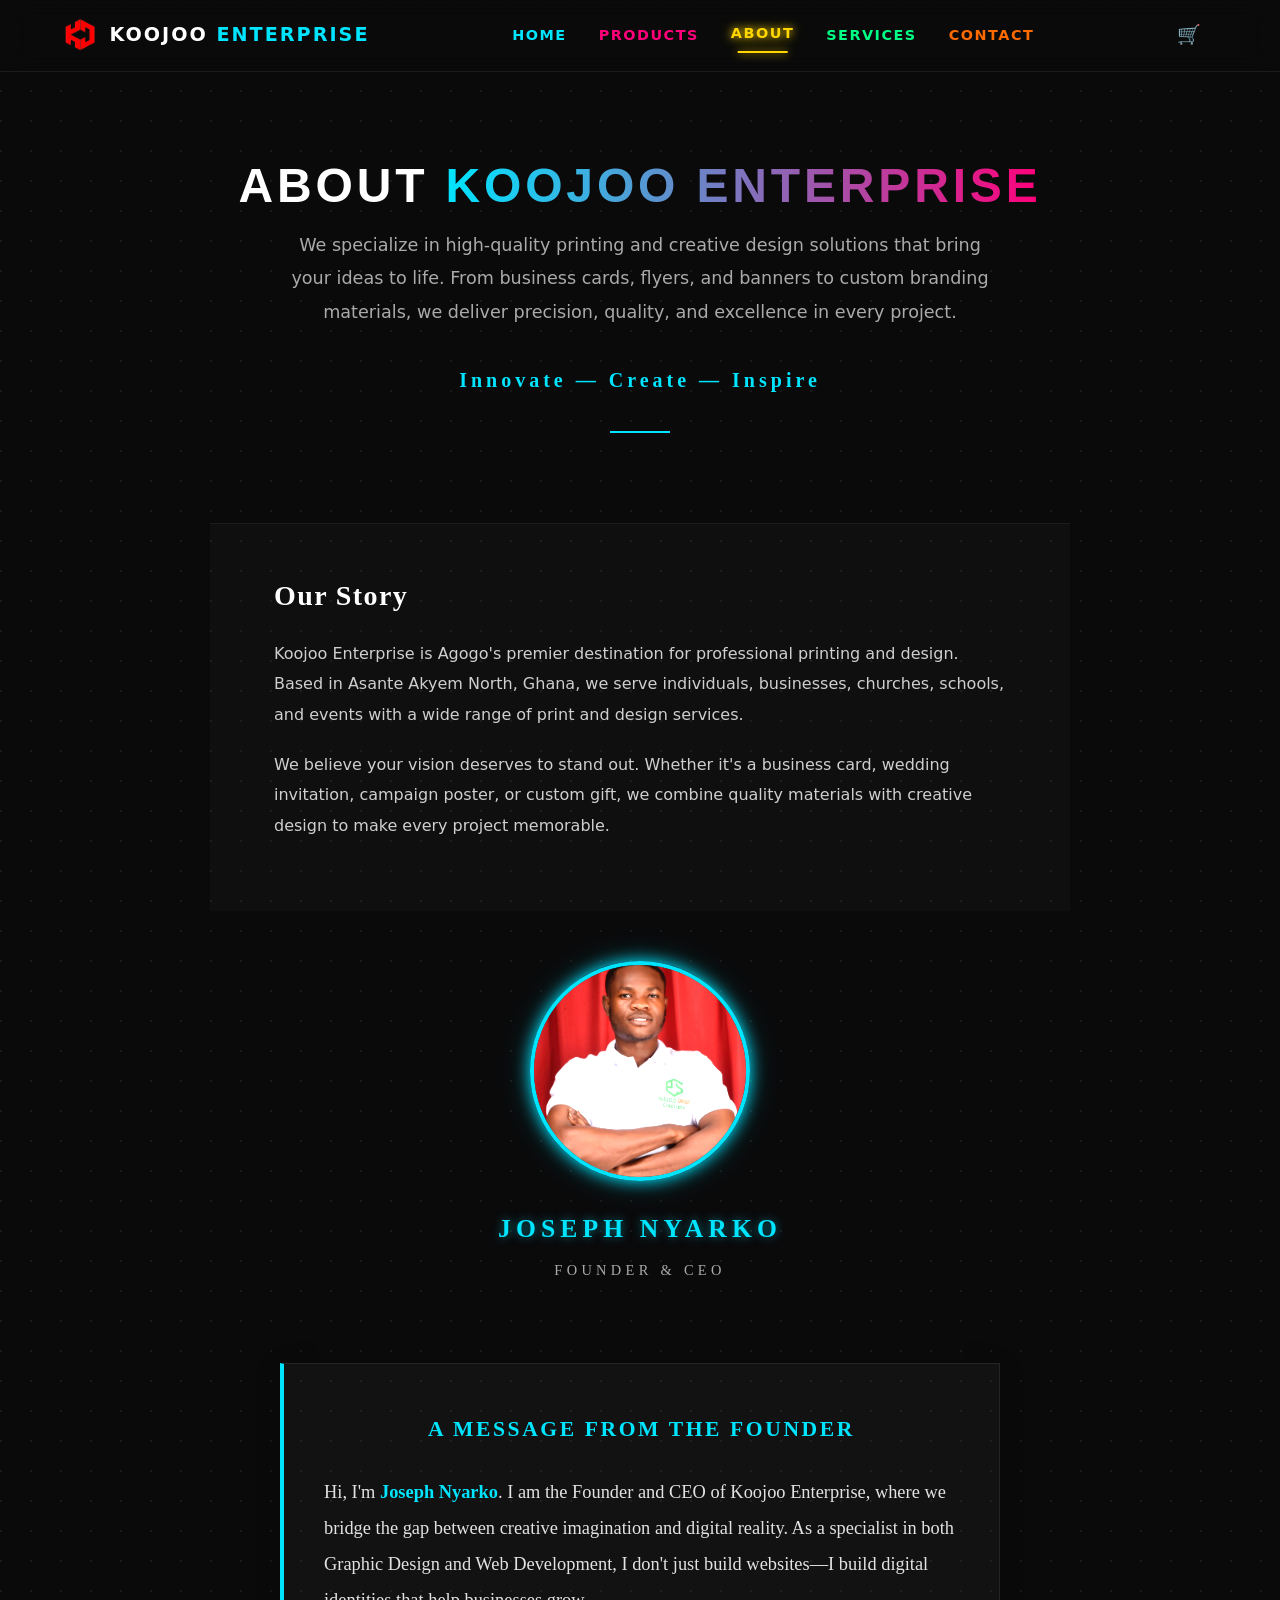
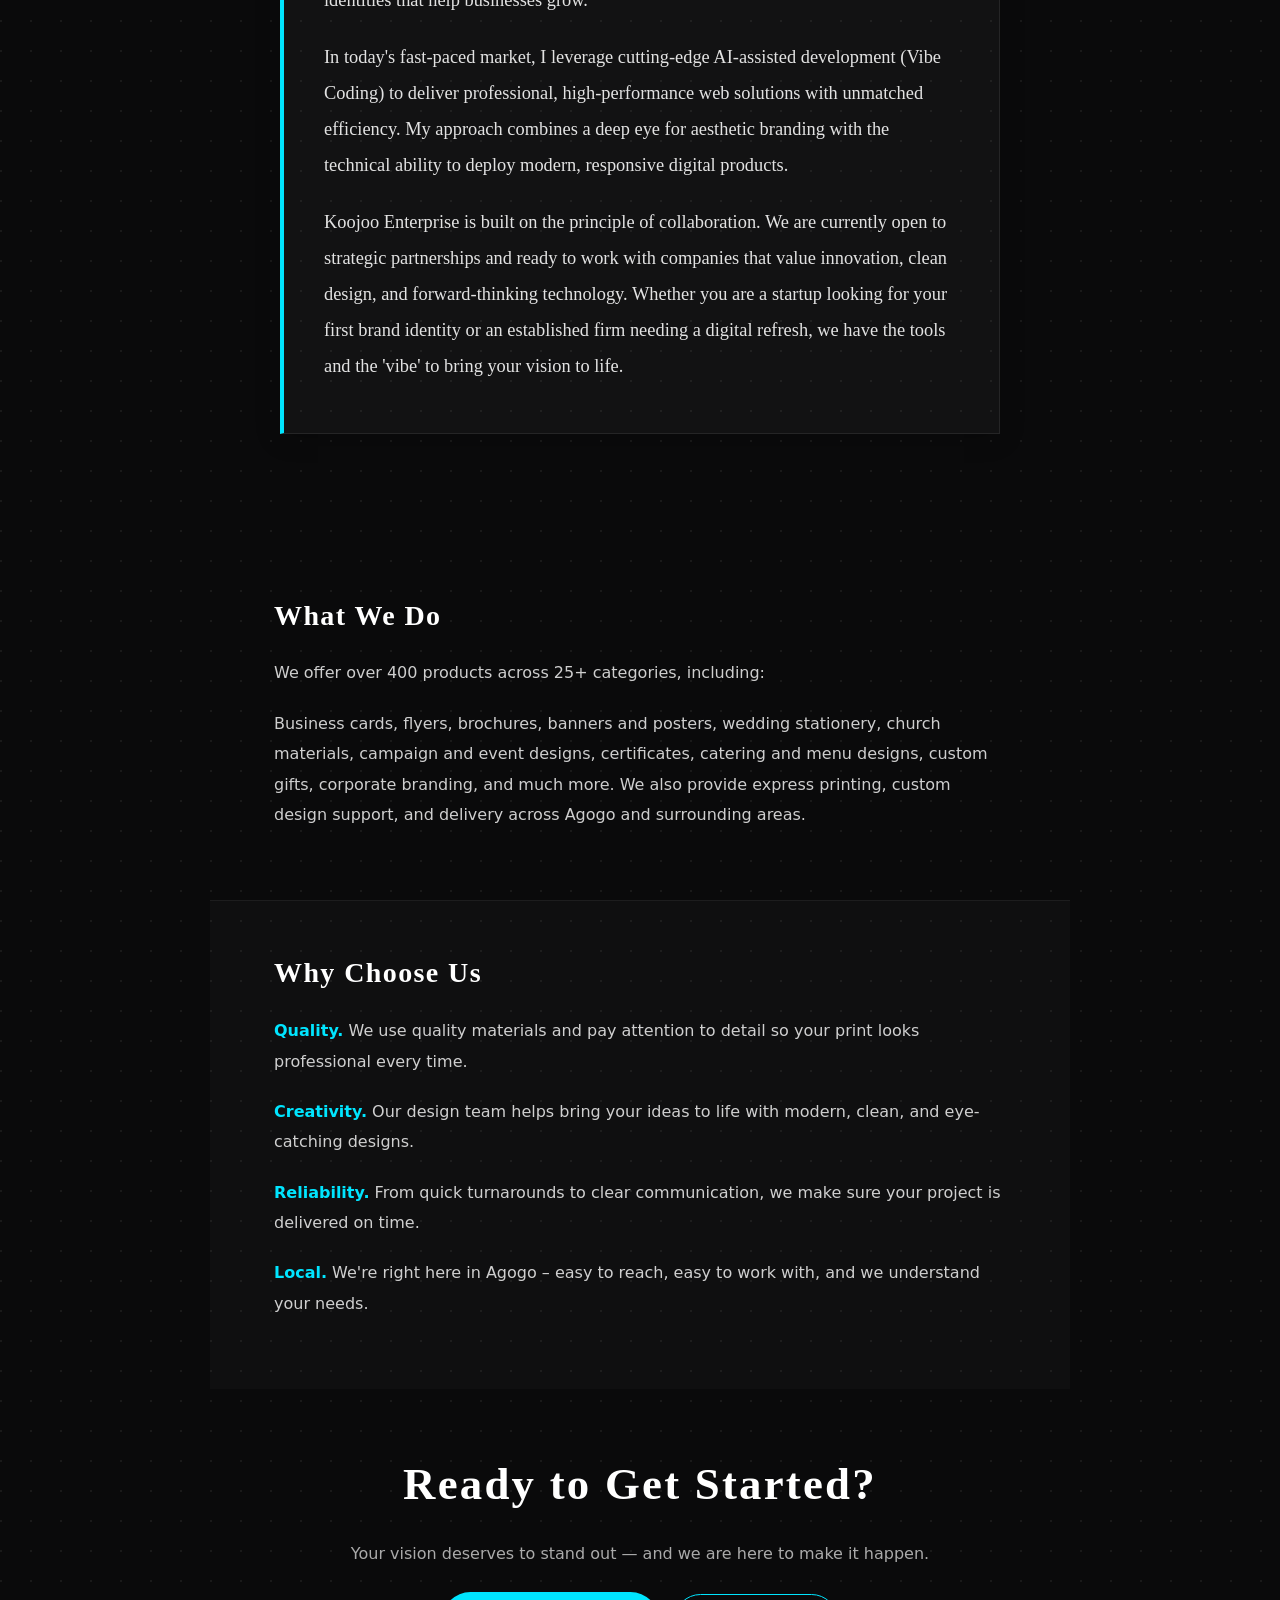
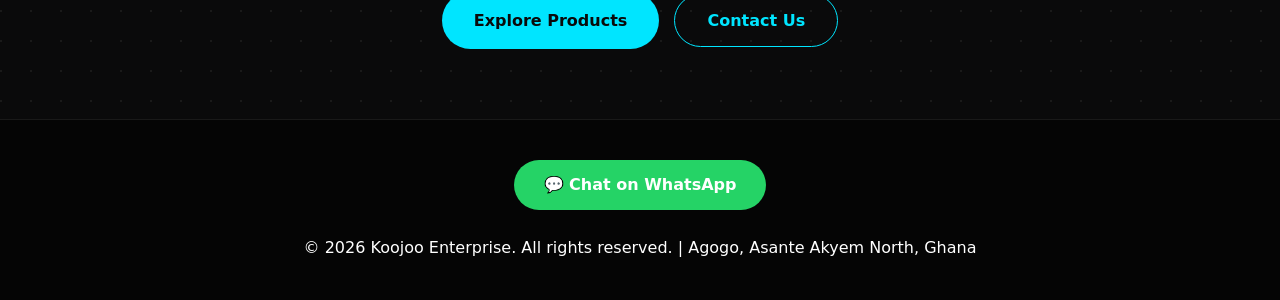
==== about.html @ ebe06efe "Revert "UPDATED CHAGES" This reverts commit 6f065e7a95839b5dd52705d7085e463180535ab5." ====
<!DOCTYPE html>
<html lang="en">
<head>
    <meta charset="UTF-8">
    <meta name="viewport" content="width=device-width, initial-scale=1.0">
    <title>About Us | Koojoo Enterprise</title>
    <meta name="description" content="Learn about Koojoo Enterprise – Agogo's premier printing and design company. Our story, mission, and commitment to quality.">
    <link href="https://fonts.googleapis.com/css2?family=Montserrat:wght@800;900&family=Inter:wght@400;600;700&family=Cormorant+Garamond:ital,wght@0,400;0,600;1,400&display=swap" rel="stylesheet">
    <link rel="stylesheet" href="css/style.css">
    <link rel="apple-touch-icon" sizes="180x180" href="favicon_io/apple-touch-icon.png">
    <link rel="icon" type="image/png" sizes="32x32" href="favicon_io/favicon-32x32.png">
    <link rel="icon" type="image/png" sizes="16x16" href="favicon_io/favicon-16x16.png">
    <link rel="manifest" href="favicon_io/site.webmanifest">
    <link rel="icon" type="image/x-icon" href="favicon_io/favicon.ico">
    <meta http-equiv="X-Frame-Options" content="DENY">
    <meta http-equiv="X-Content-Type-Options" content="nosniff">
    <meta http-equiv="Content-Security-Policy" content="default-src 'self'; script-src 'self' 'unsafe-inline'; style-src 'self' 'unsafe-inline' https://fonts.googleapis.com; font-src 'self' https://fonts.gstatic.com; img-src 'self' data: https://via.placeholder.com;">
    <style>
        .about-page { padding-top: 100px; }
        .about-hero { padding: 60px 5%; text-align: center; }
        .about-hero h1 { font-size: clamp(2rem, 4vw, 3rem); margin-bottom: 1rem; letter-spacing: 0.08em; }
        .about-hero p { color: var(--text-muted); max-width: 700px; margin: 0 auto 2rem; font-size: 1.1rem; line-height: 1.9; }
        .about-hero .tagline { font-family: 'Cormorant Garamond', serif; font-size: 1.25rem; font-weight: 600; letter-spacing: 0.2em; color: var(--primary); }
        .about-divider { width: 60px; height: 2px; background: var(--primary); margin: 30px auto; box-shadow: 0 0 10px var(--primary-glow); }
        .about-section { padding: 50px 5%; max-width: 860px; margin: 0 auto; }
        .about-section h2 { font-family: 'Cormorant Garamond', serif; font-size: 1.75rem; font-weight: 600; margin-bottom: 1.25rem; color: var(--white); letter-spacing: 0.05em; text-transform: none; }
        .about-section p { color: rgba(255,255,255,0.8); line-height: 1.9; margin-bottom: 1.25rem; font-size: 1rem; }
        .about-image-wrap { text-align: center; padding: 50px 5% 30px; }
        .about-image { 
            width: 220px; 
            height: 220px; 
            margin: 0 auto 28px; 
            border-radius: 50%; 
            overflow: hidden; 
            border: 4px solid var(--primary); 
            box-shadow: 0 0 15px var(--primary), 
                        inset 0 0 15px var(--primary),
                        0 0 30px rgba(0, 229, 255, 0.3); 
            display: inline-flex; 
            align-items: center; 
            justify-content: center; 
            transition: all 0.5s cubic-bezier(0.4, 0, 0.2, 1);
            position: relative;
        }
        .about-image:hover {
            transform: scale(1.05) rotate(2deg);
            box-shadow: 0 0 25px var(--primary), 
                        inset 0 0 20px var(--primary),
                        0 0 50px rgba(0, 229, 255, 0.5);
            border-color: var(--white);
        }
        .about-image img { width: 100%; height: 100%; object-fit: cover; display: block; filter: contrast(1.1) brightness(1.1); }
        .about-image-caption { 
            font-family: 'Cormorant Garamond', serif; 
            font-size: 1.1rem; 
            color: var(--white); 
            letter-spacing: 0.1em;
            line-height: 1.6;
        }
        .about-image-caption span {
            display: block;
            font-size: 1.6rem;
            font-weight: 700;
            color: var(--primary);
            text-transform: uppercase;
            letter-spacing: 0.2em;
            margin-bottom: 5px;
            text-shadow: 0 0 10px rgba(0, 229, 255, 0.5);
        }
        .about-image-caption em {
            font-style: normal;
            font-size: 0.9rem;
            color: var(--text-muted);
            text-transform: uppercase;
            letter-spacing: 0.3em;
        }
        .about-ceo-block { max-width: 720px; margin: 0 auto 60px; padding: 48px 40px; background: rgba(255,255,255,0.03); border: 1px solid rgba(255,255,255,0.08); border-left: 4px solid var(--primary); box-shadow: 0 4px 24px rgba(0,0,0,0.2); }
        .about-ceo-block h3 { font-family: 'Cormorant Garamond', serif; font-size: 1.35rem; font-weight: 600; color: var(--primary); letter-spacing: 0.12em; text-transform: uppercase; margin-bottom: 28px; text-align: center; }
        .about-ceo-block p { font-family: 'Cormorant Garamond', serif; font-size: 1.15rem; line-height: 1.95; color: rgba(255,255,255,0.88); margin-bottom: 1.35rem; text-align: left; }
        .about-ceo-block p:last-child { margin-bottom: 0; }
        .about-ceo-block strong { color: var(--primary); font-weight: 600; }
        .about-cta { text-align: center; padding: 60px 5%; }
        .about-cta .btn-primary { margin: 0 10px 10px 0; }
        .about-cta h2 { font-family: 'Cormorant Garamond', serif; font-weight: 600; text-transform: none; letter-spacing: 0.05em; }
    </style>
</head>
<body class="about-page">

    <!-- NAVIGATION -->
    <nav class="navbar">
        <a href="index.html" class="logo">
            <img src="logo/logo.png" alt="Koojoo Enterprise Logo">
            <span>KOOJOO <span>ENTERPRISE</span></span>
        </a>
        <div class="nav-links" id="navLinks">
            <a href="index.html">Home</a>
            <a href="products.html">Products</a>
            <a href="about.html" class="active">About</a>
            <a href="index.html#services">Services</a>
            <a href="index.html#contact">Contact</a>
        </div>
        <div style="display: flex; align-items: center; gap: 15px;">
            <div class="cart-btn-nav" onclick="toggleCart()">
                🛒 <span class="cart-count">0</span>
            </div>
            <button class="mobile-nav-toggle" onclick="toggleMobileNav()" aria-label="Toggle Menu">
                <span></span>
                <span></span>
                <span></span>
            </button>
        </div>
    </nav>

    <!-- ABOUT HERO -->
    <section class="about-hero">
        <h1>About <span class="highlight">Koojoo Enterprise</span></h1>
        <p>We specialize in high-quality printing and creative design solutions that bring your ideas to life. From business cards, flyers, and banners to custom branding materials, we deliver precision, quality, and excellence in every project.</p>
        <p class="tagline">Innovate — Create — Inspire</p>
        <div class="about-divider"></div>
    </section>

    <!-- OUR STORY -->
    <section class="about-section" style="background: rgba(255,255,255,0.02); border-top: 1px solid rgba(255,255,255,0.06);">
        <h2>Our Story</h2>
        <p>Koojoo Enterprise is Agogo's premier destination for professional printing and design. Based in Asante Akyem North, Ghana, we serve individuals, businesses, churches, schools, and events with a wide range of print and design services.</p>
        <p>We believe your vision deserves to stand out. Whether it's a business card, wedding invitation, campaign poster, or custom gift, we combine quality materials with creative design to make every project memorable.</p>
    </section>

    <div class="about-image-wrap">
        <div class="about-image">
            <img src="about/my picture .jpeg" alt="Joseph Nyarko – Founder & CEO, Koojoo Enterprise" loading="lazy" onerror="this.parentElement.style.display='none'">
        </div>
        <div class="about-image-caption">
            <span>Joseph Nyarko</span>
            <em>Founder & CEO</em>
        </div>
    </div>
    <section class="about-section">
        <div class="about-ceo-block">
            <h3>A Message from the Founder</h3>
            <p>Hi, I'm <strong>Joseph Nyarko</strong>. I am the Founder and CEO of Koojoo Enterprise, where we bridge the gap between creative imagination and digital reality. As a specialist in both Graphic Design and Web Development, I don't just build websites—I build digital identities that help businesses grow.</p>
            <p>In today's fast-paced market, I leverage cutting-edge AI-assisted development (Vibe Coding) to deliver professional, high-performance web solutions with unmatched efficiency. My approach combines a deep eye for aesthetic branding with the technical ability to deploy modern, responsive digital products.</p>
            <p>Koojoo Enterprise is built on the principle of collaboration. We are currently open to strategic partnerships and ready to work with companies that value innovation, clean design, and forward-thinking technology. Whether you are a startup looking for your first brand identity or an established firm needing a digital refresh, we have the tools and the 'vibe' to bring your vision to life.</p>
        </div>
    </section>

    <!-- WHAT WE DO -->
    <section class="about-section">
        <h2>What We Do</h2>
        <p>We offer over 400 products across 25+ categories, including:</p>
        <p>Business cards, flyers, brochures, banners and posters, wedding stationery, church materials, campaign and event designs, certificates, catering and menu designs, custom gifts, corporate branding, and much more. We also provide express printing, custom design support, and delivery across Agogo and surrounding areas.</p>
    </section>

    <!-- WHY CHOOSE US -->
    <section class="about-section" style="background: rgba(255,255,255,0.02); border-top: 1px solid rgba(255,255,255,0.06);">
        <h2>Why Choose Us</h2>
        <p><strong style="color: var(--primary);">Quality.</strong> We use quality materials and pay attention to detail so your print looks professional every time.</p>
        <p><strong style="color: var(--primary);">Creativity.</strong> Our design team helps bring your ideas to life with modern, clean, and eye-catching designs.</p>
        <p><strong style="color: var(--primary);">Reliability.</strong> From quick turnarounds to clear communication, we make sure your project is delivered on time.</p>
        <p><strong style="color: var(--primary);">Local.</strong> We're right here in Agogo – easy to reach, easy to work with, and we understand your needs.</p>
    </section>

    <!-- CTA -->
    <section class="about-cta">
        <h2 style="margin-bottom: 20px;">Ready to Get Started?</h2>
        <p style="color: var(--text-muted); margin-bottom: 25px;">Your vision deserves to stand out — and we are here to make it happen.</p>
        <a href="products.html" class="btn-primary">Explore Products</a>
        <a href="index.html#contact" class="btn-secondary" style="border: 1px solid var(--primary); padding: 1rem 2rem; border-radius: 50px; font-weight: 700; color: var(--primary);">Contact Us</a>
    </section>

    <!-- FOOTER -->
    <footer style="background: #050505; border-top: 1px solid var(--border); padding: 40px 5%; text-align: center;">
        <div style="margin-bottom: 25px;">
            <a href="https://wa.me/233554411907" class="cta-btn" target="_blank" style="display: inline-flex; margin: 0 auto; padding: 12px 30px; font-size: 1rem;">💬 Chat on WhatsApp</a>
        </div>
        <p>© 2026 Koojoo Enterprise. All rights reserved. | Agogo, Asante Akyem North, Ghana</p>
    </footer>

    <script src="js/data.js"></script>
    <script src="js/app.js"></script>
</body>
</html>
---- css/style.css ----
/* ========================================
   ROOT VARIABLES & RESET
   ======================================== */
:root {
    --primary: #00E5FF;
    --secondary: #FF007A;
    --yellow: #FFD600;
    --dark: #0A0A0B;
    --dark-overlay: rgba(10, 10, 11, 0.9);
    --glass: rgba(255, 255, 255, 0.04);
    --border: rgba(255, 255, 255, 0.08);
    --light: #f8f9fa;
    --white: #ffffff;
    --success: #25d366;
    --text-muted: #aaa;
}

* { 
    margin: 0; 
    padding: 0; 
    box-sizing: border-box; 
    -webkit-tap-highlight-color: transparent; 
}

html { 
    scroll-behavior: smooth; 
    font-size: 16px; 
}

body {
    background-color: var(--dark);
    color: var(--white);
    font-family: 'Inter', system-ui, -apple-system, sans-serif;
    background-image: radial-gradient(circle at 1px 1px, #1a1a1a 1px, transparent 0);
    background-size: 30px 30px;
    line-height: 1.6;
    overflow-x: hidden;
    text-rendering: optimizeLegibility;
    -webkit-font-smoothing: antialiased;
}

/* --- TYPOGRAPHY (FLUID) --- */
h1 { font-family: 'Montserrat', sans-serif; font-size: clamp(2.2rem, 8vw, 4.5rem); font-weight: 900; line-height: 1.1; text-transform: uppercase; }
h2 { font-family: 'Montserrat', sans-serif; font-size: clamp(1.8rem, 5vw, 2.8rem); font-weight: 800; text-transform: uppercase; }
h3 { font-family: 'Montserrat', sans-serif; font-size: clamp(1.2rem, 3vw, 1.6rem); font-weight: 700; text-transform: uppercase; }

.highlight {
    background: linear-gradient(to right, var(--primary), var(--secondary));
    -webkit-background-clip: text;
    -webkit-text-fill-color: transparent;
}

a { text-decoration: none; color: inherit; transition: color 0.3s ease, transform 0.3s ease; }
ul { list-style: none; }

/* --- NAVIGATION --- */
.navbar {
    display: flex;
    justify-content: space-between;
    align-items: center;
    padding: 1rem 5%;
    position: fixed;
    width: 100%;
    top: 0;
    z-index: 1000;
    background: var(--dark-overlay);
    backdrop-filter: blur(15px);
    border-bottom: 1px solid var(--border);
}

.logo {
    display: flex;
    align-items: center;
    gap: 12px;
    font-size: 1.2rem;
    letter-spacing: 2px;
    font-weight: 900;
    text-decoration: none;
    color: var(--white);
}

.logo img {
    height: 35px;
    width: auto;
    object-fit: contain;
}

.logo span span { color: var(--primary); }

.nav-links {
    display: flex;
    gap: clamp(15px, 2.5vw, 35px);
    align-items: center;
}

.nav-links a {
    font-size: 0.9rem;
    font-weight: 700;
    text-transform: uppercase;
    letter-spacing: 1.5px;
    transition: all 0.3s cubic-bezier(0.4, 0, 0.2, 1);
    position: relative;
    padding: 8px 0;
}

/* Individual Neon Glows */
.nav-links a:nth-child(1) { color: #00E5FF; } /* Home - Cyan */
.nav-links a:nth-child(1):hover, .nav-links a:nth-child(1).active { text-shadow: 0 0 8px #00E5FF, 0 0 15px rgba(0,229,255,0.4); }

.nav-links a:nth-child(2) { color: #FF007A; } /* Products - Magenta */
.nav-links a:nth-child(2):hover, .nav-links a:nth-child(2).active { text-shadow: 0 0 8px #FF007A, 0 0 15px rgba(255,0,122,0.4); }

.nav-links a:nth-child(3) { color: #FFD600; } /* About - Yellow */
.nav-links a:nth-child(3):hover, .nav-links a:nth-child(3).active { text-shadow: 0 0 8px #FFD600, 0 0 15px rgba(255,214,0,0.4); }

.nav-links a:nth-child(4) { color: #00FF85; } /* Services - Green */
.nav-links a:nth-child(4):hover, .nav-links a:nth-child(4).active { text-shadow: 0 0 8px #00FF85, 0 0 15px rgba(0,255,133,0.4); }

.nav-links a:nth-child(5) { color: #FF6B00; } /* Contact - Orange */
.nav-links a:nth-child(5):hover, .nav-links a:nth-child(5).active { text-shadow: 0 0 8px #FF6B00, 0 0 15px rgba(255,107,0,0.4); }

/* Animated Underline */
.nav-links a::after {
    content: '';
    position: absolute;
    bottom: 0; left: 50%;
    width: 0; height: 2px;
    background: currentColor;
    transition: 0.3s;
    transform: translateX(-50%);
    box-shadow: 0 0 10px currentColor;
}

.nav-links a:hover::after,
.nav-links a.active::after {
    width: 80%;
}

.nav-links a:hover,
.nav-links a.active { transform: translateY(-2px); }

/* --- MOBILE NAV TOGGLE --- */
.mobile-nav-toggle {
    display: none;
    flex-direction: column;
    gap: 6px;
    background: none;
    border: none;
    cursor: pointer;
    padding: 10px;
    z-index: 1001;
}

.mobile-nav-toggle span {
    display: block;
    width: 25px;
    height: 2px;
    background: var(--white);
    transition: 0.3s cubic-bezier(0.4, 0, 0.2, 1);
}

.mobile-nav-toggle.active span:nth-child(1) { transform: translateY(8px) rotate(45deg); }
.mobile-nav-toggle.active span:nth-child(2) { opacity: 0; }
.mobile-nav-toggle.active span:nth-child(3) { transform: translateY(-8px) rotate(-45deg); }

@media (max-width: 768px) {
    .mobile-nav-toggle { display: flex; }

    .nav-links {
        position: fixed;
        top: 0; right: -100%;
        width: 80%; height: 100vh;
        background: var(--dark);
        border-left: 1px solid var(--border);
        flex-direction: column;
        justify-content: center;
        align-items: center;
        gap: 30px;
        transition: 0.5s cubic-bezier(0.4, 0, 0.2, 1);
        z-index: 1000;
        box-shadow: -20px 0 50px rgba(0,0,0,0.5);
    }

    .nav-links.active { right: 0; }
    .nav-links a { font-size: 1.5rem; font-weight: 700; }
}

.cart-btn-nav {
    position: relative;
    font-size: 1.2rem;
    cursor: pointer;
    margin-right: 15px;
}

.cart-count {
    position: absolute;
    top: -8px;
    right: -10px;
    background: var(--secondary);
    color: white;
    font-size: 0.7rem;
    width: 18px;
    height: 18px;
    border-radius: 50%;
    display: flex;
    align-items: center;
    justify-content: center;
    font-weight: bold;
}

.cta-btn {
    background: var(--success);
    color: var(--white);
    padding: 0.5rem 1rem;
    border-radius: 50px;
    font-weight: 700;
    font-size: 0.9rem;
    display: flex;
    align-items: center;
    gap: 5px;
}

.cta-btn:hover { transform: translateY(-2px); box-shadow: 0 5px 20px rgba(37, 211, 102, 0.4); }

/* --- HERO SECTION --- */
.hero {
    min-height: 80vh;
    display: flex;
    align-items: center;
    justify-content: space-between;
    padding: 100px 5% 60px;
    gap: 40px;
}

.hero-content {
    flex: 1; /* Keep text content flexible */
    min-width: 300px;
}

.hero-image {
    flex: 1; /* Revert flex to 1 to balance with content */
    min-width: 300px;
    display: flex;
    align-items: center;
    justify-content: center;
}

.hero-image img {
    width: 100%;
    max-width: 700px; /* Reduced from 900px */
    height: auto;
    border-radius: 15px;
    filter: contrast(1.1) brightness(1.05) saturate(1.15);
    box-shadow: 0 20px 60px rgba(0, 229, 255, 0.2);
    transition: 0.3s;
}

.hero-image img:hover {
    transform: scale(1.03);
    box-shadow: 0 30px 80px rgba(0, 229, 255, 0.3);
}

.hero h1 { font-size: clamp(2.5rem, 5vw, 4.5rem); margin-bottom: 1rem; }
.hero p { color: var(--text-muted); max-width: 600px; margin-bottom: 2rem; font-size: 1.1rem; }

.btn-primary {
    background: var(--primary);
    color: var(--dark);
    padding: 1rem 2rem;
    border-radius: 50px;
    font-weight: 700;
    display: inline-flex;
    align-items: center;
    gap: 8px;
    border: none;
    cursor: pointer;
}

.btn-primary:hover {
    background: var(--white);
    transform: translateY(-3px);
    box-shadow: 0 10px 30px rgba(0, 229, 255, 0.3);
}

/* --- GRID LAYOUTS --- */
.container { padding: 80px 5%; }

.section-header { text-align: center; margin-bottom: 50px; }
.section-header h2 { font-size: 2.5rem; margin-bottom: 10px; }
.section-header p { color: var(--text-muted); }

.grid-auto {
    display: grid;
    /* slightly larger columns for bigger previews */
    grid-template-columns: repeat(auto-fill, minmax(320px, 1fr));
    gap: 30px;
}

/* enlarge card images for better preview quality */
.card-image {
    width: 100%;
    aspect-ratio: 1 / 1;
    background: #1a1a1b;
    display: flex;
    align-items: center;
    justify-content: center;
    position: relative;
    overflow: hidden;
}

.card-image img {
    width: 100%;
    height: 100%;
    object-fit: cover;
    opacity: 0.85;
    transition: 0.5s cubic-bezier(0.4, 0, 0.2, 1);
    filter: contrast(1.05) brightness(1.02) saturate(1.1) sepia(0.05);
    image-rendering: -webkit-optimize-contrast;
    image-rendering: crisp-edges;
}

.card:hover .card-image img {
    opacity: 1;
    transform: scale(1.1);
    filter: contrast(1.1) brightness(1.05) saturate(1.2) sepia(0);
}

/* --- PRODUCT & CATEGORY CARDS --- */
.card {
    background: var(--glass);
    border: 1px solid var(--border);
    border-radius: 15px;
    overflow: hidden;
    transition: 0.4s cubic-bezier(0.4, 0, 0.2, 1);
    position: relative;
    display: flex;
    flex-direction: column;
}

.card:hover {
    border-color: var(--primary);
    transform: translateY(-8px);
    box-shadow: 0 20px 40px rgba(0, 229, 255, 0.15);
}

.card-content { 
    padding: 20px; 
    flex-grow: 1;
    display: flex;
    flex-direction: column;
}
.card-title { font-size: 1.1rem; margin-bottom: 5px; color: var(--white); }
.card-price { color: var(--primary); font-weight: 700; font-size: 1.2rem; margin-bottom: 15px; display: block; }
.card-meta { color: var(--text-muted); font-size: 0.9rem; margin-bottom: 15px; display: block;}

.btn-sm {
    padding: 0.5rem 1rem;
    border-radius: 20px;
    font-size: 0.85rem;
    border: 1px solid var(--border);
    background: rgba(255,255,255,0.1);
    color: white;
    cursor: pointer;
    transition: 0.3s;
}

.btn-sm:hover { background: var(--primary); color: var(--dark); border-color: var(--primary); }

.btn-add { width: 100%; text-align: center; }

/* --- CART MODAL --- */
.cart-overlay {
    position: fixed;
    top: 0; right: 0; bottom: 0; left: 0;
    background: rgba(0,0,0,0.8);
    z-index: 2000;
    display: none;
    opacity: 0;
    transition: 0.3s;
}

.cart-overlay.open { display: block; opacity: 1; }

.cart-sidebar {
    position: absolute;
    top: 0; right: 0; bottom: 0;
    width: 400px;
    max-width: 90%;
    background: #111;
    border-left: 1px solid var(--border);
    transform: translateX(100%);
    transition: 0.3s;
    display: flex;
    flex-direction: column;
}

.cart-overlay.open .cart-sidebar { transform: translateX(0); }

.cart-header {
    padding: 20px;
    border-bottom: 1px solid var(--border);
    display: flex;
    justify-content: space-between;
    align-items: center;
}

.cart-items {
    flex: 1;
    overflow-y: auto;
    padding: 20px;
}

.cart-item {
    display: flex;
    gap: 15px;
    margin-bottom: 20px;
    border-bottom: 1px solid var(--border);
    padding-bottom: 15px;
}

.cart-item-img {
    width: 60px;
    height: 60px;
    background: #222;
    border-radius: 8px;
    display: flex;
    align-items: center;
    justify-content: center;
    font-size: 1.5rem;
}

.cart-item-details { flex: 1; }
.cart-item-title { font-weight: 600; margin-bottom: 5px; font-size: 0.95rem; }
.cart-item-price { color: var(--primary); font-size: 0.9rem; }

.cart-controls {
    display: flex;
    align-items: center;
    gap: 10px;
    margin-top: 5px;
}

.qty-btn {
    background: var(--border);
    color: white;
    border: none;
    width: 25px;
    height: 25px;
    border-radius: 5px;
    cursor: pointer;
}

.remove-btn {
    color: var(--secondary);
    background: none;
    border: none;
    font-size: 0.8rem;
    cursor: pointer;
    margin-left: auto;
}

.cart-footer {
    padding: 20px;
    border-top: 1px solid var(--border);
    background: #0f0f0f;
}

.cart-total {
    display: flex;
    justify-content: space-between;
    font-size: 1.2rem;
    font-weight: bold;
    margin-bottom: 20px;
}

.btn-checkout {
    width: 100%;
    background: var(--success);
    color: white;
    border: none;
    padding: 15px;
    border-radius: 10px;
    font-weight: bold;
    font-size: 1rem;
    cursor: pointer;
    display: flex;
    align-items: center;
    justify-content: center;
    gap: 10px;
}

.btn-checkout:hover { background: #1ebc57; }



/* --- PRODUCTS PAGE LAYOUT --- */
.products-page {
    padding-top: 80px;
}

.main-layout {
    display: flex;
    min-height: calc(100vh - 80px);
}

.sidebar {
    width: 280px;
    background: #0f0f10;
    border-right: 1px solid var(--border);
    overflow-y: auto;
    height: calc(100vh - 80px);
    position: sticky;
    top: 80px;
    z-index: 100;
}

.sidebar-header {
    padding: 20px;
    border-bottom: 1px solid var(--border);
    display: flex;
    justify-content: space-between;
    align-items: center;
}

.category-list {
    padding: 10px;
}

.category-list li {
    padding: 12px 15px;
    margin-bottom: 5px;
    border-radius: 8px;
    cursor: pointer;
    transition: 0.3s;
    font-size: 0.9rem;
}

.category-list li:hover {
    background: var(--glass);
    color: var(--primary);
}

.category-list li.active {
    background: var(--primary);
    color: var(--dark);
    font-weight: 700;
}

.content-area {
    flex: 1;
    padding: 30px 5%;
    overflow-x: hidden;
}

.content-header {
    display: flex;
    justify-content: space-between;
    align-items: center;
    margin-bottom: 40px;
    gap: 20px;
}

.search-box-mini {
    position: relative;
    width: 300px;
}

.search-box-mini input {
    width: 100%;
    padding: 10px 20px;
    border-radius: 50px;
    border: 1px solid var(--border);
    background: var(--glass);
    color: white;
}

.mobile-filter-btn {
    display: none;
    background: var(--primary);
    color: var(--dark);
    border: none;
    padding: 8px 15px;
    border-radius: 20px;
    font-weight: 700;
    cursor: pointer;
}

.mobile-close {
    display: none;
}

/* --- RESPONSIVE UPDATES --- */
@media (max-width: 992px) {
    .sidebar {
        position: fixed;
        left: -100%;
        top: 0;
        height: 100%;
        transition: 0.3s;
        z-index: 2000;
        width: 300px;
    }
    
    .sidebar.active {
        left: 0;
    }
    
    .mobile-filter-btn, .mobile-close {
        display: block;
    }
    
    .content-header {
        flex-direction: column;
        align-items: flex-start;
    }
}

@media (max-width: 768px) {
    .navbar {
        padding: 0.8rem 4%;
    }
    
    .nav-links { 
        display: none; 
    }
    
    .hero {
        min-height: 60vh;
        text-align: center;
        padding-top: 120px;
    }
    
    .hero-content {
        margin: 0 auto;
    }

    .hero h1 { font-size: 2.2rem; }
    
    .grid-auto {
        grid-template-columns: repeat(auto-fill, minmax(160px, 1fr));
        gap: 15px;
    }
    
    .card-content {
        padding: 15px;
    }
    
    .card-title {
        font-size: 0.95rem;
    }

    .cart-sidebar { 
        width: 100%; 
    }
}

@media (max-width: 480px) {
    .grid-auto {
        grid-template-columns: 1fr 1fr;
    }
    
    .hero h1 { font-size: 1.8rem; }
    
    .btn-primary {
        padding: 0.8rem 1.5rem;
        font-size: 0.9rem;
    }
}


/* --- SEARCH RESULTS --- */
.search-results {
    position: absolute;
    top: 100%;
    left: 0;
    right: 0;
    background: #111;
    border: 1px solid var(--border);
    border-radius: 15px;
    margin-top: 10px;
    max-height: 300px;
    overflow-y: auto;
    display: none;
    z-index: 100;
    text-align: left;
}

.search-results.active { display: block; }

.search-result-item {
    padding: 15px 25px;
    border-bottom: 1px solid var(--border);
    cursor: pointer;
    transition: all 0.3s;
    display: flex;
    justify-content: space-between;
    align-items: center;
}

.search-result-item:hover {
    background: rgba(0,229,255,0.1);
}

.search-result-item:last-child { border-bottom: none; }

.no-results { padding: 20px; text-align: center; color: #666; }
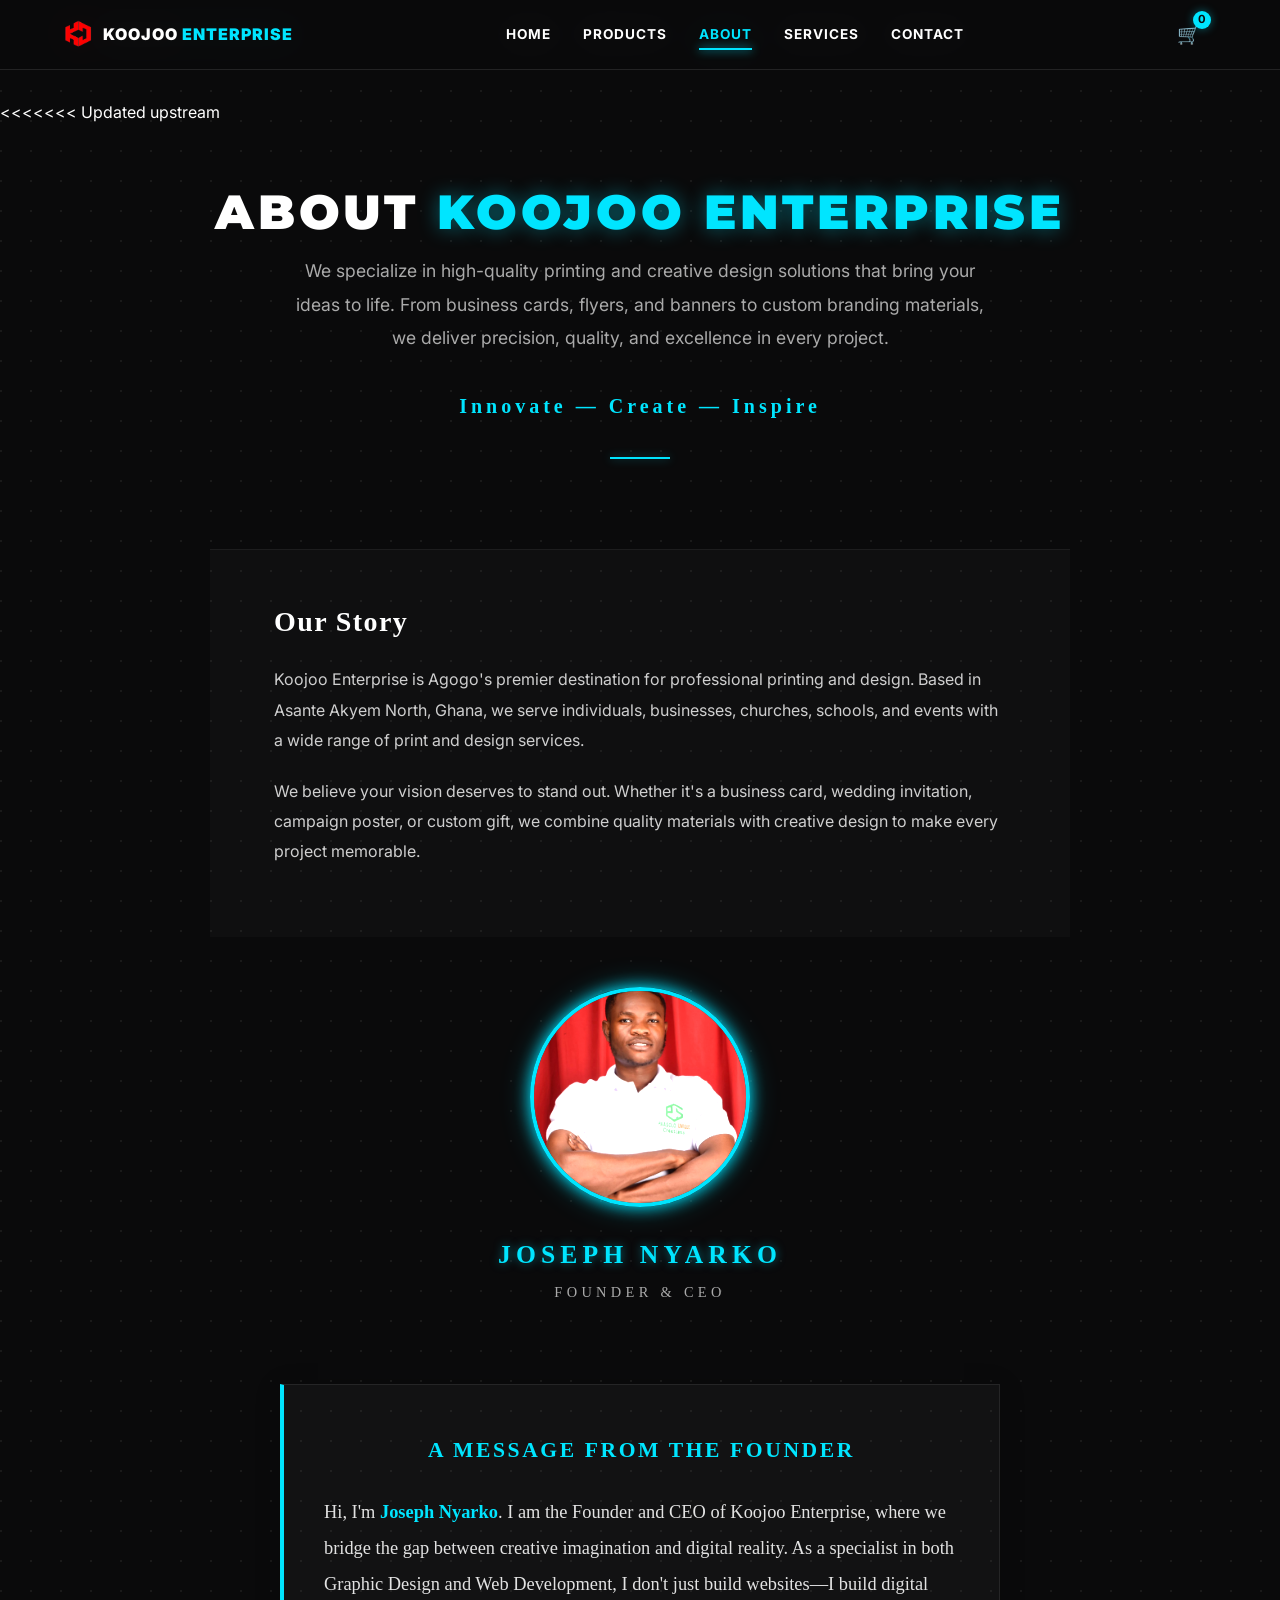
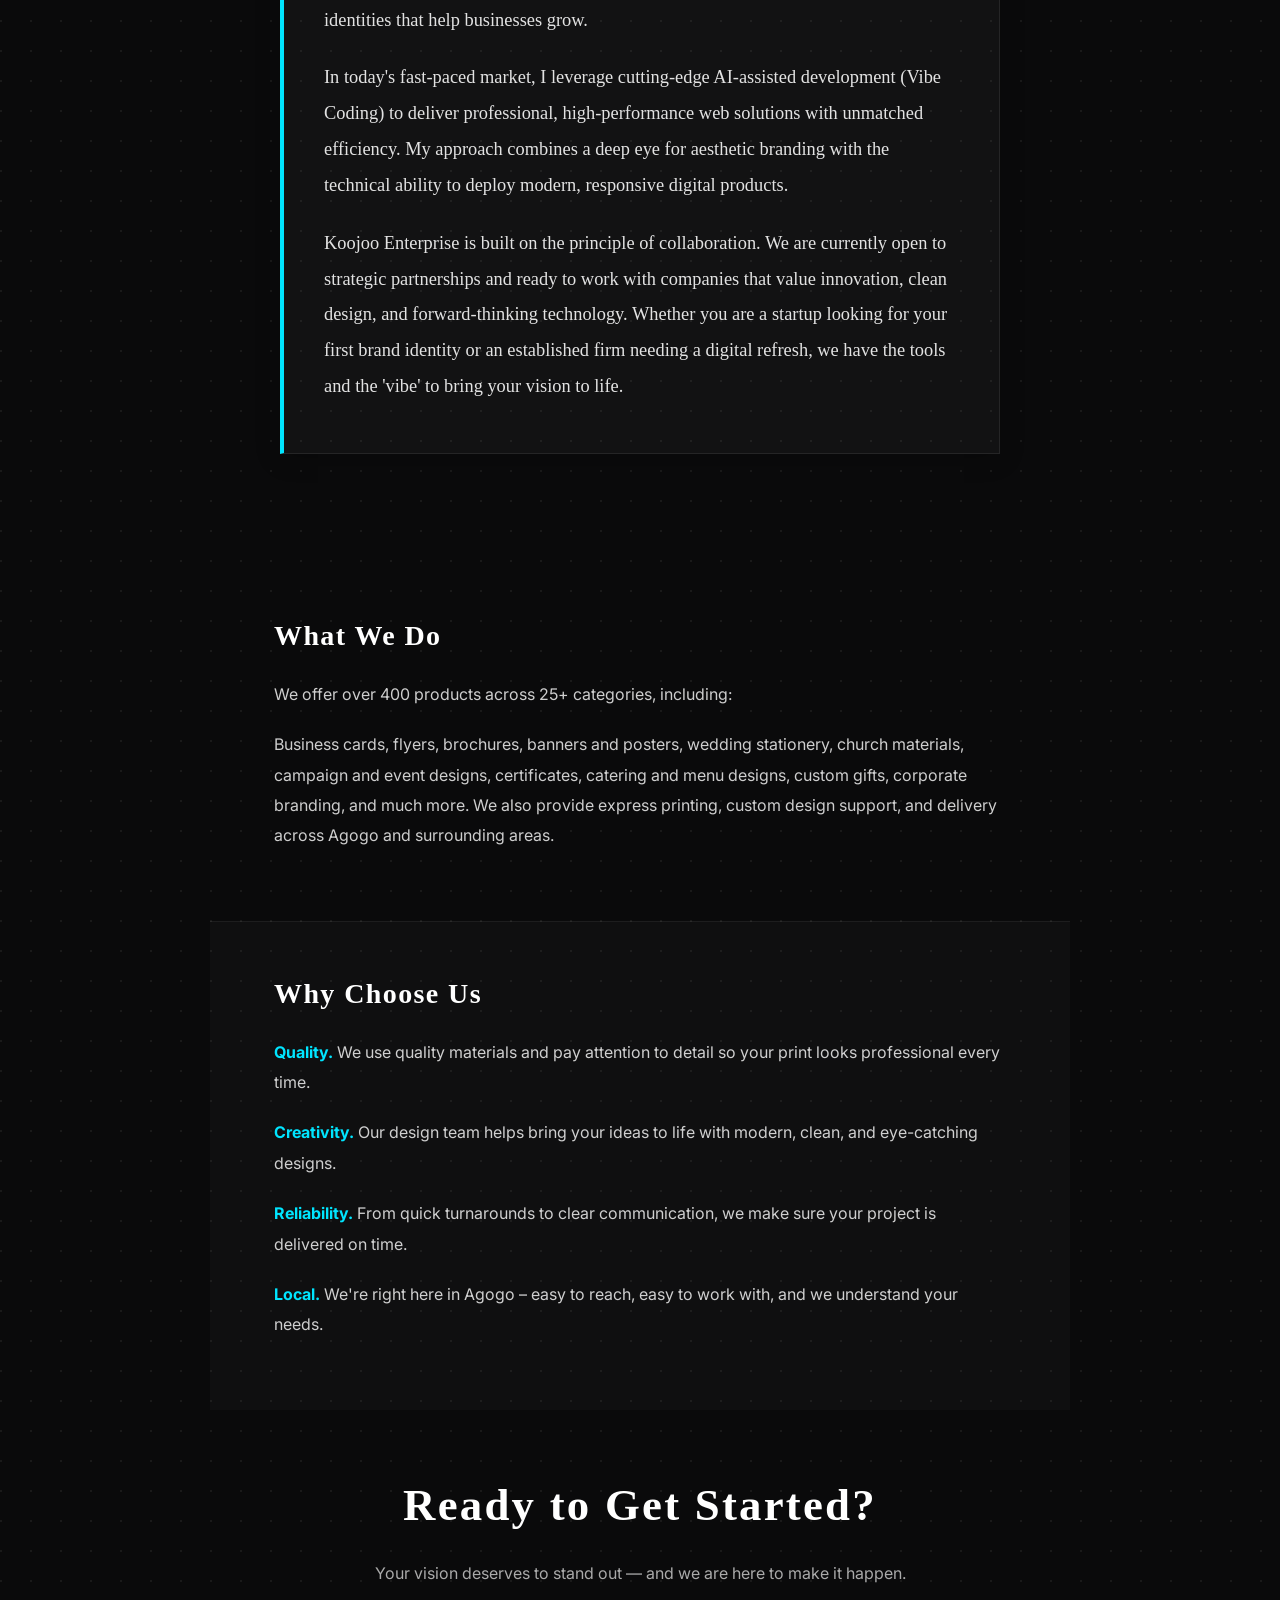
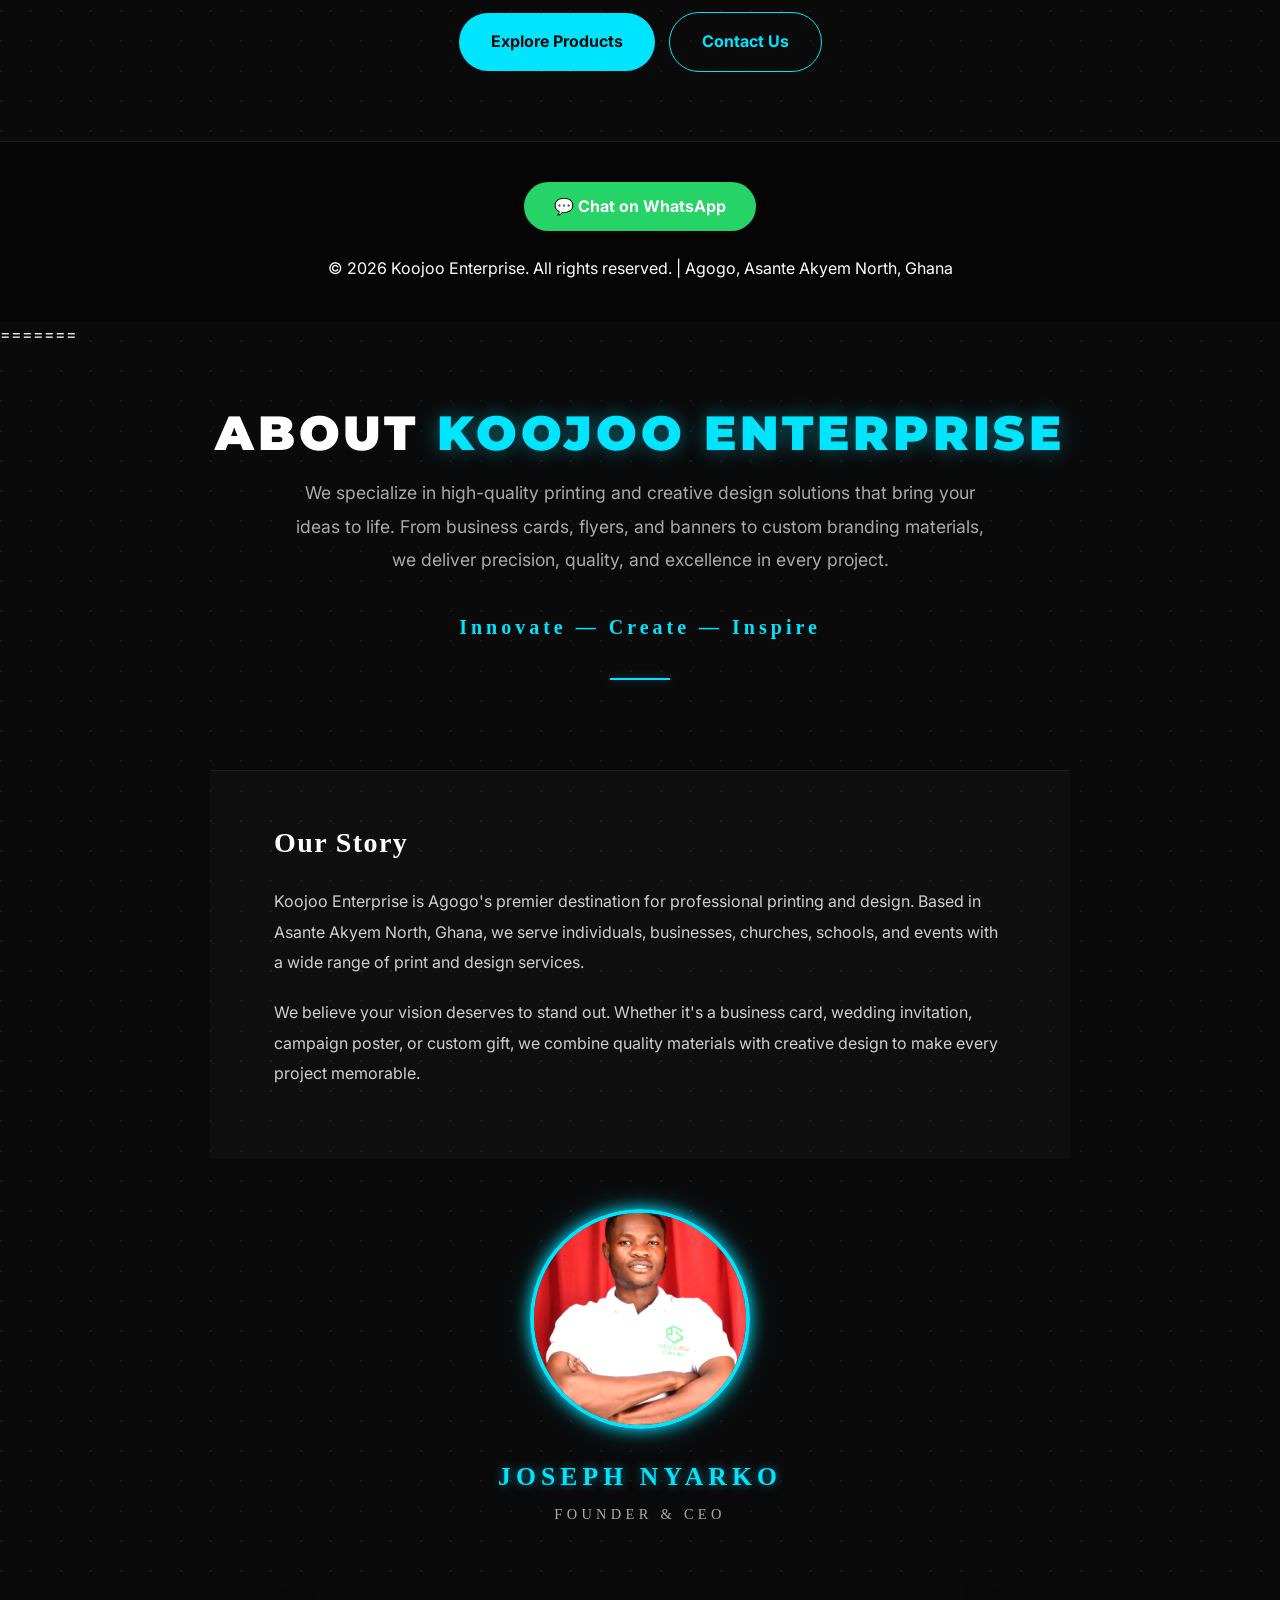
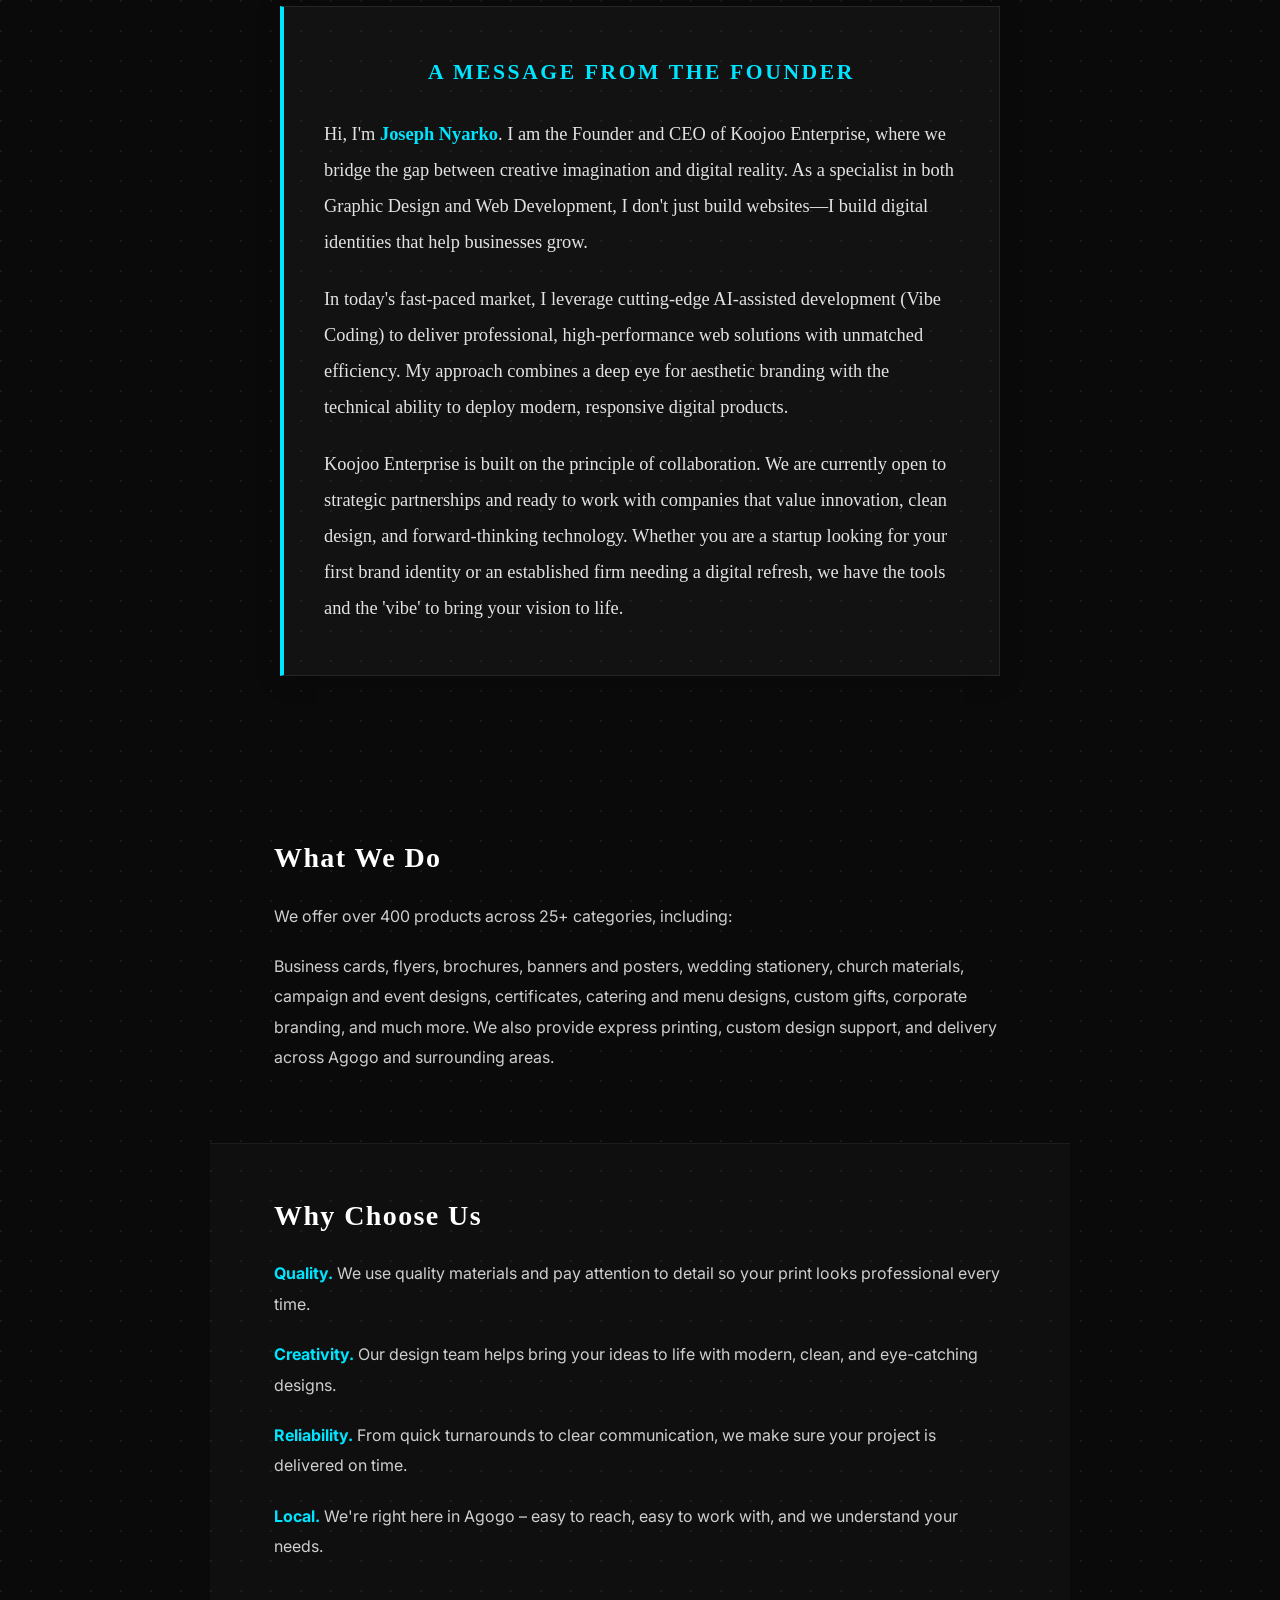
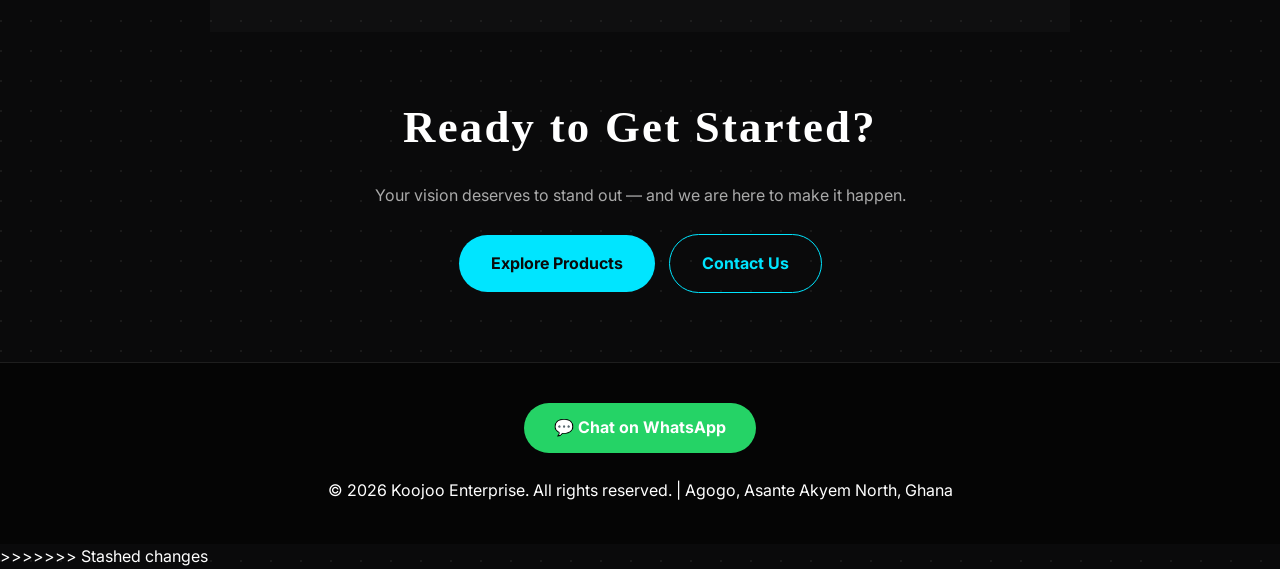
==== commit 5e09dbc0: "Reapply "UPDATED CHAGES" This reverts commit ebe06efe98c3616ad16f2248408660991670e56d." ====
--- a/about.html
+++ b/about.html
@@ -1,3 +1,4 @@
+<<<<<<< Updated upstream
 <!DOCTYPE html>
 <html lang="en">
 <head>
@@ -180,3 +181,187 @@
     <script src="js/app.js"></script>
 </body>
 </html>
+=======
+<!DOCTYPE html>
+<html lang="en">
+<head>
+    <meta charset="UTF-8">
+    <meta name="viewport" content="width=device-width, initial-scale=1.0">
+    <title>About Us | Koojoo Enterprise</title>
+    <meta name="description" content="Learn about Koojoo Enterprise – Agogo's premier printing and design company. Our story, mission, and commitment to quality.">
+    <link href="https://fonts.googleapis.com/css2?family=Montserrat:wght@800;900&family=Inter:wght@400;600;700&family=Cormorant+Garamond:ital,wght@0,400;0,600;1,400&display=swap" rel="stylesheet">
+    <link rel="stylesheet" href="css/style.css">
+    <link rel="apple-touch-icon" sizes="180x180" href="favicon_io/apple-touch-icon.png">
+    <link rel="icon" type="image/png" sizes="32x32" href="favicon_io/favicon-32x32.png">
+    <link rel="icon" type="image/png" sizes="16x16" href="favicon_io/favicon-16x16.png">
+    <link rel="manifest" href="favicon_io/site.webmanifest">
+    <link rel="icon" type="image/x-icon" href="favicon_io/favicon.ico">
+    <meta http-equiv="X-Frame-Options" content="DENY">
+    <meta http-equiv="X-Content-Type-Options" content="nosniff">
+    <meta http-equiv="Content-Security-Policy" content="default-src 'self'; script-src 'self' 'unsafe-inline'; style-src 'self' 'unsafe-inline' https://fonts.googleapis.com; font-src 'self' https://fonts.gstatic.com; img-src 'self' data: https://via.placeholder.com;">
+    <style>
+        .about-page { padding-top: 100px; }
+        .about-hero { padding: 60px 5%; text-align: center; }
+        .about-hero h1 { font-size: clamp(2rem, 4vw, 3rem); margin-bottom: 1rem; letter-spacing: 0.08em; }
+        .about-hero p { color: var(--text-muted); max-width: 700px; margin: 0 auto 2rem; font-size: 1.1rem; line-height: 1.9; }
+        .about-hero .tagline { font-family: 'Cormorant Garamond', serif; font-size: 1.25rem; font-weight: 600; letter-spacing: 0.2em; color: var(--primary); }
+        .about-divider { width: 60px; height: 2px; background: var(--primary); margin: 30px auto; box-shadow: 0 0 10px var(--primary-glow); }
+        .about-section { padding: 50px 5%; max-width: 860px; margin: 0 auto; }
+        .about-section h2 { font-family: 'Cormorant Garamond', serif; font-size: 1.75rem; font-weight: 600; margin-bottom: 1.25rem; color: var(--white); letter-spacing: 0.05em; text-transform: none; }
+        .about-section p { color: rgba(255,255,255,0.8); line-height: 1.9; margin-bottom: 1.25rem; font-size: 1rem; }
+        .about-image-wrap { text-align: center; padding: 50px 5% 30px; }
+        .about-image { 
+            width: 220px; 
+            height: 220px; 
+            margin: 0 auto 28px; 
+            border-radius: 50%; 
+            overflow: hidden; 
+            border: 4px solid var(--primary); 
+            box-shadow: 0 0 15px var(--primary), 
+                        inset 0 0 15px var(--primary),
+                        0 0 30px rgba(0, 229, 255, 0.3); 
+            display: inline-flex; 
+            align-items: center; 
+            justify-content: center; 
+            transition: all 0.5s cubic-bezier(0.4, 0, 0.2, 1);
+            position: relative;
+        }
+        .about-image:hover {
+            transform: scale(1.05) rotate(2deg);
+            box-shadow: 0 0 25px var(--primary), 
+                        inset 0 0 20px var(--primary),
+                        0 0 50px rgba(0, 229, 255, 0.5);
+            border-color: var(--white);
+        }
+        .about-image img { width: 100%; height: 100%; object-fit: cover; display: block; filter: contrast(1.1) brightness(1.1); }
+        .about-image-caption { 
+            font-family: 'Cormorant Garamond', serif; 
+            font-size: 1.1rem; 
+            color: var(--white); 
+            letter-spacing: 0.1em;
+            line-height: 1.6;
+        }
+        .about-image-caption span {
+            display: block;
+            font-size: 1.6rem;
+            font-weight: 700;
+            color: var(--primary);
+            text-transform: uppercase;
+            letter-spacing: 0.2em;
+            margin-bottom: 5px;
+            text-shadow: 0 0 10px rgba(0, 229, 255, 0.5);
+        }
+        .about-image-caption em {
+            font-style: normal;
+            font-size: 0.9rem;
+            color: var(--text-muted);
+            text-transform: uppercase;
+            letter-spacing: 0.3em;
+        }
+        .about-ceo-block { max-width: 720px; margin: 0 auto 60px; padding: 48px 40px; background: rgba(255,255,255,0.03); border: 1px solid rgba(255,255,255,0.08); border-left: 4px solid var(--primary); box-shadow: 0 4px 24px rgba(0,0,0,0.2); }
+        .about-ceo-block h3 { font-family: 'Cormorant Garamond', serif; font-size: 1.35rem; font-weight: 600; color: var(--primary); letter-spacing: 0.12em; text-transform: uppercase; margin-bottom: 28px; text-align: center; }
+        .about-ceo-block p { font-family: 'Cormorant Garamond', serif; font-size: 1.15rem; line-height: 1.95; color: rgba(255,255,255,0.88); margin-bottom: 1.35rem; text-align: left; }
+        .about-ceo-block p:last-child { margin-bottom: 0; }
+        .about-ceo-block strong { color: var(--primary); font-weight: 600; }
+        .about-cta { text-align: center; padding: 60px 5%; }
+        .about-cta .btn-primary { margin: 0 10px 10px 0; }
+        .about-cta h2 { font-family: 'Cormorant Garamond', serif; font-weight: 600; text-transform: none; letter-spacing: 0.05em; }
+    </style>
+</head>
+<body class="about-page">
+
+    <!-- NAVIGATION -->
+    <nav class="navbar">
+        <a href="index.html" class="logo">
+            <img src="logo/logo.png" alt="Koojoo Enterprise Logo">
+            <span>KOOJOO <span>ENTERPRISE</span></span>
+        </a>
+        <div class="nav-links" id="navLinks">
+            <a href="index.html">Home</a>
+            <a href="products.html">Products</a>
+            <a href="about.html" class="active">About</a>
+            <a href="index.html#services">Services</a>
+            <a href="index.html#contact">Contact</a>
+        </div>
+        <div style="display: flex; align-items: center; gap: 15px;">
+            <div class="cart-btn-nav" onclick="toggleCart()">
+                🛒 <span class="cart-count">0</span>
+            </div>
+            <button class="mobile-nav-toggle" onclick="toggleMobileNav()" aria-label="Toggle Menu">
+                <span></span>
+                <span></span>
+                <span></span>
+            </button>
+        </div>
+    </nav>
+
+    <!-- ABOUT HERO -->
+    <section class="about-hero">
+        <h1>About <span class="highlight">Koojoo Enterprise</span></h1>
+        <p>We specialize in high-quality printing and creative design solutions that bring your ideas to life. From business cards, flyers, and banners to custom branding materials, we deliver precision, quality, and excellence in every project.</p>
+        <p class="tagline">Innovate — Create — Inspire</p>
+        <div class="about-divider"></div>
+    </section>
+
+    <!-- OUR STORY -->
+    <section class="about-section" style="background: rgba(255,255,255,0.02); border-top: 1px solid rgba(255,255,255,0.06);">
+        <h2>Our Story</h2>
+        <p>Koojoo Enterprise is Agogo's premier destination for professional printing and design. Based in Asante Akyem North, Ghana, we serve individuals, businesses, churches, schools, and events with a wide range of print and design services.</p>
+        <p>We believe your vision deserves to stand out. Whether it's a business card, wedding invitation, campaign poster, or custom gift, we combine quality materials with creative design to make every project memorable.</p>
+    </section>
+
+    <div class="about-image-wrap">
+        <div class="about-image">
+            <img src="about/my picture .jpeg" alt="Joseph Nyarko – Founder & CEO, Koojoo Enterprise" loading="lazy" onerror="this.parentElement.style.display='none'">
+        </div>
+        <div class="about-image-caption">
+            <span>Joseph Nyarko</span>
+            <em>Founder & CEO</em>
+        </div>
+    </div>
+    <section class="about-section">
+        <div class="about-ceo-block">
+            <h3>A Message from the Founder</h3>
+            <p>Hi, I'm <strong>Joseph Nyarko</strong>. I am the Founder and CEO of Koojoo Enterprise, where we bridge the gap between creative imagination and digital reality. As a specialist in both Graphic Design and Web Development, I don't just build websites—I build digital identities that help businesses grow.</p>
+            <p>In today's fast-paced market, I leverage cutting-edge AI-assisted development (Vibe Coding) to deliver professional, high-performance web solutions with unmatched efficiency. My approach combines a deep eye for aesthetic branding with the technical ability to deploy modern, responsive digital products.</p>
+            <p>Koojoo Enterprise is built on the principle of collaboration. We are currently open to strategic partnerships and ready to work with companies that value innovation, clean design, and forward-thinking technology. Whether you are a startup looking for your first brand identity or an established firm needing a digital refresh, we have the tools and the 'vibe' to bring your vision to life.</p>
+        </div>
+    </section>
+
+    <!-- WHAT WE DO -->
+    <section class="about-section">
+        <h2>What We Do</h2>
+        <p>We offer over 400 products across 25+ categories, including:</p>
+        <p>Business cards, flyers, brochures, banners and posters, wedding stationery, church materials, campaign and event designs, certificates, catering and menu designs, custom gifts, corporate branding, and much more. We also provide express printing, custom design support, and delivery across Agogo and surrounding areas.</p>
+    </section>
+
+    <!-- WHY CHOOSE US -->
+    <section class="about-section" style="background: rgba(255,255,255,0.02); border-top: 1px solid rgba(255,255,255,0.06);">
+        <h2>Why Choose Us</h2>
+        <p><strong style="color: var(--primary);">Quality.</strong> We use quality materials and pay attention to detail so your print looks professional every time.</p>
+        <p><strong style="color: var(--primary);">Creativity.</strong> Our design team helps bring your ideas to life with modern, clean, and eye-catching designs.</p>
+        <p><strong style="color: var(--primary);">Reliability.</strong> From quick turnarounds to clear communication, we make sure your project is delivered on time.</p>
+        <p><strong style="color: var(--primary);">Local.</strong> We're right here in Agogo – easy to reach, easy to work with, and we understand your needs.</p>
+    </section>
+
+    <!-- CTA -->
+    <section class="about-cta">
+        <h2 style="margin-bottom: 20px;">Ready to Get Started?</h2>
+        <p style="color: var(--text-muted); margin-bottom: 25px;">Your vision deserves to stand out — and we are here to make it happen.</p>
+        <a href="products.html" class="btn-primary">Explore Products</a>
+        <a href="index.html#contact" class="btn-secondary" style="border: 1px solid var(--primary); padding: 1rem 2rem; border-radius: 50px; font-weight: 700; color: var(--primary);">Contact Us</a>
+    </section>
+
+    <!-- FOOTER -->
+    <footer style="background: #050505; border-top: 1px solid var(--border); padding: 40px 5%; text-align: center;">
+        <div style="margin-bottom: 25px;">
+            <a href="https://wa.me/233554411907" class="cta-btn" target="_blank" style="display: inline-flex; margin: 0 auto; padding: 12px 30px; font-size: 1rem;">💬 Chat on WhatsApp</a>
+        </div>
+        <p>© 2026 Koojoo Enterprise. All rights reserved. | Agogo, Asante Akyem North, Ghana</p>
+    </footer>
+
+    <script src="js/data.js"></script>
+    <script src="js/app.js"></script>
+</body>
+</html>
+>>>>>>> Stashed changes
--- a/css/style.css
+++ b/css/style.css
@@ -1,19 +1,19 @@
-
 /* ========================================
    ROOT VARIABLES & RESET
    ======================================== */
 :root {
     --primary: #00E5FF;
-    --secondary: #FF007A;
-    --yellow: #FFD600;
+    --primary-glow: rgba(0, 229, 255, 0.4);
     --dark: #0A0A0B;
-    --dark-overlay: rgba(10, 10, 11, 0.9);
-    --glass: rgba(255, 255, 255, 0.04);
-    --border: rgba(255, 255, 255, 0.08);
+    --dark-overlay: rgba(10, 10, 11, 0.95);
+    --glass: rgba(255, 255, 255, 0.05);
+    --border: rgba(255, 255, 255, 0.1);
     --light: #f8f9fa;
     --white: #ffffff;
     --success: #25d366;
     --text-muted: #aaa;
+    --nav-height: 70px;
+    --container-padding: 5%;
 }
 
 * { 
@@ -41,17 +41,16 @@
 }
 
 /* --- TYPOGRAPHY (FLUID) --- */
-h1 { font-family: 'Montserrat', sans-serif; font-size: clamp(2.2rem, 8vw, 4.5rem); font-weight: 900; line-height: 1.1; text-transform: uppercase; }
-h2 { font-family: 'Montserrat', sans-serif; font-size: clamp(1.8rem, 5vw, 2.8rem); font-weight: 800; text-transform: uppercase; }
-h3 { font-family: 'Montserrat', sans-serif; font-size: clamp(1.2rem, 3vw, 1.6rem); font-weight: 700; text-transform: uppercase; }
+h1 { font-family: 'Montserrat', sans-serif; font-size: clamp(2rem, 8vw, 4.5rem); font-weight: 900; line-height: 1.1; text-transform: uppercase; }
+h2 { font-family: 'Montserrat', sans-serif; font-size: clamp(1.5rem, 5vw, 2.8rem); font-weight: 800; text-transform: uppercase; }
+h3 { font-family: 'Montserrat', sans-serif; font-size: clamp(1.1rem, 3vw, 1.6rem); font-weight: 700; text-transform: uppercase; }
 
 .highlight {
-    background: linear-gradient(to right, var(--primary), var(--secondary));
-    -webkit-background-clip: text;
-    -webkit-text-fill-color: transparent;
-}
-
-a { text-decoration: none; color: inherit; transition: color 0.3s ease, transform 0.3s ease; }
+    color: var(--primary);
+    text-shadow: 0 0 20px var(--primary-glow);
+}
+
+a { text-decoration: none; color: inherit; transition: all 0.3s ease; }
 ul { list-style: none; }
 
 /* --- NAVIGATION --- */
@@ -59,9 +58,10 @@
     display: flex;
     justify-content: space-between;
     align-items: center;
-    padding: 1rem 5%;
+    padding: 0 var(--container-padding);
     position: fixed;
     width: 100%;
+    height: var(--nav-height);
     top: 0;
     z-index: 1000;
     background: var(--dark-overlay);
@@ -72,16 +72,16 @@
 .logo {
     display: flex;
     align-items: center;
-    gap: 12px;
-    font-size: 1.2rem;
-    letter-spacing: 2px;
+    gap: 10px;
+    font-size: 1rem;
+    letter-spacing: 1px;
     font-weight: 900;
     text-decoration: none;
     color: var(--white);
 }
 
 .logo img {
-    height: 35px;
+    height: 30px;
     width: auto;
     object-fit: contain;
 }
@@ -95,60 +95,68 @@
 }
 
 .nav-links a {
-    font-size: 0.9rem;
+    font-size: 0.85rem;
     font-weight: 700;
     text-transform: uppercase;
-    letter-spacing: 1.5px;
-    transition: all 0.3s cubic-bezier(0.4, 0, 0.2, 1);
+    letter-spacing: 1px;
     position: relative;
-    padding: 8px 0;
-}
-
-/* Individual Neon Glows */
-.nav-links a:nth-child(1) { color: #00E5FF; } /* Home - Cyan */
-.nav-links a:nth-child(1):hover, .nav-links a:nth-child(1).active { text-shadow: 0 0 8px #00E5FF, 0 0 15px rgba(0,229,255,0.4); }
-
-.nav-links a:nth-child(2) { color: #FF007A; } /* Products - Magenta */
-.nav-links a:nth-child(2):hover, .nav-links a:nth-child(2).active { text-shadow: 0 0 8px #FF007A, 0 0 15px rgba(255,0,122,0.4); }
-
-.nav-links a:nth-child(3) { color: #FFD600; } /* About - Yellow */
-.nav-links a:nth-child(3):hover, .nav-links a:nth-child(3).active { text-shadow: 0 0 8px #FFD600, 0 0 15px rgba(255,214,0,0.4); }
-
-.nav-links a:nth-child(4) { color: #00FF85; } /* Services - Green */
-.nav-links a:nth-child(4):hover, .nav-links a:nth-child(4).active { text-shadow: 0 0 8px #00FF85, 0 0 15px rgba(0,255,133,0.4); }
-
-.nav-links a:nth-child(5) { color: #FF6B00; } /* Contact - Orange */
-.nav-links a:nth-child(5):hover, .nav-links a:nth-child(5).active { text-shadow: 0 0 8px #FF6B00, 0 0 15px rgba(255,107,0,0.4); }
+    padding: 5px 0;
+    color: var(--white);
+}
+
+.nav-links a:hover, .nav-links a.active { 
+    color: var(--primary);
+}
 
 /* Animated Underline */
 .nav-links a::after {
     content: '';
     position: absolute;
-    bottom: 0; left: 50%;
+    bottom: 0; left: 0;
     width: 0; height: 2px;
-    background: currentColor;
-    transition: 0.3s;
-    transform: translateX(-50%);
-    box-shadow: 0 0 10px currentColor;
+    background: var(--primary);
+    transition: 0.3s;
+    box-shadow: 0 0 10px var(--primary);
 }
 
 .nav-links a:hover::after,
 .nav-links a.active::after {
-    width: 80%;
-}
-
-.nav-links a:hover,
-.nav-links a.active { transform: translateY(-2px); }
+    width: 100%;
+}
+
+.cart-btn-nav {
+    position: relative;
+    font-size: 1.2rem;
+    cursor: pointer;
+    margin-right: 15px;
+}
+
+.cart-count {
+    position: absolute;
+    top: -8px;
+    right: -10px;
+    background: var(--primary);
+    color: var(--dark);
+    font-size: 0.7rem;
+    width: 18px;
+    height: 18px;
+    border-radius: 50%;
+    display: flex;
+    align-items: center;
+    justify-content: center;
+    font-weight: bold;
+    box-shadow: 0 0 10px var(--primary-glow);
+}
 
 /* --- MOBILE NAV TOGGLE --- */
 .mobile-nav-toggle {
     display: none;
     flex-direction: column;
-    gap: 6px;
+    gap: 5px;
     background: none;
     border: none;
     cursor: pointer;
-    padding: 10px;
+    padding: 5px;
     z-index: 1001;
 }
 
@@ -157,112 +165,68 @@
     width: 25px;
     height: 2px;
     background: var(--white);
-    transition: 0.3s cubic-bezier(0.4, 0, 0.2, 1);
-}
-
-.mobile-nav-toggle.active span:nth-child(1) { transform: translateY(8px) rotate(45deg); }
+    transition: 0.3s;
+}
+
+.mobile-nav-toggle.active span:nth-child(1) { transform: translateY(7px) rotate(45deg); }
 .mobile-nav-toggle.active span:nth-child(2) { opacity: 0; }
-.mobile-nav-toggle.active span:nth-child(3) { transform: translateY(-8px) rotate(-45deg); }
-
-@media (max-width: 768px) {
-    .mobile-nav-toggle { display: flex; }
-
+.mobile-nav-toggle.active span:nth-child(3) { transform: translateY(-7px) rotate(-45deg); }
+
+@media (max-width: 992px) {
     .nav-links {
         position: fixed;
         top: 0; right: -100%;
-        width: 80%; height: 100vh;
+        width: 100%; height: 100vh;
         background: var(--dark);
-        border-left: 1px solid var(--border);
         flex-direction: column;
         justify-content: center;
         align-items: center;
-        gap: 30px;
-        transition: 0.5s cubic-bezier(0.4, 0, 0.2, 1);
+        gap: 40px;
+        transition: 0.4s cubic-bezier(0.4, 0, 0.2, 1);
         z-index: 1000;
-        box-shadow: -20px 0 50px rgba(0,0,0,0.5);
     }
 
     .nav-links.active { right: 0; }
-    .nav-links a { font-size: 1.5rem; font-weight: 700; }
-}
-
-.cart-btn-nav {
-    position: relative;
-    font-size: 1.2rem;
-    cursor: pointer;
-    margin-right: 15px;
-}
-
-.cart-count {
-    position: absolute;
-    top: -8px;
-    right: -10px;
-    background: var(--secondary);
-    color: white;
-    font-size: 0.7rem;
-    width: 18px;
-    height: 18px;
-    border-radius: 50%;
-    display: flex;
-    align-items: center;
-    justify-content: center;
-    font-weight: bold;
-}
-
-.cta-btn {
-    background: var(--success);
-    color: var(--white);
-    padding: 0.5rem 1rem;
-    border-radius: 50px;
-    font-weight: 700;
-    font-size: 0.9rem;
-    display: flex;
-    align-items: center;
-    gap: 5px;
-}
-
-.cta-btn:hover { transform: translateY(-2px); box-shadow: 0 5px 20px rgba(37, 211, 102, 0.4); }
+    .nav-links a { font-size: 1.5rem; }
+    .mobile-nav-toggle { display: flex; }
+}
 
 /* --- HERO SECTION --- */
 .hero {
-    min-height: 80vh;
-    display: flex;
-    align-items: center;
-    justify-content: space-between;
-    padding: 100px 5% 60px;
+    min-height: 100vh;
+    display: flex;
+    align-items: center;
+    padding: calc(var(--nav-height) + 40px) var(--container-padding) 60px;
     gap: 40px;
 }
 
+@media (max-width: 992px) {
+    .hero {
+        flex-direction: column;
+        text-align: center;
+        justify-content: center;
+    }
+}
+
 .hero-content {
-    flex: 1; /* Keep text content flexible */
-    min-width: 300px;
+    flex: 1;
+    width: 100%;
 }
 
 .hero-image {
-    flex: 1; /* Revert flex to 1 to balance with content */
-    min-width: 300px;
-    display: flex;
-    align-items: center;
+    flex: 1;
+    width: 100%;
+    display: flex;
     justify-content: center;
 }
 
 .hero-image img {
     width: 100%;
-    max-width: 700px; /* Reduced from 900px */
+    max-width: 600px;
     height: auto;
-    border-radius: 15px;
-    filter: contrast(1.1) brightness(1.05) saturate(1.15);
-    box-shadow: 0 20px 60px rgba(0, 229, 255, 0.2);
-    transition: 0.3s;
-}
-
-.hero-image img:hover {
-    transform: scale(1.03);
-    box-shadow: 0 30px 80px rgba(0, 229, 255, 0.3);
-}
-
-.hero h1 { font-size: clamp(2.5rem, 5vw, 4.5rem); margin-bottom: 1rem; }
-.hero p { color: var(--text-muted); max-width: 600px; margin-bottom: 2rem; font-size: 1.1rem; }
+    border-radius: 20px;
+    box-shadow: 0 20px 60px rgba(0, 229, 255, 0.15);
+}
 
 .btn-primary {
     background: var(--primary);
@@ -272,87 +236,267 @@
     font-weight: 700;
     display: inline-flex;
     align-items: center;
-    gap: 8px;
+    justify-content: center;
+    gap: 10px;
     border: none;
     cursor: pointer;
+    width: fit-content;
+}
+
+@media (max-width: 480px) {
+    .btn-primary { width: 100%; }
 }
 
 .btn-primary:hover {
     background: var(--white);
     transform: translateY(-3px);
-    box-shadow: 0 10px 30px rgba(0, 229, 255, 0.3);
+}
+
+.btn-secondary {
+    border: 1px solid var(--white);
+    padding: 1rem 2rem;
+    border-radius: 50px;
+    font-weight: 700;
+    color: var(--white);
+    display: inline-flex;
+    align-items: center;
+    justify-content: center;
+    transition: 0.3s;
+}
+
+.btn-secondary:hover {
+    background: var(--white);
+    color: var(--dark);
+    transform: translateY(-3px);
+}
+
+.cta-btn {
+    background: var(--success);
+    color: var(--white);
+    padding: 0.5rem 1.5rem;
+    border-radius: 50px;
+    font-weight: 700;
+    display: inline-flex;
+    align-items: center;
+    gap: 8px;
+    transition: 0.3s;
+}
+
+.cta-btn:hover {
+    transform: translateY(-3px);
+    box-shadow: 0 10px 20px rgba(37, 211, 102, 0.3);
 }
 
 /* --- GRID LAYOUTS --- */
-.container { padding: 80px 5%; }
+.container { padding: 80px var(--container-padding); }
+
+@media (max-width: 768px) {
+    .container { padding: 60px var(--container-padding); }
+}
 
 .section-header { text-align: center; margin-bottom: 50px; }
-.section-header h2 { font-size: 2.5rem; margin-bottom: 10px; }
-.section-header p { color: var(--text-muted); }
+.section-header p { color: var(--text-muted); max-width: 600px; margin: 10px auto 0; }
 
 .grid-auto {
     display: grid;
-    /* slightly larger columns for bigger previews */
-    grid-template-columns: repeat(auto-fill, minmax(320px, 1fr));
+    grid-template-columns: repeat(auto-fill, minmax(300px, 1fr));
     gap: 30px;
 }
 
-/* enlarge card images for better preview quality */
-.card-image {
-    width: 100%;
-    aspect-ratio: 1 / 1;
-    background: #1a1a1b;
+.featured-grid {
+    display: grid;
+    grid-template-columns: repeat(auto-fill, minmax(280px, 1fr));
+    gap: 25px;
+}
+
+@media (max-width: 480px) {
+    .grid-auto, .featured-grid {
+        grid-template-columns: 1fr;
+        gap: 20px;
+    }
+}
+
+/* --- FLOATING PRODUCT REEL (PIP) --- */
+.product-reel-pip {
+    position: fixed;
+    bottom: 30px;
+    right: 30px;
+    width: 180px;
+    height: 240px;
+    background: #000;
+    border-radius: 15px;
+    overflow: hidden;
+    z-index: 5000;
+    border: 2px solid var(--primary);
+    box-shadow: 0 10px 40px rgba(0,0,0,0.8), 0 0 20px rgba(0,229,255,0.2);
+    display: flex;
+    flex-direction: column;
+    transition: all 0.5s cubic-bezier(0.4, 0, 0.2, 1);
+    animation: slideInPip 1s ease-out forwards;
+}
+
+@keyframes slideInPip {
+    from { transform: translateX(120%) scale(0.8); opacity: 0; }
+    to { transform: translateX(0) scale(1); opacity: 1; }
+}
+
+.pip-header {
+    position: absolute;
+    top: 0; left: 0; right: 0;
+    padding: 10px;
+    display: flex;
+    justify-content: space-between;
+    align-items: center;
+    z-index: 10;
+    background: linear-gradient(to bottom, rgba(0,0,0,0.8), transparent);
+}
+
+.pip-status-dot {
+    width: 7px;
+    height: 7px;
+    background: var(--primary);
+    border-radius: 50%;
+    box-shadow: 0 0 8px var(--primary);
+    animation: pulse-cyan 2s infinite;
+}
+
+@keyframes pulse-cyan {
+    0% { opacity: 1; transform: scale(1); }
+    50% { opacity: 0.5; transform: scale(1.2); }
+    100% { opacity: 1; transform: scale(1); }
+}
+
+.pip-header button {
+    background: none;
+    border: none;
+    color: white;
+    font-size: 1.1rem;
+    cursor: pointer;
+    opacity: 0.7;
+}
+
+.pip-content {
+    flex: 1;
+    position: relative;
+    background: #000;
     display: flex;
     align-items: center;
     justify-content: center;
+    overflow: hidden;
+    transition: opacity 1s ease-in-out, filter 1s ease-in-out;
+}
+
+.pip-content.blending {
+    opacity: 0;
+    filter: blur(10px) brightness(1.5);
+}
+
+.pip-content img {
+    max-width: 85%;
+    max-height: 85%;
+    object-fit: contain;
+    transition: transform 6s ease-in-out;
+    filter: brightness(1.05) contrast(1.05);
+    transform: scale(0.95);
+}
+
+.pip-content .zoom-effect {
+    transform: scale(1.1);
+}
+
+.pip-info {
+    background: #0a0a0b;
+    padding: 10px 12px;
+    border-top: 1px solid var(--border);
     position: relative;
+    z-index: 5;
+}
+
+#pipName {
+    font-weight: 700;
+    font-size: 0.75rem;
+    color: var(--white);
+    margin-bottom: 2px;
+    white-space: nowrap;
     overflow: hidden;
-}
-
-.card-image img {
-    width: 100%;
-    height: 100%;
-    object-fit: cover;
-    opacity: 0.85;
-    transition: 0.5s cubic-bezier(0.4, 0, 0.2, 1);
-    filter: contrast(1.05) brightness(1.02) saturate(1.1) sepia(0.05);
-    image-rendering: -webkit-optimize-contrast;
-    image-rendering: crisp-edges;
-}
-
-.card:hover .card-image img {
-    opacity: 1;
-    transform: scale(1.1);
-    filter: contrast(1.1) brightness(1.05) saturate(1.2) sepia(0);
-}
-
-/* --- PRODUCT & CATEGORY CARDS --- */
+    text-overflow: ellipsis;
+}
+
+#pipPrice {
+    color: var(--primary);
+    font-size: 0.8rem;
+    font-weight: 800;
+}
+
+.pip-overlay {
+    position: absolute;
+    inset: 0;
+    pointer-events: none;
+    box-shadow: inset 0 0 30px rgba(0,0,0,0.5);
+    z-index: 4;
+}
+
+.pip-loading {
+    font-size: 0.6rem;
+    color: #444;
+    text-transform: uppercase;
+    letter-spacing: 1px;
+}
+
+@media (max-width: 768px) {
+    .product-reel-pip {
+        width: 140px;
+        height: 180px;
+        bottom: 20px;
+        right: 20px;
+        border-radius: 12px;
+    }
+    #pipName { font-size: 0.65rem; }
+    #pipPrice { font-size: 0.7rem; }
+}
+
+/* --- CARDS --- */
 .card {
     background: var(--glass);
     border: 1px solid var(--border);
-    border-radius: 15px;
+    border-radius: 20px;
     overflow: hidden;
-    transition: 0.4s cubic-bezier(0.4, 0, 0.2, 1);
-    position: relative;
+    transition: 0.4s;
+    height: 100%;
     display: flex;
     flex-direction: column;
 }
 
 .card:hover {
     border-color: var(--primary);
-    transform: translateY(-8px);
-    box-shadow: 0 20px 40px rgba(0, 229, 255, 0.15);
-}
+    transform: translateY(-10px);
+    background: rgba(255, 255, 255, 0.08);
+}
+
+.card-image {
+    width: 100%;
+    aspect-ratio: 1;
+    overflow: hidden;
+}
+
+.card-image img {
+    width: 100%;
+    height: 100%;
+    object-fit: cover;
+    transition: 0.5s;
+}
+
+.card:hover .card-image img { transform: scale(1.1); }
 
 .card-content { 
-    padding: 20px; 
-    flex-grow: 1;
+    padding: 25px; 
+    flex: 1;
     display: flex;
     flex-direction: column;
 }
-.card-title { font-size: 1.1rem; margin-bottom: 5px; color: var(--white); }
-.card-price { color: var(--primary); font-weight: 700; font-size: 1.2rem; margin-bottom: 15px; display: block; }
-.card-meta { color: var(--text-muted); font-size: 0.9rem; margin-bottom: 15px; display: block;}
+
+.card-title { font-size: 1.25rem; margin-bottom: 10px; }
+.card-price { color: var(--primary); font-weight: 800; font-size: 1.5rem; margin-bottom: 15px; }
 
 .btn-sm {
     padding: 0.5rem 1rem;
@@ -363,21 +507,21 @@
     color: white;
     cursor: pointer;
     transition: 0.3s;
+    text-align: center;
 }
 
 .btn-sm:hover { background: var(--primary); color: var(--dark); border-color: var(--primary); }
-
-.btn-add { width: 100%; text-align: center; }
 
 /* --- CART MODAL --- */
 .cart-overlay {
     position: fixed;
-    top: 0; right: 0; bottom: 0; left: 0;
-    background: rgba(0,0,0,0.8);
+    inset: 0;
+    background: rgba(0,0,0,0.85);
     z-index: 2000;
     display: none;
     opacity: 0;
     transition: 0.3s;
+    backdrop-filter: blur(5px);
 }
 
 .cart-overlay.open { display: block; opacity: 1; }
@@ -385,12 +529,12 @@
 .cart-sidebar {
     position: absolute;
     top: 0; right: 0; bottom: 0;
-    width: 400px;
-    max-width: 90%;
-    background: #111;
+    width: 100%;
+    max-width: 450px;
+    background: #0A0A0B;
     border-left: 1px solid var(--border);
     transform: translateX(100%);
-    transition: 0.3s;
+    transition: 0.4s cubic-bezier(0.4, 0, 0.2, 1);
     display: flex;
     flex-direction: column;
 }
@@ -398,7 +542,7 @@
 .cart-overlay.open .cart-sidebar { transform: translateX(0); }
 
 .cart-header {
-    padding: 20px;
+    padding: 25px;
     border-bottom: 1px solid var(--border);
     display: flex;
     justify-content: space-between;
@@ -408,69 +552,49 @@
 .cart-items {
     flex: 1;
     overflow-y: auto;
-    padding: 20px;
+    padding: 25px;
 }
 
 .cart-item {
     display: flex;
     gap: 15px;
     margin-bottom: 20px;
+    padding-bottom: 15px;
     border-bottom: 1px solid var(--border);
-    padding-bottom: 15px;
-}
-
-.cart-item-img {
-    width: 60px;
-    height: 60px;
-    background: #222;
-    border-radius: 8px;
-    display: flex;
-    align-items: center;
-    justify-content: center;
-    font-size: 1.5rem;
 }
 
 .cart-item-details { flex: 1; }
-.cart-item-title { font-weight: 600; margin-bottom: 5px; font-size: 0.95rem; }
-.cart-item-price { color: var(--primary); font-size: 0.9rem; }
+.cart-item-title { font-weight: 700; margin-bottom: 5px; }
+.cart-item-price { color: var(--primary); font-weight: 600; }
 
 .cart-controls {
     display: flex;
     align-items: center;
     gap: 10px;
-    margin-top: 5px;
-}
-
-.qty-btn {
-    background: var(--border);
+    margin-top: 10px;
+}
+
+.cart-controls button {
+    background: var(--glass);
+    border: 1px solid var(--border);
     color: white;
-    border: none;
     width: 25px;
     height: 25px;
     border-radius: 5px;
     cursor: pointer;
 }
 
-.remove-btn {
-    color: var(--secondary);
-    background: none;
-    border: none;
-    font-size: 0.8rem;
-    cursor: pointer;
-    margin-left: auto;
-}
-
 .cart-footer {
-    padding: 20px;
+    padding: 25px;
     border-top: 1px solid var(--border);
-    background: #0f0f0f;
+    background: #050505;
 }
 
 .cart-total {
     display: flex;
     justify-content: space-between;
-    font-size: 1.2rem;
-    font-weight: bold;
+    font-size: 1.25rem;
+    font-weight: 800;
     margin-bottom: 20px;
 }
 
@@ -480,38 +604,32 @@
     color: white;
     border: none;
     padding: 15px;
-    border-radius: 10px;
-    font-weight: bold;
-    font-size: 1rem;
-    cursor: pointer;
-    display: flex;
-    align-items: center;
-    justify-content: center;
-    gap: 10px;
-}
-
-.btn-checkout:hover { background: #1ebc57; }
-
-
+    border-radius: 12px;
+    font-weight: 800;
+    cursor: pointer;
+    transition: 0.3s;
+}
+
+.btn-checkout:hover { opacity: 0.9; transform: translateY(-2px); }
 
 /* --- PRODUCTS PAGE LAYOUT --- */
 .products-page {
-    padding-top: 80px;
+    padding-top: var(--nav-height);
 }
 
 .main-layout {
     display: flex;
-    min-height: calc(100vh - 80px);
+    min-height: calc(100vh - var(--nav-height));
 }
 
 .sidebar {
-    width: 280px;
-    background: #0f0f10;
+    width: 300px;
+    background: rgba(10, 10, 11, 0.5);
     border-right: 1px solid var(--border);
     overflow-y: auto;
-    height: calc(100vh - 80px);
+    height: calc(100vh - var(--nav-height));
     position: sticky;
-    top: 80px;
+    top: var(--nav-height);
     z-index: 100;
 }
 
@@ -524,16 +642,18 @@
 }
 
 .category-list {
-    padding: 10px;
+    padding: 15px;
 }
 
 .category-list li {
-    padding: 12px 15px;
-    margin-bottom: 5px;
-    border-radius: 8px;
-    cursor: pointer;
-    transition: 0.3s;
+    padding: 12px 20px;
+    margin-bottom: 8px;
+    border-radius: 10px;
+    cursor: pointer;
+    transition: 0.3s;
+    font-weight: 600;
     font-size: 0.9rem;
+    color: var(--text-muted);
 }
 
 .category-list li:hover {
@@ -544,13 +664,12 @@
 .category-list li.active {
     background: var(--primary);
     color: var(--dark);
-    font-weight: 700;
+    box-shadow: 0 0 15px var(--primary-glow);
 }
 
 .content-area {
     flex: 1;
-    padding: 30px 5%;
-    overflow-x: hidden;
+    padding: 40px var(--container-padding);
 }
 
 .content-header {
@@ -558,150 +677,113 @@
     justify-content: space-between;
     align-items: center;
     margin-bottom: 40px;
-    gap: 20px;
+    gap: 30px;
 }
 
 .search-box-mini {
     position: relative;
-    width: 300px;
+    width: 350px;
 }
 
 .search-box-mini input {
     width: 100%;
-    padding: 10px 20px;
+    padding: 12px 20px;
     border-radius: 50px;
     border: 1px solid var(--border);
     background: var(--glass);
     color: white;
-}
+    outline: none;
+}
+
+.search-box-mini input:focus { border-color: var(--primary); }
 
 .mobile-filter-btn {
     display: none;
     background: var(--primary);
     color: var(--dark);
     border: none;
-    padding: 8px 15px;
-    border-radius: 20px;
-    font-weight: 700;
-    cursor: pointer;
-}
-
-.mobile-close {
+    padding: 10px 20px;
+    border-radius: 50px;
+    font-weight: 800;
+    cursor: pointer;
+}
+
+.mobile-close { display: none; background: none; border: none; color: white; font-size: 1.5rem; }
+
+/* --- SEARCH RESULTS --- */
+.search-results {
+    position: absolute;
+    top: 100%; left: 0; right: 0;
+    background: #111;
+    border: 1px solid var(--border);
+    border-radius: 15px;
+    margin-top: 10px;
+    max-height: 350px;
+    overflow-y: auto;
     display: none;
-}
-
-/* --- RESPONSIVE UPDATES --- */
+    z-index: 2000;
+}
+
+.search-results.active { display: block; }
+
+.search-result-item {
+    padding: 15px 20px;
+    border-bottom: 1px solid var(--border);
+    cursor: pointer;
+    display: flex;
+    justify-content: space-between;
+    transition: 0.3s;
+}
+
+.search-result-item:hover { background: var(--glass); color: var(--primary); }
+
+/* --- RESPONSIVE ADJUSTMENTS --- */
 @media (max-width: 992px) {
     .sidebar {
         position: fixed;
         left: -100%;
         top: 0;
-        height: 100%;
-        transition: 0.3s;
-        z-index: 2000;
+        height: 100vh;
         width: 300px;
+        z-index: 3000;
+        background: var(--dark);
+        transition: 0.4s cubic-bezier(0.4, 0, 0.2, 1);
     }
     
-    .sidebar.active {
-        left: 0;
-    }
+    .sidebar.active { left: 0; }
     
-    .mobile-filter-btn, .mobile-close {
-        display: block;
-    }
+    .mobile-filter-btn, .mobile-close { display: block; }
     
     .content-header {
         flex-direction: column;
         align-items: flex-start;
     }
+    
+    .search-box-mini { width: 100%; }
 }
 
 @media (max-width: 768px) {
-    .navbar {
-        padding: 0.8rem 4%;
-    }
-    
-    .nav-links { 
-        display: none; 
-    }
-    
-    .hero {
-        min-height: 60vh;
-        text-align: center;
-        padding-top: 120px;
-    }
-    
-    .hero-content {
-        margin: 0 auto;
-    }
-
-    .hero h1 { font-size: 2.2rem; }
-    
-    .grid-auto {
-        grid-template-columns: repeat(auto-fill, minmax(160px, 1fr));
-        gap: 15px;
-    }
-    
-    .card-content {
-        padding: 15px;
-    }
-    
-    .card-title {
-        font-size: 0.95rem;
-    }
-
-    .cart-sidebar { 
-        width: 100%; 
-    }
+    .container { padding: 60px var(--container-padding); }
+    .content-area { padding: 30px 20px; }
 }
 
 @media (max-width: 480px) {
-    .grid-auto {
-        grid-template-columns: 1fr 1fr;
-    }
-    
-    .hero h1 { font-size: 1.8rem; }
-    
-    .btn-primary {
-        padding: 0.8rem 1.5rem;
-        font-size: 0.9rem;
-    }
-}
-
-
-/* --- SEARCH RESULTS --- */
-.search-results {
-    position: absolute;
-    top: 100%;
-    left: 0;
-    right: 0;
-    background: #111;
-    border: 1px solid var(--border);
-    border-radius: 15px;
-    margin-top: 10px;
-    max-height: 300px;
-    overflow-y: auto;
-    display: none;
-    z-index: 100;
-    text-align: left;
-}
-
-.search-results.active { display: block; }
-
-.search-result-item {
-    padding: 15px 25px;
-    border-bottom: 1px solid var(--border);
-    cursor: pointer;
-    transition: all 0.3s;
-    display: flex;
-    justify-content: space-between;
-    align-items: center;
-}
-
-.search-result-item:hover {
-    background: rgba(0,229,255,0.1);
-}
-
-.search-result-item:last-child { border-bottom: none; }
-
-.no-results { padding: 20px; text-align: center; color: #666; }
+    :root { --nav-height: 60px; }
+    .container { padding: 40px 15px; }
+    .hero { padding-top: calc(var(--nav-height) + 20px); }
+    .card-content { padding: 15px; }
+    .grid-auto { grid-template-columns: 1fr; }
+}
+
+/* --- ANIMATIONS --- */
+.reveal {
+    opacity: 0;
+    transform: translateY(20px);
+    transition: all 0.6s cubic-bezier(0.4, 0, 0.2, 1);
+    will-change: transform, opacity;
+}
+
+.reveal.active {
+    opacity: 1;
+    transform: translateY(0);
+}
--- a/css/style.css
+++ b/css/style.css
@@ -1,19 +1,19 @@
-
 /* ========================================
    ROOT VARIABLES & RESET
    ======================================== */
 :root {
     --primary: #00E5FF;
-    --secondary: #FF007A;
-    --yellow: #FFD600;
+    --primary-glow: rgba(0, 229, 255, 0.4);
     --dark: #0A0A0B;
-    --dark-overlay: rgba(10, 10, 11, 0.9);
-    --glass: rgba(255, 255, 255, 0.04);
-    --border: rgba(255, 255, 255, 0.08);
+    --dark-overlay: rgba(10, 10, 11, 0.95);
+    --glass: rgba(255, 255, 255, 0.05);
+    --border: rgba(255, 255, 255, 0.1);
     --light: #f8f9fa;
     --white: #ffffff;
     --success: #25d366;
     --text-muted: #aaa;
+    --nav-height: 70px;
+    --container-padding: 5%;
 }
 
 * { 
@@ -41,17 +41,16 @@
 }
 
 /* --- TYPOGRAPHY (FLUID) --- */
-h1 { font-family: 'Montserrat', sans-serif; font-size: clamp(2.2rem, 8vw, 4.5rem); font-weight: 900; line-height: 1.1; text-transform: uppercase; }
-h2 { font-family: 'Montserrat', sans-serif; font-size: clamp(1.8rem, 5vw, 2.8rem); font-weight: 800; text-transform: uppercase; }
-h3 { font-family: 'Montserrat', sans-serif; font-size: clamp(1.2rem, 3vw, 1.6rem); font-weight: 700; text-transform: uppercase; }
+h1 { font-family: 'Montserrat', sans-serif; font-size: clamp(2rem, 8vw, 4.5rem); font-weight: 900; line-height: 1.1; text-transform: uppercase; }
+h2 { font-family: 'Montserrat', sans-serif; font-size: clamp(1.5rem, 5vw, 2.8rem); font-weight: 800; text-transform: uppercase; }
+h3 { font-family: 'Montserrat', sans-serif; font-size: clamp(1.1rem, 3vw, 1.6rem); font-weight: 700; text-transform: uppercase; }
 
 .highlight {
-    background: linear-gradient(to right, var(--primary), var(--secondary));
-    -webkit-background-clip: text;
-    -webkit-text-fill-color: transparent;
-}
-
-a { text-decoration: none; color: inherit; transition: color 0.3s ease, transform 0.3s ease; }
+    color: var(--primary);
+    text-shadow: 0 0 20px var(--primary-glow);
+}
+
+a { text-decoration: none; color: inherit; transition: all 0.3s ease; }
 ul { list-style: none; }
 
 /* --- NAVIGATION --- */
@@ -59,9 +58,10 @@
     display: flex;
     justify-content: space-between;
     align-items: center;
-    padding: 1rem 5%;
+    padding: 0 var(--container-padding);
     position: fixed;
     width: 100%;
+    height: var(--nav-height);
     top: 0;
     z-index: 1000;
     background: var(--dark-overlay);
@@ -72,16 +72,16 @@
 .logo {
     display: flex;
     align-items: center;
-    gap: 12px;
-    font-size: 1.2rem;
-    letter-spacing: 2px;
+    gap: 10px;
+    font-size: 1rem;
+    letter-spacing: 1px;
     font-weight: 900;
     text-decoration: none;
     color: var(--white);
 }
 
 .logo img {
-    height: 35px;
+    height: 30px;
     width: auto;
     object-fit: contain;
 }
@@ -95,60 +95,68 @@
 }
 
 .nav-links a {
-    font-size: 0.9rem;
+    font-size: 0.85rem;
     font-weight: 700;
     text-transform: uppercase;
-    letter-spacing: 1.5px;
-    transition: all 0.3s cubic-bezier(0.4, 0, 0.2, 1);
+    letter-spacing: 1px;
     position: relative;
-    padding: 8px 0;
-}
-
-/* Individual Neon Glows */
-.nav-links a:nth-child(1) { color: #00E5FF; } /* Home - Cyan */
-.nav-links a:nth-child(1):hover, .nav-links a:nth-child(1).active { text-shadow: 0 0 8px #00E5FF, 0 0 15px rgba(0,229,255,0.4); }
-
-.nav-links a:nth-child(2) { color: #FF007A; } /* Products - Magenta */
-.nav-links a:nth-child(2):hover, .nav-links a:nth-child(2).active { text-shadow: 0 0 8px #FF007A, 0 0 15px rgba(255,0,122,0.4); }
-
-.nav-links a:nth-child(3) { color: #FFD600; } /* About - Yellow */
-.nav-links a:nth-child(3):hover, .nav-links a:nth-child(3).active { text-shadow: 0 0 8px #FFD600, 0 0 15px rgba(255,214,0,0.4); }
-
-.nav-links a:nth-child(4) { color: #00FF85; } /* Services - Green */
-.nav-links a:nth-child(4):hover, .nav-links a:nth-child(4).active { text-shadow: 0 0 8px #00FF85, 0 0 15px rgba(0,255,133,0.4); }
-
-.nav-links a:nth-child(5) { color: #FF6B00; } /* Contact - Orange */
-.nav-links a:nth-child(5):hover, .nav-links a:nth-child(5).active { text-shadow: 0 0 8px #FF6B00, 0 0 15px rgba(255,107,0,0.4); }
+    padding: 5px 0;
+    color: var(--white);
+}
+
+.nav-links a:hover, .nav-links a.active { 
+    color: var(--primary);
+}
 
 /* Animated Underline */
 .nav-links a::after {
     content: '';
     position: absolute;
-    bottom: 0; left: 50%;
+    bottom: 0; left: 0;
     width: 0; height: 2px;
-    background: currentColor;
-    transition: 0.3s;
-    transform: translateX(-50%);
-    box-shadow: 0 0 10px currentColor;
+    background: var(--primary);
+    transition: 0.3s;
+    box-shadow: 0 0 10px var(--primary);
 }
 
 .nav-links a:hover::after,
 .nav-links a.active::after {
-    width: 80%;
-}
-
-.nav-links a:hover,
-.nav-links a.active { transform: translateY(-2px); }
+    width: 100%;
+}
+
+.cart-btn-nav {
+    position: relative;
+    font-size: 1.2rem;
+    cursor: pointer;
+    margin-right: 15px;
+}
+
+.cart-count {
+    position: absolute;
+    top: -8px;
+    right: -10px;
+    background: var(--primary);
+    color: var(--dark);
+    font-size: 0.7rem;
+    width: 18px;
+    height: 18px;
+    border-radius: 50%;
+    display: flex;
+    align-items: center;
+    justify-content: center;
+    font-weight: bold;
+    box-shadow: 0 0 10px var(--primary-glow);
+}
 
 /* --- MOBILE NAV TOGGLE --- */
 .mobile-nav-toggle {
     display: none;
     flex-direction: column;
-    gap: 6px;
+    gap: 5px;
     background: none;
     border: none;
     cursor: pointer;
-    padding: 10px;
+    padding: 5px;
     z-index: 1001;
 }
 
@@ -157,112 +165,68 @@
     width: 25px;
     height: 2px;
     background: var(--white);
-    transition: 0.3s cubic-bezier(0.4, 0, 0.2, 1);
-}
-
-.mobile-nav-toggle.active span:nth-child(1) { transform: translateY(8px) rotate(45deg); }
+    transition: 0.3s;
+}
+
+.mobile-nav-toggle.active span:nth-child(1) { transform: translateY(7px) rotate(45deg); }
 .mobile-nav-toggle.active span:nth-child(2) { opacity: 0; }
-.mobile-nav-toggle.active span:nth-child(3) { transform: translateY(-8px) rotate(-45deg); }
-
-@media (max-width: 768px) {
-    .mobile-nav-toggle { display: flex; }
-
+.mobile-nav-toggle.active span:nth-child(3) { transform: translateY(-7px) rotate(-45deg); }
+
+@media (max-width: 992px) {
     .nav-links {
         position: fixed;
         top: 0; right: -100%;
-        width: 80%; height: 100vh;
+        width: 100%; height: 100vh;
         background: var(--dark);
-        border-left: 1px solid var(--border);
         flex-direction: column;
         justify-content: center;
         align-items: center;
-        gap: 30px;
-        transition: 0.5s cubic-bezier(0.4, 0, 0.2, 1);
+        gap: 40px;
+        transition: 0.4s cubic-bezier(0.4, 0, 0.2, 1);
         z-index: 1000;
-        box-shadow: -20px 0 50px rgba(0,0,0,0.5);
     }
 
     .nav-links.active { right: 0; }
-    .nav-links a { font-size: 1.5rem; font-weight: 700; }
-}
-
-.cart-btn-nav {
-    position: relative;
-    font-size: 1.2rem;
-    cursor: pointer;
-    margin-right: 15px;
-}
-
-.cart-count {
-    position: absolute;
-    top: -8px;
-    right: -10px;
-    background: var(--secondary);
-    color: white;
-    font-size: 0.7rem;
-    width: 18px;
-    height: 18px;
-    border-radius: 50%;
-    display: flex;
-    align-items: center;
-    justify-content: center;
-    font-weight: bold;
-}
-
-.cta-btn {
-    background: var(--success);
-    color: var(--white);
-    padding: 0.5rem 1rem;
-    border-radius: 50px;
-    font-weight: 700;
-    font-size: 0.9rem;
-    display: flex;
-    align-items: center;
-    gap: 5px;
-}
-
-.cta-btn:hover { transform: translateY(-2px); box-shadow: 0 5px 20px rgba(37, 211, 102, 0.4); }
+    .nav-links a { font-size: 1.5rem; }
+    .mobile-nav-toggle { display: flex; }
+}
 
 /* --- HERO SECTION --- */
 .hero {
-    min-height: 80vh;
-    display: flex;
-    align-items: center;
-    justify-content: space-between;
-    padding: 100px 5% 60px;
+    min-height: 100vh;
+    display: flex;
+    align-items: center;
+    padding: calc(var(--nav-height) + 40px) var(--container-padding) 60px;
     gap: 40px;
 }
 
+@media (max-width: 992px) {
+    .hero {
+        flex-direction: column;
+        text-align: center;
+        justify-content: center;
+    }
+}
+
 .hero-content {
-    flex: 1; /* Keep text content flexible */
-    min-width: 300px;
+    flex: 1;
+    width: 100%;
 }
 
 .hero-image {
-    flex: 1; /* Revert flex to 1 to balance with content */
-    min-width: 300px;
-    display: flex;
-    align-items: center;
+    flex: 1;
+    width: 100%;
+    display: flex;
     justify-content: center;
 }
 
 .hero-image img {
     width: 100%;
-    max-width: 700px; /* Reduced from 900px */
+    max-width: 600px;
     height: auto;
-    border-radius: 15px;
-    filter: contrast(1.1) brightness(1.05) saturate(1.15);
-    box-shadow: 0 20px 60px rgba(0, 229, 255, 0.2);
-    transition: 0.3s;
-}
-
-.hero-image img:hover {
-    transform: scale(1.03);
-    box-shadow: 0 30px 80px rgba(0, 229, 255, 0.3);
-}
-
-.hero h1 { font-size: clamp(2.5rem, 5vw, 4.5rem); margin-bottom: 1rem; }
-.hero p { color: var(--text-muted); max-width: 600px; margin-bottom: 2rem; font-size: 1.1rem; }
+    border-radius: 20px;
+    box-shadow: 0 20px 60px rgba(0, 229, 255, 0.15);
+}
 
 .btn-primary {
     background: var(--primary);
@@ -272,87 +236,267 @@
     font-weight: 700;
     display: inline-flex;
     align-items: center;
-    gap: 8px;
+    justify-content: center;
+    gap: 10px;
     border: none;
     cursor: pointer;
+    width: fit-content;
+}
+
+@media (max-width: 480px) {
+    .btn-primary { width: 100%; }
 }
 
 .btn-primary:hover {
     background: var(--white);
     transform: translateY(-3px);
-    box-shadow: 0 10px 30px rgba(0, 229, 255, 0.3);
+}
+
+.btn-secondary {
+    border: 1px solid var(--white);
+    padding: 1rem 2rem;
+    border-radius: 50px;
+    font-weight: 700;
+    color: var(--white);
+    display: inline-flex;
+    align-items: center;
+    justify-content: center;
+    transition: 0.3s;
+}
+
+.btn-secondary:hover {
+    background: var(--white);
+    color: var(--dark);
+    transform: translateY(-3px);
+}
+
+.cta-btn {
+    background: var(--success);
+    color: var(--white);
+    padding: 0.5rem 1.5rem;
+    border-radius: 50px;
+    font-weight: 700;
+    display: inline-flex;
+    align-items: center;
+    gap: 8px;
+    transition: 0.3s;
+}
+
+.cta-btn:hover {
+    transform: translateY(-3px);
+    box-shadow: 0 10px 20px rgba(37, 211, 102, 0.3);
 }
 
 /* --- GRID LAYOUTS --- */
-.container { padding: 80px 5%; }
+.container { padding: 80px var(--container-padding); }
+
+@media (max-width: 768px) {
+    .container { padding: 60px var(--container-padding); }
+}
 
 .section-header { text-align: center; margin-bottom: 50px; }
-.section-header h2 { font-size: 2.5rem; margin-bottom: 10px; }
-.section-header p { color: var(--text-muted); }
+.section-header p { color: var(--text-muted); max-width: 600px; margin: 10px auto 0; }
 
 .grid-auto {
     display: grid;
-    /* slightly larger columns for bigger previews */
-    grid-template-columns: repeat(auto-fill, minmax(320px, 1fr));
+    grid-template-columns: repeat(auto-fill, minmax(300px, 1fr));
     gap: 30px;
 }
 
-/* enlarge card images for better preview quality */
-.card-image {
-    width: 100%;
-    aspect-ratio: 1 / 1;
-    background: #1a1a1b;
+.featured-grid {
+    display: grid;
+    grid-template-columns: repeat(auto-fill, minmax(280px, 1fr));
+    gap: 25px;
+}
+
+@media (max-width: 480px) {
+    .grid-auto, .featured-grid {
+        grid-template-columns: 1fr;
+        gap: 20px;
+    }
+}
+
+/* --- FLOATING PRODUCT REEL (PIP) --- */
+.product-reel-pip {
+    position: fixed;
+    bottom: 30px;
+    right: 30px;
+    width: 180px;
+    height: 240px;
+    background: #000;
+    border-radius: 15px;
+    overflow: hidden;
+    z-index: 5000;
+    border: 2px solid var(--primary);
+    box-shadow: 0 10px 40px rgba(0,0,0,0.8), 0 0 20px rgba(0,229,255,0.2);
+    display: flex;
+    flex-direction: column;
+    transition: all 0.5s cubic-bezier(0.4, 0, 0.2, 1);
+    animation: slideInPip 1s ease-out forwards;
+}
+
+@keyframes slideInPip {
+    from { transform: translateX(120%) scale(0.8); opacity: 0; }
+    to { transform: translateX(0) scale(1); opacity: 1; }
+}
+
+.pip-header {
+    position: absolute;
+    top: 0; left: 0; right: 0;
+    padding: 10px;
+    display: flex;
+    justify-content: space-between;
+    align-items: center;
+    z-index: 10;
+    background: linear-gradient(to bottom, rgba(0,0,0,0.8), transparent);
+}
+
+.pip-status-dot {
+    width: 7px;
+    height: 7px;
+    background: var(--primary);
+    border-radius: 50%;
+    box-shadow: 0 0 8px var(--primary);
+    animation: pulse-cyan 2s infinite;
+}
+
+@keyframes pulse-cyan {
+    0% { opacity: 1; transform: scale(1); }
+    50% { opacity: 0.5; transform: scale(1.2); }
+    100% { opacity: 1; transform: scale(1); }
+}
+
+.pip-header button {
+    background: none;
+    border: none;
+    color: white;
+    font-size: 1.1rem;
+    cursor: pointer;
+    opacity: 0.7;
+}
+
+.pip-content {
+    flex: 1;
+    position: relative;
+    background: #000;
     display: flex;
     align-items: center;
     justify-content: center;
+    overflow: hidden;
+    transition: opacity 1s ease-in-out, filter 1s ease-in-out;
+}
+
+.pip-content.blending {
+    opacity: 0;
+    filter: blur(10px) brightness(1.5);
+}
+
+.pip-content img {
+    max-width: 85%;
+    max-height: 85%;
+    object-fit: contain;
+    transition: transform 6s ease-in-out;
+    filter: brightness(1.05) contrast(1.05);
+    transform: scale(0.95);
+}
+
+.pip-content .zoom-effect {
+    transform: scale(1.1);
+}
+
+.pip-info {
+    background: #0a0a0b;
+    padding: 10px 12px;
+    border-top: 1px solid var(--border);
     position: relative;
+    z-index: 5;
+}
+
+#pipName {
+    font-weight: 700;
+    font-size: 0.75rem;
+    color: var(--white);
+    margin-bottom: 2px;
+    white-space: nowrap;
     overflow: hidden;
-}
-
-.card-image img {
-    width: 100%;
-    height: 100%;
-    object-fit: cover;
-    opacity: 0.85;
-    transition: 0.5s cubic-bezier(0.4, 0, 0.2, 1);
-    filter: contrast(1.05) brightness(1.02) saturate(1.1) sepia(0.05);
-    image-rendering: -webkit-optimize-contrast;
-    image-rendering: crisp-edges;
-}
-
-.card:hover .card-image img {
-    opacity: 1;
-    transform: scale(1.1);
-    filter: contrast(1.1) brightness(1.05) saturate(1.2) sepia(0);
-}
-
-/* --- PRODUCT & CATEGORY CARDS --- */
+    text-overflow: ellipsis;
+}
+
+#pipPrice {
+    color: var(--primary);
+    font-size: 0.8rem;
+    font-weight: 800;
+}
+
+.pip-overlay {
+    position: absolute;
+    inset: 0;
+    pointer-events: none;
+    box-shadow: inset 0 0 30px rgba(0,0,0,0.5);
+    z-index: 4;
+}
+
+.pip-loading {
+    font-size: 0.6rem;
+    color: #444;
+    text-transform: uppercase;
+    letter-spacing: 1px;
+}
+
+@media (max-width: 768px) {
+    .product-reel-pip {
+        width: 140px;
+        height: 180px;
+        bottom: 20px;
+        right: 20px;
+        border-radius: 12px;
+    }
+    #pipName { font-size: 0.65rem; }
+    #pipPrice { font-size: 0.7rem; }
+}
+
+/* --- CARDS --- */
 .card {
     background: var(--glass);
     border: 1px solid var(--border);
-    border-radius: 15px;
+    border-radius: 20px;
     overflow: hidden;
-    transition: 0.4s cubic-bezier(0.4, 0, 0.2, 1);
-    position: relative;
+    transition: 0.4s;
+    height: 100%;
     display: flex;
     flex-direction: column;
 }
 
 .card:hover {
     border-color: var(--primary);
-    transform: translateY(-8px);
-    box-shadow: 0 20px 40px rgba(0, 229, 255, 0.15);
-}
+    transform: translateY(-10px);
+    background: rgba(255, 255, 255, 0.08);
+}
+
+.card-image {
+    width: 100%;
+    aspect-ratio: 1;
+    overflow: hidden;
+}
+
+.card-image img {
+    width: 100%;
+    height: 100%;
+    object-fit: cover;
+    transition: 0.5s;
+}
+
+.card:hover .card-image img { transform: scale(1.1); }
 
 .card-content { 
-    padding: 20px; 
-    flex-grow: 1;
+    padding: 25px; 
+    flex: 1;
     display: flex;
     flex-direction: column;
 }
-.card-title { font-size: 1.1rem; margin-bottom: 5px; color: var(--white); }
-.card-price { color: var(--primary); font-weight: 700; font-size: 1.2rem; margin-bottom: 15px; display: block; }
-.card-meta { color: var(--text-muted); font-size: 0.9rem; margin-bottom: 15px; display: block;}
+
+.card-title { font-size: 1.25rem; margin-bottom: 10px; }
+.card-price { color: var(--primary); font-weight: 800; font-size: 1.5rem; margin-bottom: 15px; }
 
 .btn-sm {
     padding: 0.5rem 1rem;
@@ -363,21 +507,21 @@
     color: white;
     cursor: pointer;
     transition: 0.3s;
+    text-align: center;
 }
 
 .btn-sm:hover { background: var(--primary); color: var(--dark); border-color: var(--primary); }
-
-.btn-add { width: 100%; text-align: center; }
 
 /* --- CART MODAL --- */
 .cart-overlay {
     position: fixed;
-    top: 0; right: 0; bottom: 0; left: 0;
-    background: rgba(0,0,0,0.8);
+    inset: 0;
+    background: rgba(0,0,0,0.85);
     z-index: 2000;
     display: none;
     opacity: 0;
     transition: 0.3s;
+    backdrop-filter: blur(5px);
 }
 
 .cart-overlay.open { display: block; opacity: 1; }
@@ -385,12 +529,12 @@
 .cart-sidebar {
     position: absolute;
     top: 0; right: 0; bottom: 0;
-    width: 400px;
-    max-width: 90%;
-    background: #111;
+    width: 100%;
+    max-width: 450px;
+    background: #0A0A0B;
     border-left: 1px solid var(--border);
     transform: translateX(100%);
-    transition: 0.3s;
+    transition: 0.4s cubic-bezier(0.4, 0, 0.2, 1);
     display: flex;
     flex-direction: column;
 }
@@ -398,7 +542,7 @@
 .cart-overlay.open .cart-sidebar { transform: translateX(0); }
 
 .cart-header {
-    padding: 20px;
+    padding: 25px;
     border-bottom: 1px solid var(--border);
     display: flex;
     justify-content: space-between;
@@ -408,69 +552,49 @@
 .cart-items {
     flex: 1;
     overflow-y: auto;
-    padding: 20px;
+    padding: 25px;
 }
 
 .cart-item {
     display: flex;
     gap: 15px;
     margin-bottom: 20px;
+    padding-bottom: 15px;
     border-bottom: 1px solid var(--border);
-    padding-bottom: 15px;
-}
-
-.cart-item-img {
-    width: 60px;
-    height: 60px;
-    background: #222;
-    border-radius: 8px;
-    display: flex;
-    align-items: center;
-    justify-content: center;
-    font-size: 1.5rem;
 }
 
 .cart-item-details { flex: 1; }
-.cart-item-title { font-weight: 600; margin-bottom: 5px; font-size: 0.95rem; }
-.cart-item-price { color: var(--primary); font-size: 0.9rem; }
+.cart-item-title { font-weight: 700; margin-bottom: 5px; }
+.cart-item-price { color: var(--primary); font-weight: 600; }
 
 .cart-controls {
     display: flex;
     align-items: center;
     gap: 10px;
-    margin-top: 5px;
-}
-
-.qty-btn {
-    background: var(--border);
+    margin-top: 10px;
+}
+
+.cart-controls button {
+    background: var(--glass);
+    border: 1px solid var(--border);
     color: white;
-    border: none;
     width: 25px;
     height: 25px;
     border-radius: 5px;
     cursor: pointer;
 }
 
-.remove-btn {
-    color: var(--secondary);
-    background: none;
-    border: none;
-    font-size: 0.8rem;
-    cursor: pointer;
-    margin-left: auto;
-}
-
 .cart-footer {
-    padding: 20px;
+    padding: 25px;
     border-top: 1px solid var(--border);
-    background: #0f0f0f;
+    background: #050505;
 }
 
 .cart-total {
     display: flex;
     justify-content: space-between;
-    font-size: 1.2rem;
-    font-weight: bold;
+    font-size: 1.25rem;
+    font-weight: 800;
     margin-bottom: 20px;
 }
 
@@ -480,38 +604,32 @@
     color: white;
     border: none;
     padding: 15px;
-    border-radius: 10px;
-    font-weight: bold;
-    font-size: 1rem;
-    cursor: pointer;
-    display: flex;
-    align-items: center;
-    justify-content: center;
-    gap: 10px;
-}
-
-.btn-checkout:hover { background: #1ebc57; }
-
-
+    border-radius: 12px;
+    font-weight: 800;
+    cursor: pointer;
+    transition: 0.3s;
+}
+
+.btn-checkout:hover { opacity: 0.9; transform: translateY(-2px); }
 
 /* --- PRODUCTS PAGE LAYOUT --- */
 .products-page {
-    padding-top: 80px;
+    padding-top: var(--nav-height);
 }
 
 .main-layout {
     display: flex;
-    min-height: calc(100vh - 80px);
+    min-height: calc(100vh - var(--nav-height));
 }
 
 .sidebar {
-    width: 280px;
-    background: #0f0f10;
+    width: 300px;
+    background: rgba(10, 10, 11, 0.5);
     border-right: 1px solid var(--border);
     overflow-y: auto;
-    height: calc(100vh - 80px);
+    height: calc(100vh - var(--nav-height));
     position: sticky;
-    top: 80px;
+    top: var(--nav-height);
     z-index: 100;
 }
 
@@ -524,16 +642,18 @@
 }
 
 .category-list {
-    padding: 10px;
+    padding: 15px;
 }
 
 .category-list li {
-    padding: 12px 15px;
-    margin-bottom: 5px;
-    border-radius: 8px;
-    cursor: pointer;
-    transition: 0.3s;
+    padding: 12px 20px;
+    margin-bottom: 8px;
+    border-radius: 10px;
+    cursor: pointer;
+    transition: 0.3s;
+    font-weight: 600;
     font-size: 0.9rem;
+    color: var(--text-muted);
 }
 
 .category-list li:hover {
@@ -544,13 +664,12 @@
 .category-list li.active {
     background: var(--primary);
     color: var(--dark);
-    font-weight: 700;
+    box-shadow: 0 0 15px var(--primary-glow);
 }
 
 .content-area {
     flex: 1;
-    padding: 30px 5%;
-    overflow-x: hidden;
+    padding: 40px var(--container-padding);
 }
 
 .content-header {
@@ -558,150 +677,113 @@
     justify-content: space-between;
     align-items: center;
     margin-bottom: 40px;
-    gap: 20px;
+    gap: 30px;
 }
 
 .search-box-mini {
     position: relative;
-    width: 300px;
+    width: 350px;
 }
 
 .search-box-mini input {
     width: 100%;
-    padding: 10px 20px;
+    padding: 12px 20px;
     border-radius: 50px;
     border: 1px solid var(--border);
     background: var(--glass);
     color: white;
-}
+    outline: none;
+}
+
+.search-box-mini input:focus { border-color: var(--primary); }
 
 .mobile-filter-btn {
     display: none;
     background: var(--primary);
     color: var(--dark);
     border: none;
-    padding: 8px 15px;
-    border-radius: 20px;
-    font-weight: 700;
-    cursor: pointer;
-}
-
-.mobile-close {
+    padding: 10px 20px;
+    border-radius: 50px;
+    font-weight: 800;
+    cursor: pointer;
+}
+
+.mobile-close { display: none; background: none; border: none; color: white; font-size: 1.5rem; }
+
+/* --- SEARCH RESULTS --- */
+.search-results {
+    position: absolute;
+    top: 100%; left: 0; right: 0;
+    background: #111;
+    border: 1px solid var(--border);
+    border-radius: 15px;
+    margin-top: 10px;
+    max-height: 350px;
+    overflow-y: auto;
     display: none;
-}
-
-/* --- RESPONSIVE UPDATES --- */
+    z-index: 2000;
+}
+
+.search-results.active { display: block; }
+
+.search-result-item {
+    padding: 15px 20px;
+    border-bottom: 1px solid var(--border);
+    cursor: pointer;
+    display: flex;
+    justify-content: space-between;
+    transition: 0.3s;
+}
+
+.search-result-item:hover { background: var(--glass); color: var(--primary); }
+
+/* --- RESPONSIVE ADJUSTMENTS --- */
 @media (max-width: 992px) {
     .sidebar {
         position: fixed;
         left: -100%;
         top: 0;
-        height: 100%;
-        transition: 0.3s;
-        z-index: 2000;
+        height: 100vh;
         width: 300px;
+        z-index: 3000;
+        background: var(--dark);
+        transition: 0.4s cubic-bezier(0.4, 0, 0.2, 1);
     }
     
-    .sidebar.active {
-        left: 0;
-    }
+    .sidebar.active { left: 0; }
     
-    .mobile-filter-btn, .mobile-close {
-        display: block;
-    }
+    .mobile-filter-btn, .mobile-close { display: block; }
     
     .content-header {
         flex-direction: column;
         align-items: flex-start;
     }
+    
+    .search-box-mini { width: 100%; }
 }
 
 @media (max-width: 768px) {
-    .navbar {
-        padding: 0.8rem 4%;
-    }
-    
-    .nav-links { 
-        display: none; 
-    }
-    
-    .hero {
-        min-height: 60vh;
-        text-align: center;
-        padding-top: 120px;
-    }
-    
-    .hero-content {
-        margin: 0 auto;
-    }
-
-    .hero h1 { font-size: 2.2rem; }
-    
-    .grid-auto {
-        grid-template-columns: repeat(auto-fill, minmax(160px, 1fr));
-        gap: 15px;
-    }
-    
-    .card-content {
-        padding: 15px;
-    }
-    
-    .card-title {
-        font-size: 0.95rem;
-    }
-
-    .cart-sidebar { 
-        width: 100%; 
-    }
+    .container { padding: 60px var(--container-padding); }
+    .content-area { padding: 30px 20px; }
 }
 
 @media (max-width: 480px) {
-    .grid-auto {
-        grid-template-columns: 1fr 1fr;
-    }
-    
-    .hero h1 { font-size: 1.8rem; }
-    
-    .btn-primary {
-        padding: 0.8rem 1.5rem;
-        font-size: 0.9rem;
-    }
-}
-
-
-/* --- SEARCH RESULTS --- */
-.search-results {
-    position: absolute;
-    top: 100%;
-    left: 0;
-    right: 0;
-    background: #111;
-    border: 1px solid var(--border);
-    border-radius: 15px;
-    margin-top: 10px;
-    max-height: 300px;
-    overflow-y: auto;
-    display: none;
-    z-index: 100;
-    text-align: left;
-}
-
-.search-results.active { display: block; }
-
-.search-result-item {
-    padding: 15px 25px;
-    border-bottom: 1px solid var(--border);
-    cursor: pointer;
-    transition: all 0.3s;
-    display: flex;
-    justify-content: space-between;
-    align-items: center;
-}
-
-.search-result-item:hover {
-    background: rgba(0,229,255,0.1);
-}
-
-.search-result-item:last-child { border-bottom: none; }
-
-.no-results { padding: 20px; text-align: center; color: #666; }
+    :root { --nav-height: 60px; }
+    .container { padding: 40px 15px; }
+    .hero { padding-top: calc(var(--nav-height) + 20px); }
+    .card-content { padding: 15px; }
+    .grid-auto { grid-template-columns: 1fr; }
+}
+
+/* --- ANIMATIONS --- */
+.reveal {
+    opacity: 0;
+    transform: translateY(20px);
+    transition: all 0.6s cubic-bezier(0.4, 0, 0.2, 1);
+    will-change: transform, opacity;
+}
+
+.reveal.active {
+    opacity: 1;
+    transform: translateY(0);
+}
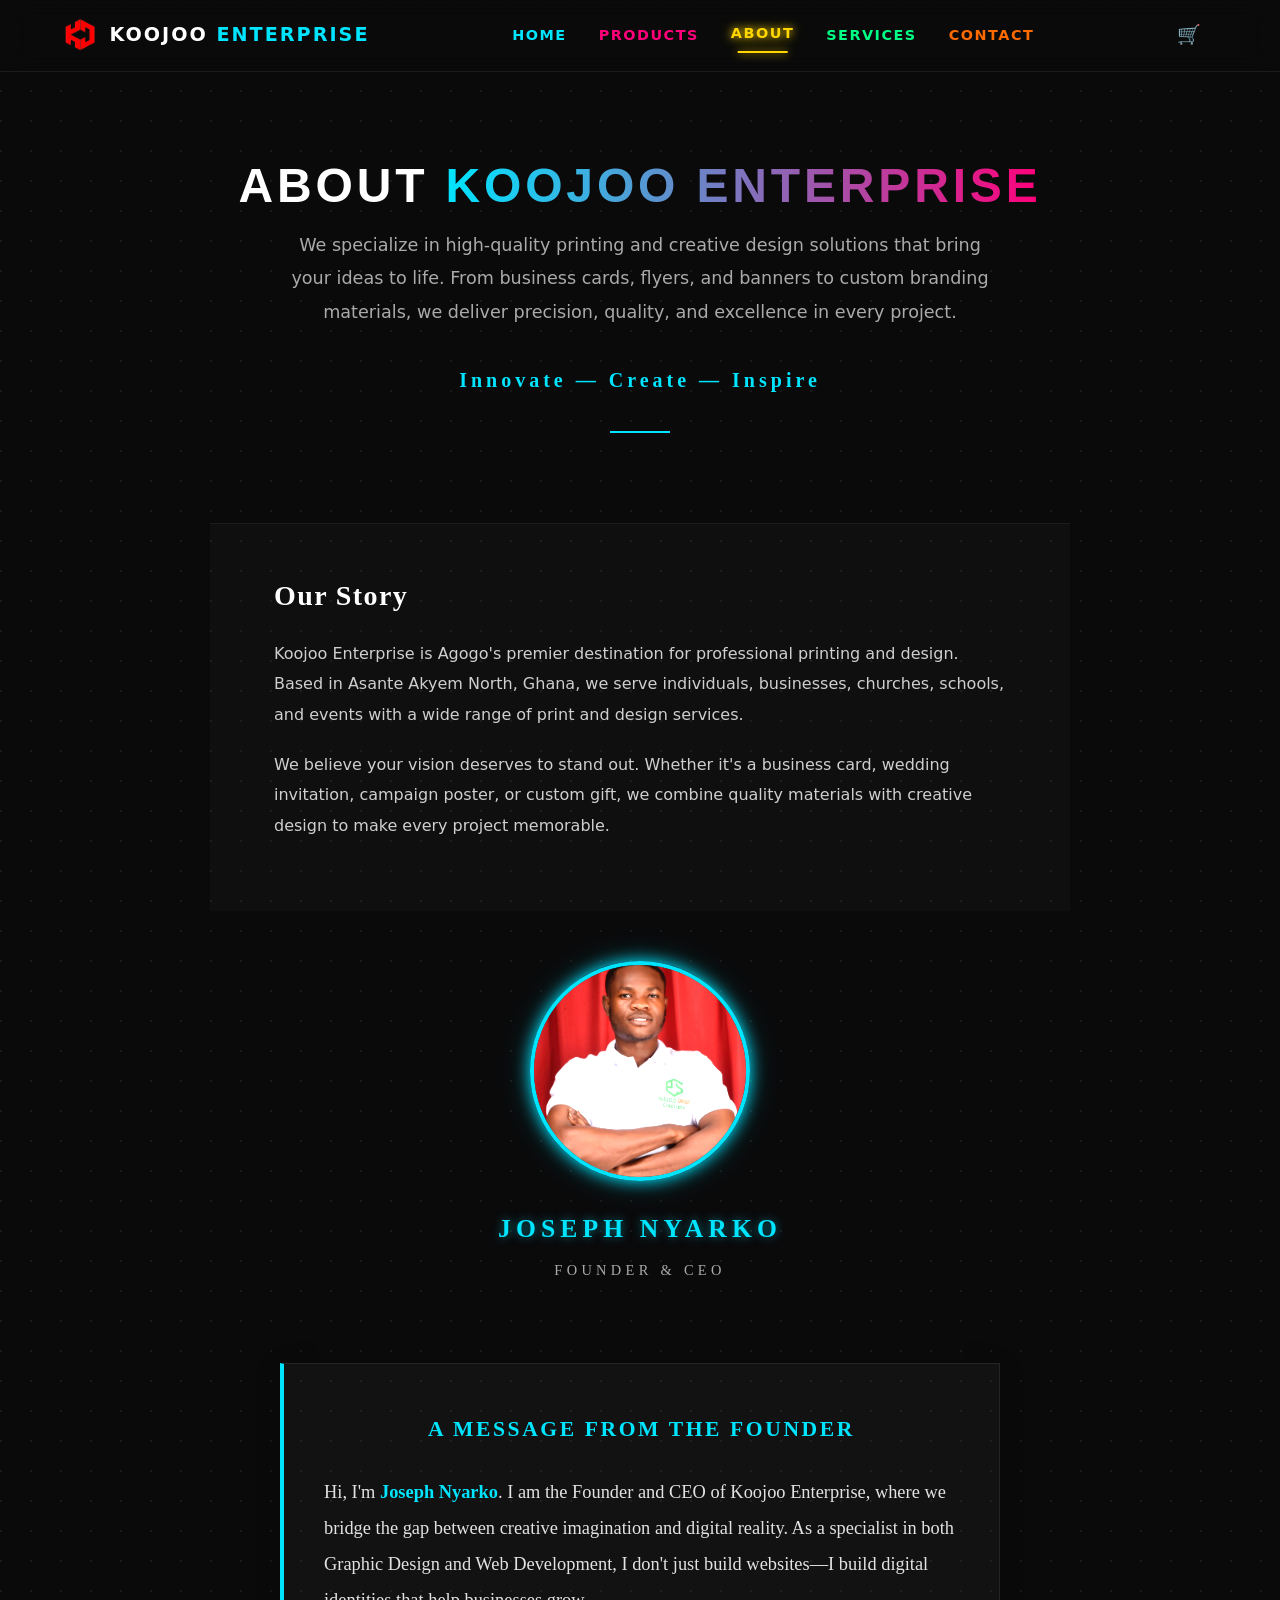
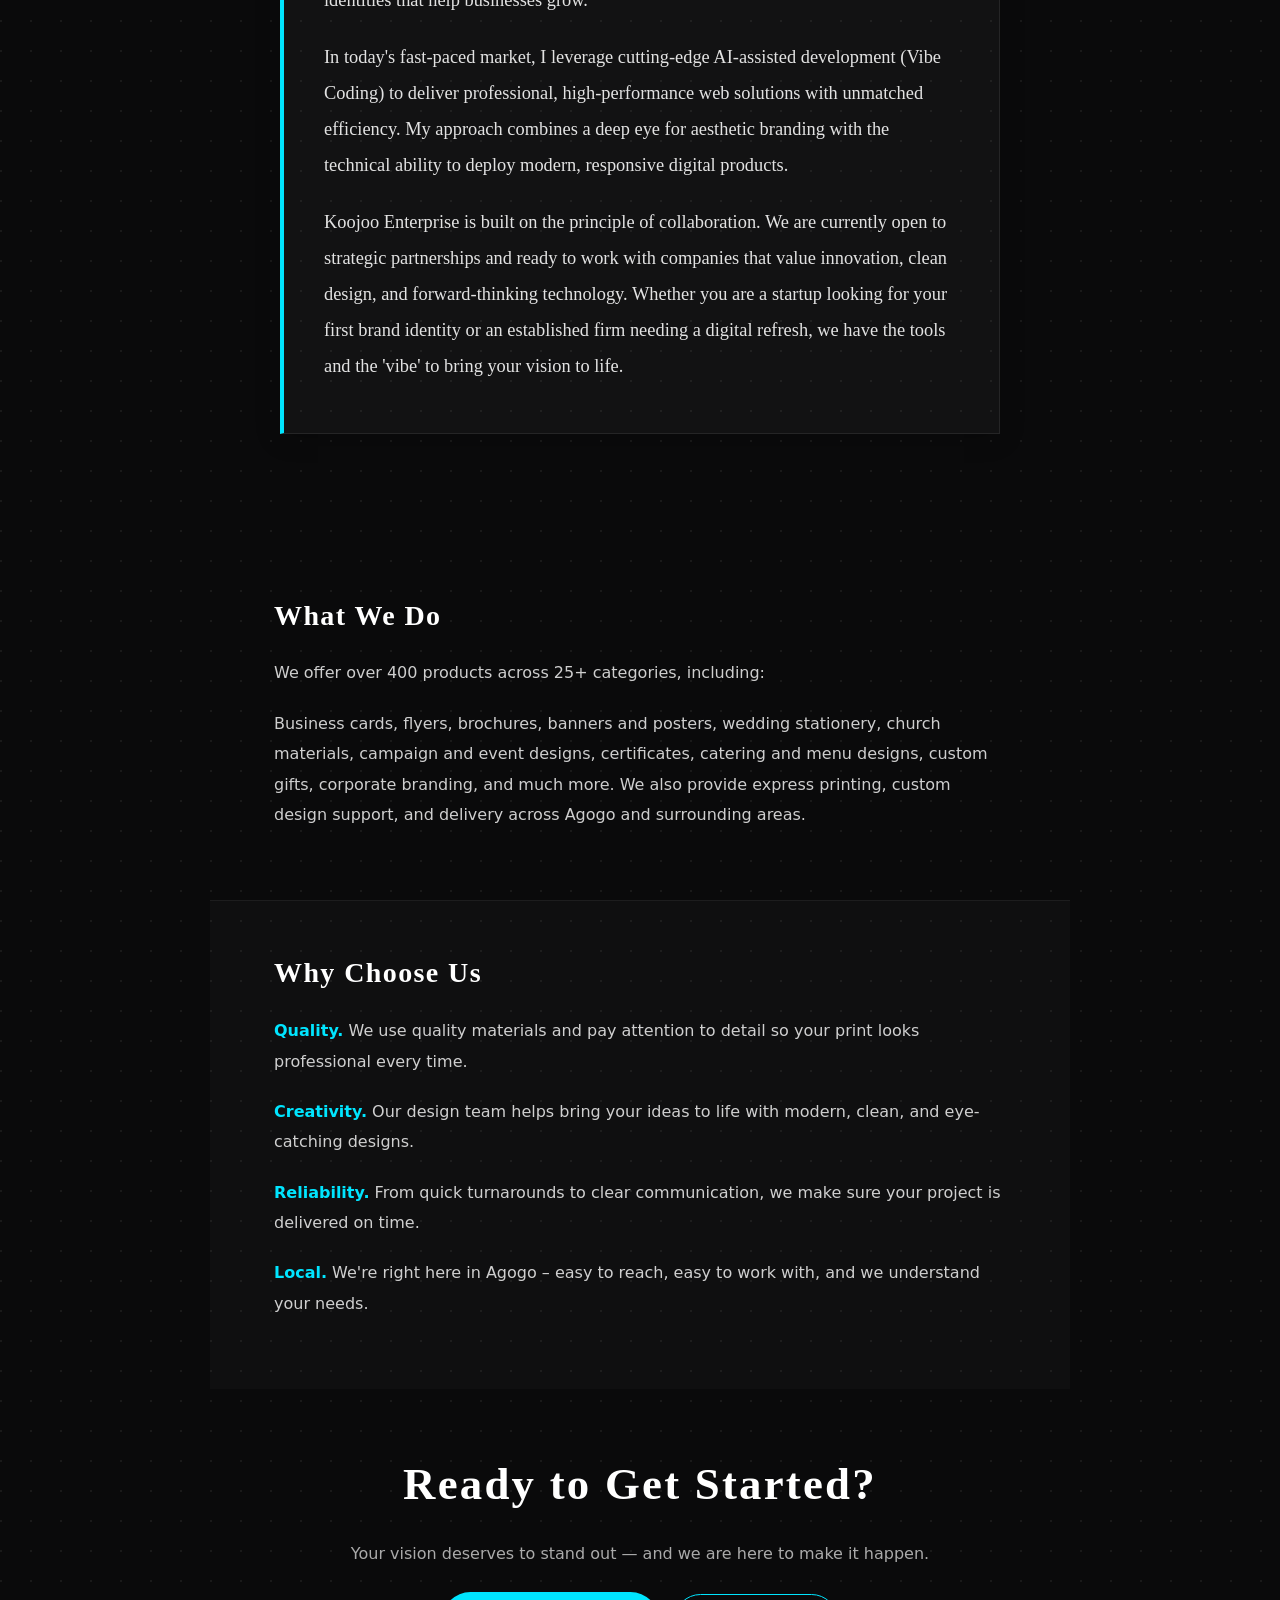
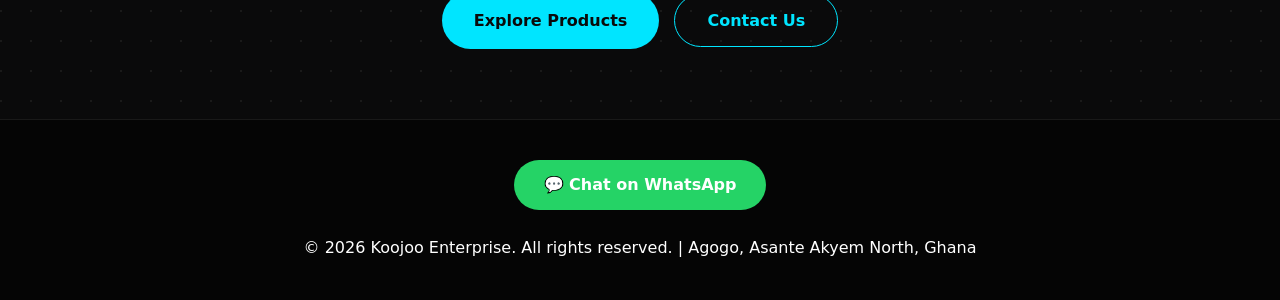
==== commit 5d5dc7dd: "Revert "Reapply "UPDATED CHAGES"" This reverts commit 5e09dbc0cb5dade0d39b9d231f2b54982a1958a5." ====
--- a/about.html
+++ b/about.html
@@ -1,4 +1,3 @@
-<<<<<<< Updated upstream
 <!DOCTYPE html>
 <html lang="en">
 <head>
@@ -181,187 +180,3 @@
     <script src="js/app.js"></script>
 </body>
 </html>
-=======
-<!DOCTYPE html>
-<html lang="en">
-<head>
-    <meta charset="UTF-8">
-    <meta name="viewport" content="width=device-width, initial-scale=1.0">
-    <title>About Us | Koojoo Enterprise</title>
-    <meta name="description" content="Learn about Koojoo Enterprise – Agogo's premier printing and design company. Our story, mission, and commitment to quality.">
-    <link href="https://fonts.googleapis.com/css2?family=Montserrat:wght@800;900&family=Inter:wght@400;600;700&family=Cormorant+Garamond:ital,wght@0,400;0,600;1,400&display=swap" rel="stylesheet">
-    <link rel="stylesheet" href="css/style.css">
-    <link rel="apple-touch-icon" sizes="180x180" href="favicon_io/apple-touch-icon.png">
-    <link rel="icon" type="image/png" sizes="32x32" href="favicon_io/favicon-32x32.png">
-    <link rel="icon" type="image/png" sizes="16x16" href="favicon_io/favicon-16x16.png">
-    <link rel="manifest" href="favicon_io/site.webmanifest">
-    <link rel="icon" type="image/x-icon" href="favicon_io/favicon.ico">
-    <meta http-equiv="X-Frame-Options" content="DENY">
-    <meta http-equiv="X-Content-Type-Options" content="nosniff">
-    <meta http-equiv="Content-Security-Policy" content="default-src 'self'; script-src 'self' 'unsafe-inline'; style-src 'self' 'unsafe-inline' https://fonts.googleapis.com; font-src 'self' https://fonts.gstatic.com; img-src 'self' data: https://via.placeholder.com;">
-    <style>
-        .about-page { padding-top: 100px; }
-        .about-hero { padding: 60px 5%; text-align: center; }
-        .about-hero h1 { font-size: clamp(2rem, 4vw, 3rem); margin-bottom: 1rem; letter-spacing: 0.08em; }
-        .about-hero p { color: var(--text-muted); max-width: 700px; margin: 0 auto 2rem; font-size: 1.1rem; line-height: 1.9; }
-        .about-hero .tagline { font-family: 'Cormorant Garamond', serif; font-size: 1.25rem; font-weight: 600; letter-spacing: 0.2em; color: var(--primary); }
-        .about-divider { width: 60px; height: 2px; background: var(--primary); margin: 30px auto; box-shadow: 0 0 10px var(--primary-glow); }
-        .about-section { padding: 50px 5%; max-width: 860px; margin: 0 auto; }
-        .about-section h2 { font-family: 'Cormorant Garamond', serif; font-size: 1.75rem; font-weight: 600; margin-bottom: 1.25rem; color: var(--white); letter-spacing: 0.05em; text-transform: none; }
-        .about-section p { color: rgba(255,255,255,0.8); line-height: 1.9; margin-bottom: 1.25rem; font-size: 1rem; }
-        .about-image-wrap { text-align: center; padding: 50px 5% 30px; }
-        .about-image { 
-            width: 220px; 
-            height: 220px; 
-            margin: 0 auto 28px; 
-            border-radius: 50%; 
-            overflow: hidden; 
-            border: 4px solid var(--primary); 
-            box-shadow: 0 0 15px var(--primary), 
-                        inset 0 0 15px var(--primary),
-                        0 0 30px rgba(0, 229, 255, 0.3); 
-            display: inline-flex; 
-            align-items: center; 
-            justify-content: center; 
-            transition: all 0.5s cubic-bezier(0.4, 0, 0.2, 1);
-            position: relative;
-        }
-        .about-image:hover {
-            transform: scale(1.05) rotate(2deg);
-            box-shadow: 0 0 25px var(--primary), 
-                        inset 0 0 20px var(--primary),
-                        0 0 50px rgba(0, 229, 255, 0.5);
-            border-color: var(--white);
-        }
-        .about-image img { width: 100%; height: 100%; object-fit: cover; display: block; filter: contrast(1.1) brightness(1.1); }
-        .about-image-caption { 
-            font-family: 'Cormorant Garamond', serif; 
-            font-size: 1.1rem; 
-            color: var(--white); 
-            letter-spacing: 0.1em;
-            line-height: 1.6;
-        }
-        .about-image-caption span {
-            display: block;
-            font-size: 1.6rem;
-            font-weight: 700;
-            color: var(--primary);
-            text-transform: uppercase;
-            letter-spacing: 0.2em;
-            margin-bottom: 5px;
-            text-shadow: 0 0 10px rgba(0, 229, 255, 0.5);
-        }
-        .about-image-caption em {
-            font-style: normal;
-            font-size: 0.9rem;
-            color: var(--text-muted);
-            text-transform: uppercase;
-            letter-spacing: 0.3em;
-        }
-        .about-ceo-block { max-width: 720px; margin: 0 auto 60px; padding: 48px 40px; background: rgba(255,255,255,0.03); border: 1px solid rgba(255,255,255,0.08); border-left: 4px solid var(--primary); box-shadow: 0 4px 24px rgba(0,0,0,0.2); }
-        .about-ceo-block h3 { font-family: 'Cormorant Garamond', serif; font-size: 1.35rem; font-weight: 600; color: var(--primary); letter-spacing: 0.12em; text-transform: uppercase; margin-bottom: 28px; text-align: center; }
-        .about-ceo-block p { font-family: 'Cormorant Garamond', serif; font-size: 1.15rem; line-height: 1.95; color: rgba(255,255,255,0.88); margin-bottom: 1.35rem; text-align: left; }
-        .about-ceo-block p:last-child { margin-bottom: 0; }
-        .about-ceo-block strong { color: var(--primary); font-weight: 600; }
-        .about-cta { text-align: center; padding: 60px 5%; }
-        .about-cta .btn-primary { margin: 0 10px 10px 0; }
-        .about-cta h2 { font-family: 'Cormorant Garamond', serif; font-weight: 600; text-transform: none; letter-spacing: 0.05em; }
-    </style>
-</head>
-<body class="about-page">
-
-    <!-- NAVIGATION -->
-    <nav class="navbar">
-        <a href="index.html" class="logo">
-            <img src="logo/logo.png" alt="Koojoo Enterprise Logo">
-            <span>KOOJOO <span>ENTERPRISE</span></span>
-        </a>
-        <div class="nav-links" id="navLinks">
-            <a href="index.html">Home</a>
-            <a href="products.html">Products</a>
-            <a href="about.html" class="active">About</a>
-            <a href="index.html#services">Services</a>
-            <a href="index.html#contact">Contact</a>
-        </div>
-        <div style="display: flex; align-items: center; gap: 15px;">
-            <div class="cart-btn-nav" onclick="toggleCart()">
-                🛒 <span class="cart-count">0</span>
-            </div>
-            <button class="mobile-nav-toggle" onclick="toggleMobileNav()" aria-label="Toggle Menu">
-                <span></span>
-                <span></span>
-                <span></span>
-            </button>
-        </div>
-    </nav>
-
-    <!-- ABOUT HERO -->
-    <section class="about-hero">
-        <h1>About <span class="highlight">Koojoo Enterprise</span></h1>
-        <p>We specialize in high-quality printing and creative design solutions that bring your ideas to life. From business cards, flyers, and banners to custom branding materials, we deliver precision, quality, and excellence in every project.</p>
-        <p class="tagline">Innovate — Create — Inspire</p>
-        <div class="about-divider"></div>
-    </section>
-
-    <!-- OUR STORY -->
-    <section class="about-section" style="background: rgba(255,255,255,0.02); border-top: 1px solid rgba(255,255,255,0.06);">
-        <h2>Our Story</h2>
-        <p>Koojoo Enterprise is Agogo's premier destination for professional printing and design. Based in Asante Akyem North, Ghana, we serve individuals, businesses, churches, schools, and events with a wide range of print and design services.</p>
-        <p>We believe your vision deserves to stand out. Whether it's a business card, wedding invitation, campaign poster, or custom gift, we combine quality materials with creative design to make every project memorable.</p>
-    </section>
-
-    <div class="about-image-wrap">
-        <div class="about-image">
-            <img src="about/my picture .jpeg" alt="Joseph Nyarko – Founder & CEO, Koojoo Enterprise" loading="lazy" onerror="this.parentElement.style.display='none'">
-        </div>
-        <div class="about-image-caption">
-            <span>Joseph Nyarko</span>
-            <em>Founder & CEO</em>
-        </div>
-    </div>
-    <section class="about-section">
-        <div class="about-ceo-block">
-            <h3>A Message from the Founder</h3>
-            <p>Hi, I'm <strong>Joseph Nyarko</strong>. I am the Founder and CEO of Koojoo Enterprise, where we bridge the gap between creative imagination and digital reality. As a specialist in both Graphic Design and Web Development, I don't just build websites—I build digital identities that help businesses grow.</p>
-            <p>In today's fast-paced market, I leverage cutting-edge AI-assisted development (Vibe Coding) to deliver professional, high-performance web solutions with unmatched efficiency. My approach combines a deep eye for aesthetic branding with the technical ability to deploy modern, responsive digital products.</p>
-            <p>Koojoo Enterprise is built on the principle of collaboration. We are currently open to strategic partnerships and ready to work with companies that value innovation, clean design, and forward-thinking technology. Whether you are a startup looking for your first brand identity or an established firm needing a digital refresh, we have the tools and the 'vibe' to bring your vision to life.</p>
-        </div>
-    </section>
-
-    <!-- WHAT WE DO -->
-    <section class="about-section">
-        <h2>What We Do</h2>
-        <p>We offer over 400 products across 25+ categories, including:</p>
-        <p>Business cards, flyers, brochures, banners and posters, wedding stationery, church materials, campaign and event designs, certificates, catering and menu designs, custom gifts, corporate branding, and much more. We also provide express printing, custom design support, and delivery across Agogo and surrounding areas.</p>
-    </section>
-
-    <!-- WHY CHOOSE US -->
-    <section class="about-section" style="background: rgba(255,255,255,0.02); border-top: 1px solid rgba(255,255,255,0.06);">
-        <h2>Why Choose Us</h2>
-        <p><strong style="color: var(--primary);">Quality.</strong> We use quality materials and pay attention to detail so your print looks professional every time.</p>
-        <p><strong style="color: var(--primary);">Creativity.</strong> Our design team helps bring your ideas to life with modern, clean, and eye-catching designs.</p>
-        <p><strong style="color: var(--primary);">Reliability.</strong> From quick turnarounds to clear communication, we make sure your project is delivered on time.</p>
-        <p><strong style="color: var(--primary);">Local.</strong> We're right here in Agogo – easy to reach, easy to work with, and we understand your needs.</p>
-    </section>
-
-    <!-- CTA -->
-    <section class="about-cta">
-        <h2 style="margin-bottom: 20px;">Ready to Get Started?</h2>
-        <p style="color: var(--text-muted); margin-bottom: 25px;">Your vision deserves to stand out — and we are here to make it happen.</p>
-        <a href="products.html" class="btn-primary">Explore Products</a>
-        <a href="index.html#contact" class="btn-secondary" style="border: 1px solid var(--primary); padding: 1rem 2rem; border-radius: 50px; font-weight: 700; color: var(--primary);">Contact Us</a>
-    </section>
-
-    <!-- FOOTER -->
-    <footer style="background: #050505; border-top: 1px solid var(--border); padding: 40px 5%; text-align: center;">
-        <div style="margin-bottom: 25px;">
-            <a href="https://wa.me/233554411907" class="cta-btn" target="_blank" style="display: inline-flex; margin: 0 auto; padding: 12px 30px; font-size: 1rem;">💬 Chat on WhatsApp</a>
-        </div>
-        <p>© 2026 Koojoo Enterprise. All rights reserved. | Agogo, Asante Akyem North, Ghana</p>
-    </footer>
-
-    <script src="js/data.js"></script>
-    <script src="js/app.js"></script>
-</body>
-</html>
->>>>>>> Stashed changes
--- a/css/style.css
+++ b/css/style.css
@@ -1,19 +1,19 @@
+
 /* ========================================
    ROOT VARIABLES & RESET
    ======================================== */
 :root {
     --primary: #00E5FF;
-    --primary-glow: rgba(0, 229, 255, 0.4);
+    --secondary: #FF007A;
+    --yellow: #FFD600;
     --dark: #0A0A0B;
-    --dark-overlay: rgba(10, 10, 11, 0.95);
-    --glass: rgba(255, 255, 255, 0.05);
-    --border: rgba(255, 255, 255, 0.1);
+    --dark-overlay: rgba(10, 10, 11, 0.9);
+    --glass: rgba(255, 255, 255, 0.04);
+    --border: rgba(255, 255, 255, 0.08);
     --light: #f8f9fa;
     --white: #ffffff;
     --success: #25d366;
     --text-muted: #aaa;
-    --nav-height: 70px;
-    --container-padding: 5%;
 }
 
 * { 
@@ -41,16 +41,17 @@
 }
 
 /* --- TYPOGRAPHY (FLUID) --- */
-h1 { font-family: 'Montserrat', sans-serif; font-size: clamp(2rem, 8vw, 4.5rem); font-weight: 900; line-height: 1.1; text-transform: uppercase; }
-h2 { font-family: 'Montserrat', sans-serif; font-size: clamp(1.5rem, 5vw, 2.8rem); font-weight: 800; text-transform: uppercase; }
-h3 { font-family: 'Montserrat', sans-serif; font-size: clamp(1.1rem, 3vw, 1.6rem); font-weight: 700; text-transform: uppercase; }
+h1 { font-family: 'Montserrat', sans-serif; font-size: clamp(2.2rem, 8vw, 4.5rem); font-weight: 900; line-height: 1.1; text-transform: uppercase; }
+h2 { font-family: 'Montserrat', sans-serif; font-size: clamp(1.8rem, 5vw, 2.8rem); font-weight: 800; text-transform: uppercase; }
+h3 { font-family: 'Montserrat', sans-serif; font-size: clamp(1.2rem, 3vw, 1.6rem); font-weight: 700; text-transform: uppercase; }
 
 .highlight {
-    color: var(--primary);
-    text-shadow: 0 0 20px var(--primary-glow);
-}
-
-a { text-decoration: none; color: inherit; transition: all 0.3s ease; }
+    background: linear-gradient(to right, var(--primary), var(--secondary));
+    -webkit-background-clip: text;
+    -webkit-text-fill-color: transparent;
+}
+
+a { text-decoration: none; color: inherit; transition: color 0.3s ease, transform 0.3s ease; }
 ul { list-style: none; }
 
 /* --- NAVIGATION --- */
@@ -58,10 +59,9 @@
     display: flex;
     justify-content: space-between;
     align-items: center;
-    padding: 0 var(--container-padding);
+    padding: 1rem 5%;
     position: fixed;
     width: 100%;
-    height: var(--nav-height);
     top: 0;
     z-index: 1000;
     background: var(--dark-overlay);
@@ -72,16 +72,16 @@
 .logo {
     display: flex;
     align-items: center;
-    gap: 10px;
-    font-size: 1rem;
-    letter-spacing: 1px;
+    gap: 12px;
+    font-size: 1.2rem;
+    letter-spacing: 2px;
     font-weight: 900;
     text-decoration: none;
     color: var(--white);
 }
 
 .logo img {
-    height: 30px;
+    height: 35px;
     width: auto;
     object-fit: contain;
 }
@@ -95,68 +95,60 @@
 }
 
 .nav-links a {
-    font-size: 0.85rem;
+    font-size: 0.9rem;
     font-weight: 700;
     text-transform: uppercase;
-    letter-spacing: 1px;
+    letter-spacing: 1.5px;
+    transition: all 0.3s cubic-bezier(0.4, 0, 0.2, 1);
     position: relative;
-    padding: 5px 0;
-    color: var(--white);
-}
-
-.nav-links a:hover, .nav-links a.active { 
-    color: var(--primary);
-}
+    padding: 8px 0;
+}
+
+/* Individual Neon Glows */
+.nav-links a:nth-child(1) { color: #00E5FF; } /* Home - Cyan */
+.nav-links a:nth-child(1):hover, .nav-links a:nth-child(1).active { text-shadow: 0 0 8px #00E5FF, 0 0 15px rgba(0,229,255,0.4); }
+
+.nav-links a:nth-child(2) { color: #FF007A; } /* Products - Magenta */
+.nav-links a:nth-child(2):hover, .nav-links a:nth-child(2).active { text-shadow: 0 0 8px #FF007A, 0 0 15px rgba(255,0,122,0.4); }
+
+.nav-links a:nth-child(3) { color: #FFD600; } /* About - Yellow */
+.nav-links a:nth-child(3):hover, .nav-links a:nth-child(3).active { text-shadow: 0 0 8px #FFD600, 0 0 15px rgba(255,214,0,0.4); }
+
+.nav-links a:nth-child(4) { color: #00FF85; } /* Services - Green */
+.nav-links a:nth-child(4):hover, .nav-links a:nth-child(4).active { text-shadow: 0 0 8px #00FF85, 0 0 15px rgba(0,255,133,0.4); }
+
+.nav-links a:nth-child(5) { color: #FF6B00; } /* Contact - Orange */
+.nav-links a:nth-child(5):hover, .nav-links a:nth-child(5).active { text-shadow: 0 0 8px #FF6B00, 0 0 15px rgba(255,107,0,0.4); }
 
 /* Animated Underline */
 .nav-links a::after {
     content: '';
     position: absolute;
-    bottom: 0; left: 0;
+    bottom: 0; left: 50%;
     width: 0; height: 2px;
-    background: var(--primary);
+    background: currentColor;
     transition: 0.3s;
-    box-shadow: 0 0 10px var(--primary);
+    transform: translateX(-50%);
+    box-shadow: 0 0 10px currentColor;
 }
 
 .nav-links a:hover::after,
 .nav-links a.active::after {
-    width: 100%;
-}
-
-.cart-btn-nav {
-    position: relative;
-    font-size: 1.2rem;
-    cursor: pointer;
-    margin-right: 15px;
-}
-
-.cart-count {
-    position: absolute;
-    top: -8px;
-    right: -10px;
-    background: var(--primary);
-    color: var(--dark);
-    font-size: 0.7rem;
-    width: 18px;
-    height: 18px;
-    border-radius: 50%;
-    display: flex;
-    align-items: center;
-    justify-content: center;
-    font-weight: bold;
-    box-shadow: 0 0 10px var(--primary-glow);
-}
+    width: 80%;
+}
+
+.nav-links a:hover,
+.nav-links a.active { transform: translateY(-2px); }
 
 /* --- MOBILE NAV TOGGLE --- */
 .mobile-nav-toggle {
     display: none;
     flex-direction: column;
-    gap: 5px;
+    gap: 6px;
     background: none;
     border: none;
     cursor: pointer;
-    padding: 5px;
+    padding: 10px;
     z-index: 1001;
 }
 
@@ -165,68 +157,112 @@
     width: 25px;
     height: 2px;
     background: var(--white);
-    transition: 0.3s;
-}
-
-.mobile-nav-toggle.active span:nth-child(1) { transform: translateY(7px) rotate(45deg); }
+    transition: 0.3s cubic-bezier(0.4, 0, 0.2, 1);
+}
+
+.mobile-nav-toggle.active span:nth-child(1) { transform: translateY(8px) rotate(45deg); }
 .mobile-nav-toggle.active span:nth-child(2) { opacity: 0; }
-.mobile-nav-toggle.active span:nth-child(3) { transform: translateY(-7px) rotate(-45deg); }
-
-@media (max-width: 992px) {
+.mobile-nav-toggle.active span:nth-child(3) { transform: translateY(-8px) rotate(-45deg); }
+
+@media (max-width: 768px) {
+    .mobile-nav-toggle { display: flex; }
+
     .nav-links {
         position: fixed;
         top: 0; right: -100%;
-        width: 100%; height: 100vh;
+        width: 80%; height: 100vh;
         background: var(--dark);
+        border-left: 1px solid var(--border);
         flex-direction: column;
         justify-content: center;
         align-items: center;
-        gap: 40px;
-        transition: 0.4s cubic-bezier(0.4, 0, 0.2, 1);
+        gap: 30px;
+        transition: 0.5s cubic-bezier(0.4, 0, 0.2, 1);
         z-index: 1000;
+        box-shadow: -20px 0 50px rgba(0,0,0,0.5);
     }
 
     .nav-links.active { right: 0; }
-    .nav-links a { font-size: 1.5rem; }
-    .mobile-nav-toggle { display: flex; }
-}
+    .nav-links a { font-size: 1.5rem; font-weight: 700; }
+}
+
+.cart-btn-nav {
+    position: relative;
+    font-size: 1.2rem;
+    cursor: pointer;
+    margin-right: 15px;
+}
+
+.cart-count {
+    position: absolute;
+    top: -8px;
+    right: -10px;
+    background: var(--secondary);
+    color: white;
+    font-size: 0.7rem;
+    width: 18px;
+    height: 18px;
+    border-radius: 50%;
+    display: flex;
+    align-items: center;
+    justify-content: center;
+    font-weight: bold;
+}
+
+.cta-btn {
+    background: var(--success);
+    color: var(--white);
+    padding: 0.5rem 1rem;
+    border-radius: 50px;
+    font-weight: 700;
+    font-size: 0.9rem;
+    display: flex;
+    align-items: center;
+    gap: 5px;
+}
+
+.cta-btn:hover { transform: translateY(-2px); box-shadow: 0 5px 20px rgba(37, 211, 102, 0.4); }
 
 /* --- HERO SECTION --- */
 .hero {
-    min-height: 100vh;
-    display: flex;
-    align-items: center;
-    padding: calc(var(--nav-height) + 40px) var(--container-padding) 60px;
+    min-height: 80vh;
+    display: flex;
+    align-items: center;
+    justify-content: space-between;
+    padding: 100px 5% 60px;
     gap: 40px;
 }
 
-@media (max-width: 992px) {
-    .hero {
-        flex-direction: column;
-        text-align: center;
-        justify-content: center;
-    }
-}
-
 .hero-content {
-    flex: 1;
-    width: 100%;
+    flex: 1; /* Keep text content flexible */
+    min-width: 300px;
 }
 
 .hero-image {
-    flex: 1;
-    width: 100%;
-    display: flex;
+    flex: 1; /* Revert flex to 1 to balance with content */
+    min-width: 300px;
+    display: flex;
+    align-items: center;
     justify-content: center;
 }
 
 .hero-image img {
     width: 100%;
-    max-width: 600px;
+    max-width: 700px; /* Reduced from 900px */
     height: auto;
-    border-radius: 20px;
-    box-shadow: 0 20px 60px rgba(0, 229, 255, 0.15);
-}
+    border-radius: 15px;
+    filter: contrast(1.1) brightness(1.05) saturate(1.15);
+    box-shadow: 0 20px 60px rgba(0, 229, 255, 0.2);
+    transition: 0.3s;
+}
+
+.hero-image img:hover {
+    transform: scale(1.03);
+    box-shadow: 0 30px 80px rgba(0, 229, 255, 0.3);
+}
+
+.hero h1 { font-size: clamp(2.5rem, 5vw, 4.5rem); margin-bottom: 1rem; }
+.hero p { color: var(--text-muted); max-width: 600px; margin-bottom: 2rem; font-size: 1.1rem; }
 
 .btn-primary {
     background: var(--primary);
@@ -236,246 +272,40 @@
     font-weight: 700;
     display: inline-flex;
     align-items: center;
-    justify-content: center;
-    gap: 10px;
+    gap: 8px;
     border: none;
     cursor: pointer;
-    width: fit-content;
-}
-
-@media (max-width: 480px) {
-    .btn-primary { width: 100%; }
 }
 
 .btn-primary:hover {
     background: var(--white);
     transform: translateY(-3px);
-}
-
-.btn-secondary {
-    border: 1px solid var(--white);
-    padding: 1rem 2rem;
-    border-radius: 50px;
-    font-weight: 700;
-    color: var(--white);
-    display: inline-flex;
-    align-items: center;
-    justify-content: center;
-    transition: 0.3s;
-}
-
-.btn-secondary:hover {
-    background: var(--white);
-    color: var(--dark);
-    transform: translateY(-3px);
-}
-
-.cta-btn {
-    background: var(--success);
-    color: var(--white);
-    padding: 0.5rem 1.5rem;
-    border-radius: 50px;
-    font-weight: 700;
-    display: inline-flex;
-    align-items: center;
-    gap: 8px;
-    transition: 0.3s;
-}
-
-.cta-btn:hover {
-    transform: translateY(-3px);
-    box-shadow: 0 10px 20px rgba(37, 211, 102, 0.3);
+    box-shadow: 0 10px 30px rgba(0, 229, 255, 0.3);
 }
 
 /* --- GRID LAYOUTS --- */
-.container { padding: 80px var(--container-padding); }
-
-@media (max-width: 768px) {
-    .container { padding: 60px var(--container-padding); }
-}
+.container { padding: 80px 5%; }
 
 .section-header { text-align: center; margin-bottom: 50px; }
-.section-header p { color: var(--text-muted); max-width: 600px; margin: 10px auto 0; }
+.section-header h2 { font-size: 2.5rem; margin-bottom: 10px; }
+.section-header p { color: var(--text-muted); }
 
 .grid-auto {
     display: grid;
-    grid-template-columns: repeat(auto-fill, minmax(300px, 1fr));
+    /* slightly larger columns for bigger previews */
+    grid-template-columns: repeat(auto-fill, minmax(320px, 1fr));
     gap: 30px;
 }
 
-.featured-grid {
-    display: grid;
-    grid-template-columns: repeat(auto-fill, minmax(280px, 1fr));
-    gap: 25px;
-}
-
-@media (max-width: 480px) {
-    .grid-auto, .featured-grid {
-        grid-template-columns: 1fr;
-        gap: 20px;
-    }
-}
-
-/* --- FLOATING PRODUCT REEL (PIP) --- */
-.product-reel-pip {
-    position: fixed;
-    bottom: 30px;
-    right: 30px;
-    width: 180px;
-    height: 240px;
-    background: #000;
-    border-radius: 15px;
-    overflow: hidden;
-    z-index: 5000;
-    border: 2px solid var(--primary);
-    box-shadow: 0 10px 40px rgba(0,0,0,0.8), 0 0 20px rgba(0,229,255,0.2);
-    display: flex;
-    flex-direction: column;
-    transition: all 0.5s cubic-bezier(0.4, 0, 0.2, 1);
-    animation: slideInPip 1s ease-out forwards;
-}
-
-@keyframes slideInPip {
-    from { transform: translateX(120%) scale(0.8); opacity: 0; }
-    to { transform: translateX(0) scale(1); opacity: 1; }
-}
-
-.pip-header {
-    position: absolute;
-    top: 0; left: 0; right: 0;
-    padding: 10px;
-    display: flex;
-    justify-content: space-between;
-    align-items: center;
-    z-index: 10;
-    background: linear-gradient(to bottom, rgba(0,0,0,0.8), transparent);
-}
-
-.pip-status-dot {
-    width: 7px;
-    height: 7px;
-    background: var(--primary);
-    border-radius: 50%;
-    box-shadow: 0 0 8px var(--primary);
-    animation: pulse-cyan 2s infinite;
-}
-
-@keyframes pulse-cyan {
-    0% { opacity: 1; transform: scale(1); }
-    50% { opacity: 0.5; transform: scale(1.2); }
-    100% { opacity: 1; transform: scale(1); }
-}
-
-.pip-header button {
-    background: none;
-    border: none;
-    color: white;
-    font-size: 1.1rem;
-    cursor: pointer;
-    opacity: 0.7;
-}
-
-.pip-content {
-    flex: 1;
-    position: relative;
-    background: #000;
-    display: flex;
-    align-items: center;
-    justify-content: center;
-    overflow: hidden;
-    transition: opacity 1s ease-in-out, filter 1s ease-in-out;
-}
-
-.pip-content.blending {
-    opacity: 0;
-    filter: blur(10px) brightness(1.5);
-}
-
-.pip-content img {
-    max-width: 85%;
-    max-height: 85%;
-    object-fit: contain;
-    transition: transform 6s ease-in-out;
-    filter: brightness(1.05) contrast(1.05);
-    transform: scale(0.95);
-}
-
-.pip-content .zoom-effect {
-    transform: scale(1.1);
-}
-
-.pip-info {
-    background: #0a0a0b;
-    padding: 10px 12px;
-    border-top: 1px solid var(--border);
-    position: relative;
-    z-index: 5;
-}
-
-#pipName {
-    font-weight: 700;
-    font-size: 0.75rem;
-    color: var(--white);
-    margin-bottom: 2px;
-    white-space: nowrap;
-    overflow: hidden;
-    text-overflow: ellipsis;
-}
-
-#pipPrice {
-    color: var(--primary);
-    font-size: 0.8rem;
-    font-weight: 800;
-}
-
-.pip-overlay {
-    position: absolute;
-    inset: 0;
-    pointer-events: none;
-    box-shadow: inset 0 0 30px rgba(0,0,0,0.5);
-    z-index: 4;
-}
-
-.pip-loading {
-    font-size: 0.6rem;
-    color: #444;
-    text-transform: uppercase;
-    letter-spacing: 1px;
-}
-
-@media (max-width: 768px) {
-    .product-reel-pip {
-        width: 140px;
-        height: 180px;
-        bottom: 20px;
-        right: 20px;
-        border-radius: 12px;
-    }
-    #pipName { font-size: 0.65rem; }
-    #pipPrice { font-size: 0.7rem; }
-}
-
-/* --- CARDS --- */
-.card {
-    background: var(--glass);
-    border: 1px solid var(--border);
-    border-radius: 20px;
-    overflow: hidden;
-    transition: 0.4s;
-    height: 100%;
-    display: flex;
-    flex-direction: column;
-}
-
-.card:hover {
-    border-color: var(--primary);
-    transform: translateY(-10px);
-    background: rgba(255, 255, 255, 0.08);
-}
-
+/* enlarge card images for better preview quality */
 .card-image {
     width: 100%;
-    aspect-ratio: 1;
+    aspect-ratio: 1 / 1;
+    background: #1a1a1b;
+    display: flex;
+    align-items: center;
+    justify-content: center;
+    position: relative;
     overflow: hidden;
 }
 
@@ -483,20 +313,46 @@
     width: 100%;
     height: 100%;
     object-fit: cover;
-    transition: 0.5s;
-}
-
-.card:hover .card-image img { transform: scale(1.1); }
+    opacity: 0.85;
+    transition: 0.5s cubic-bezier(0.4, 0, 0.2, 1);
+    filter: contrast(1.05) brightness(1.02) saturate(1.1) sepia(0.05);
+    image-rendering: -webkit-optimize-contrast;
+    image-rendering: crisp-edges;
+}
+
+.card:hover .card-image img {
+    opacity: 1;
+    transform: scale(1.1);
+    filter: contrast(1.1) brightness(1.05) saturate(1.2) sepia(0);
+}
+
+/* --- PRODUCT & CATEGORY CARDS --- */
+.card {
+    background: var(--glass);
+    border: 1px solid var(--border);
+    border-radius: 15px;
+    overflow: hidden;
+    transition: 0.4s cubic-bezier(0.4, 0, 0.2, 1);
+    position: relative;
+    display: flex;
+    flex-direction: column;
+}
+
+.card:hover {
+    border-color: var(--primary);
+    transform: translateY(-8px);
+    box-shadow: 0 20px 40px rgba(0, 229, 255, 0.15);
+}
 
 .card-content { 
-    padding: 25px; 
-    flex: 1;
+    padding: 20px; 
+    flex-grow: 1;
     display: flex;
     flex-direction: column;
 }
-
-.card-title { font-size: 1.25rem; margin-bottom: 10px; }
-.card-price { color: var(--primary); font-weight: 800; font-size: 1.5rem; margin-bottom: 15px; }
+.card-title { font-size: 1.1rem; margin-bottom: 5px; color: var(--white); }
+.card-price { color: var(--primary); font-weight: 700; font-size: 1.2rem; margin-bottom: 15px; display: block; }
+.card-meta { color: var(--text-muted); font-size: 0.9rem; margin-bottom: 15px; display: block;}
 
 .btn-sm {
     padding: 0.5rem 1rem;
@@ -507,21 +363,21 @@
     color: white;
     cursor: pointer;
     transition: 0.3s;
-    text-align: center;
 }
 
 .btn-sm:hover { background: var(--primary); color: var(--dark); border-color: var(--primary); }
+
+.btn-add { width: 100%; text-align: center; }
 
 /* --- CART MODAL --- */
 .cart-overlay {
     position: fixed;
-    inset: 0;
-    background: rgba(0,0,0,0.85);
+    top: 0; right: 0; bottom: 0; left: 0;
+    background: rgba(0,0,0,0.8);
     z-index: 2000;
     display: none;
     opacity: 0;
     transition: 0.3s;
-    backdrop-filter: blur(5px);
 }
 
 .cart-overlay.open { display: block; opacity: 1; }
@@ -529,12 +385,12 @@
 .cart-sidebar {
     position: absolute;
     top: 0; right: 0; bottom: 0;
-    width: 100%;
-    max-width: 450px;
-    background: #0A0A0B;
+    width: 400px;
+    max-width: 90%;
+    background: #111;
     border-left: 1px solid var(--border);
     transform: translateX(100%);
-    transition: 0.4s cubic-bezier(0.4, 0, 0.2, 1);
+    transition: 0.3s;
     display: flex;
     flex-direction: column;
 }
@@ -542,7 +398,7 @@
 .cart-overlay.open .cart-sidebar { transform: translateX(0); }
 
 .cart-header {
-    padding: 25px;
+    padding: 20px;
     border-bottom: 1px solid var(--border);
     display: flex;
     justify-content: space-between;
@@ -552,49 +408,69 @@
 .cart-items {
     flex: 1;
     overflow-y: auto;
-    padding: 25px;
+    padding: 20px;
 }
 
 .cart-item {
     display: flex;
     gap: 15px;
     margin-bottom: 20px;
+    border-bottom: 1px solid var(--border);
     padding-bottom: 15px;
-    border-bottom: 1px solid var(--border);
+}
+
+.cart-item-img {
+    width: 60px;
+    height: 60px;
+    background: #222;
+    border-radius: 8px;
+    display: flex;
+    align-items: center;
+    justify-content: center;
+    font-size: 1.5rem;
 }
 
 .cart-item-details { flex: 1; }
-.cart-item-title { font-weight: 700; margin-bottom: 5px; }
-.cart-item-price { color: var(--primary); font-weight: 600; }
+.cart-item-title { font-weight: 600; margin-bottom: 5px; font-size: 0.95rem; }
+.cart-item-price { color: var(--primary); font-size: 0.9rem; }
 
 .cart-controls {
     display: flex;
     align-items: center;
     gap: 10px;
-    margin-top: 10px;
-}
-
-.cart-controls button {
-    background: var(--glass);
-    border: 1px solid var(--border);
+    margin-top: 5px;
+}
+
+.qty-btn {
+    background: var(--border);
     color: white;
+    border: none;
     width: 25px;
     height: 25px;
     border-radius: 5px;
     cursor: pointer;
 }
 
+.remove-btn {
+    color: var(--secondary);
+    background: none;
+    border: none;
+    font-size: 0.8rem;
+    cursor: pointer;
+    margin-left: auto;
+}
+
 .cart-footer {
-    padding: 25px;
+    padding: 20px;
     border-top: 1px solid var(--border);
-    background: #050505;
+    background: #0f0f0f;
 }
 
 .cart-total {
     display: flex;
     justify-content: space-between;
-    font-size: 1.25rem;
-    font-weight: 800;
+    font-size: 1.2rem;
+    font-weight: bold;
     margin-bottom: 20px;
 }
 
@@ -604,32 +480,38 @@
     color: white;
     border: none;
     padding: 15px;
-    border-radius: 12px;
-    font-weight: 800;
-    cursor: pointer;
-    transition: 0.3s;
-}
-
-.btn-checkout:hover { opacity: 0.9; transform: translateY(-2px); }
+    border-radius: 10px;
+    font-weight: bold;
+    font-size: 1rem;
+    cursor: pointer;
+    display: flex;
+    align-items: center;
+    justify-content: center;
+    gap: 10px;
+}
+
+.btn-checkout:hover { background: #1ebc57; }
+
+
 
 /* --- PRODUCTS PAGE LAYOUT --- */
 .products-page {
-    padding-top: var(--nav-height);
+    padding-top: 80px;
 }
 
 .main-layout {
     display: flex;
-    min-height: calc(100vh - var(--nav-height));
+    min-height: calc(100vh - 80px);
 }
 
 .sidebar {
-    width: 300px;
-    background: rgba(10, 10, 11, 0.5);
+    width: 280px;
+    background: #0f0f10;
     border-right: 1px solid var(--border);
     overflow-y: auto;
-    height: calc(100vh - var(--nav-height));
+    height: calc(100vh - 80px);
     position: sticky;
-    top: var(--nav-height);
+    top: 80px;
     z-index: 100;
 }
 
@@ -642,18 +524,16 @@
 }
 
 .category-list {
-    padding: 15px;
+    padding: 10px;
 }
 
 .category-list li {
-    padding: 12px 20px;
-    margin-bottom: 8px;
-    border-radius: 10px;
+    padding: 12px 15px;
+    margin-bottom: 5px;
+    border-radius: 8px;
     cursor: pointer;
     transition: 0.3s;
-    font-weight: 600;
     font-size: 0.9rem;
-    color: var(--text-muted);
 }
 
 .category-list li:hover {
@@ -664,12 +544,13 @@
 .category-list li.active {
     background: var(--primary);
     color: var(--dark);
-    box-shadow: 0 0 15px var(--primary-glow);
+    font-weight: 700;
 }
 
 .content-area {
     flex: 1;
-    padding: 40px var(--container-padding);
+    padding: 30px 5%;
+    overflow-x: hidden;
 }
 
 .content-header {
@@ -677,113 +558,150 @@
     justify-content: space-between;
     align-items: center;
     margin-bottom: 40px;
-    gap: 30px;
+    gap: 20px;
 }
 
 .search-box-mini {
     position: relative;
-    width: 350px;
+    width: 300px;
 }
 
 .search-box-mini input {
     width: 100%;
-    padding: 12px 20px;
+    padding: 10px 20px;
     border-radius: 50px;
     border: 1px solid var(--border);
     background: var(--glass);
     color: white;
-    outline: none;
-}
-
-.search-box-mini input:focus { border-color: var(--primary); }
+}
 
 .mobile-filter-btn {
     display: none;
     background: var(--primary);
     color: var(--dark);
     border: none;
-    padding: 10px 20px;
-    border-radius: 50px;
-    font-weight: 800;
-    cursor: pointer;
-}
-
-.mobile-close { display: none; background: none; border: none; color: white; font-size: 1.5rem; }
-
-/* --- SEARCH RESULTS --- */
-.search-results {
-    position: absolute;
-    top: 100%; left: 0; right: 0;
-    background: #111;
-    border: 1px solid var(--border);
-    border-radius: 15px;
-    margin-top: 10px;
-    max-height: 350px;
-    overflow-y: auto;
+    padding: 8px 15px;
+    border-radius: 20px;
+    font-weight: 700;
+    cursor: pointer;
+}
+
+.mobile-close {
     display: none;
-    z-index: 2000;
-}
-
-.search-results.active { display: block; }
-
-.search-result-item {
-    padding: 15px 20px;
-    border-bottom: 1px solid var(--border);
-    cursor: pointer;
-    display: flex;
-    justify-content: space-between;
-    transition: 0.3s;
-}
-
-.search-result-item:hover { background: var(--glass); color: var(--primary); }
-
-/* --- RESPONSIVE ADJUSTMENTS --- */
+}
+
+/* --- RESPONSIVE UPDATES --- */
 @media (max-width: 992px) {
     .sidebar {
         position: fixed;
         left: -100%;
         top: 0;
-        height: 100vh;
+        height: 100%;
+        transition: 0.3s;
+        z-index: 2000;
         width: 300px;
-        z-index: 3000;
-        background: var(--dark);
-        transition: 0.4s cubic-bezier(0.4, 0, 0.2, 1);
-    }
-    
-    .sidebar.active { left: 0; }
-    
-    .mobile-filter-btn, .mobile-close { display: block; }
+    }
+    
+    .sidebar.active {
+        left: 0;
+    }
+    
+    .mobile-filter-btn, .mobile-close {
+        display: block;
+    }
     
     .content-header {
         flex-direction: column;
         align-items: flex-start;
     }
-    
-    .search-box-mini { width: 100%; }
 }
 
 @media (max-width: 768px) {
-    .container { padding: 60px var(--container-padding); }
-    .content-area { padding: 30px 20px; }
+    .navbar {
+        padding: 0.8rem 4%;
+    }
+    
+    .nav-links { 
+        display: none; 
+    }
+    
+    .hero {
+        min-height: 60vh;
+        text-align: center;
+        padding-top: 120px;
+    }
+    
+    .hero-content {
+        margin: 0 auto;
+    }
+
+    .hero h1 { font-size: 2.2rem; }
+    
+    .grid-auto {
+        grid-template-columns: repeat(auto-fill, minmax(160px, 1fr));
+        gap: 15px;
+    }
+    
+    .card-content {
+        padding: 15px;
+    }
+    
+    .card-title {
+        font-size: 0.95rem;
+    }
+
+    .cart-sidebar { 
+        width: 100%; 
+    }
 }
 
 @media (max-width: 480px) {
-    :root { --nav-height: 60px; }
-    .container { padding: 40px 15px; }
-    .hero { padding-top: calc(var(--nav-height) + 20px); }
-    .card-content { padding: 15px; }
-    .grid-auto { grid-template-columns: 1fr; }
-}
-
-/* --- ANIMATIONS --- */
-.reveal {
-    opacity: 0;
-    transform: translateY(20px);
-    transition: all 0.6s cubic-bezier(0.4, 0, 0.2, 1);
-    will-change: transform, opacity;
-}
-
-.reveal.active {
-    opacity: 1;
-    transform: translateY(0);
-}
+    .grid-auto {
+        grid-template-columns: 1fr 1fr;
+    }
+    
+    .hero h1 { font-size: 1.8rem; }
+    
+    .btn-primary {
+        padding: 0.8rem 1.5rem;
+        font-size: 0.9rem;
+    }
+}
+
+
+/* --- SEARCH RESULTS --- */
+.search-results {
+    position: absolute;
+    top: 100%;
+    left: 0;
+    right: 0;
+    background: #111;
+    border: 1px solid var(--border);
+    border-radius: 15px;
+    margin-top: 10px;
+    max-height: 300px;
+    overflow-y: auto;
+    display: none;
+    z-index: 100;
+    text-align: left;
+}
+
+.search-results.active { display: block; }
+
+.search-result-item {
+    padding: 15px 25px;
+    border-bottom: 1px solid var(--border);
+    cursor: pointer;
+    transition: all 0.3s;
+    display: flex;
+    justify-content: space-between;
+    align-items: center;
+}
+
+.search-result-item:hover {
+    background: rgba(0,229,255,0.1);
+}
+
+.search-result-item:last-child { border-bottom: none; }
+
+.no-results { padding: 20px; text-align: center; color: #666; }
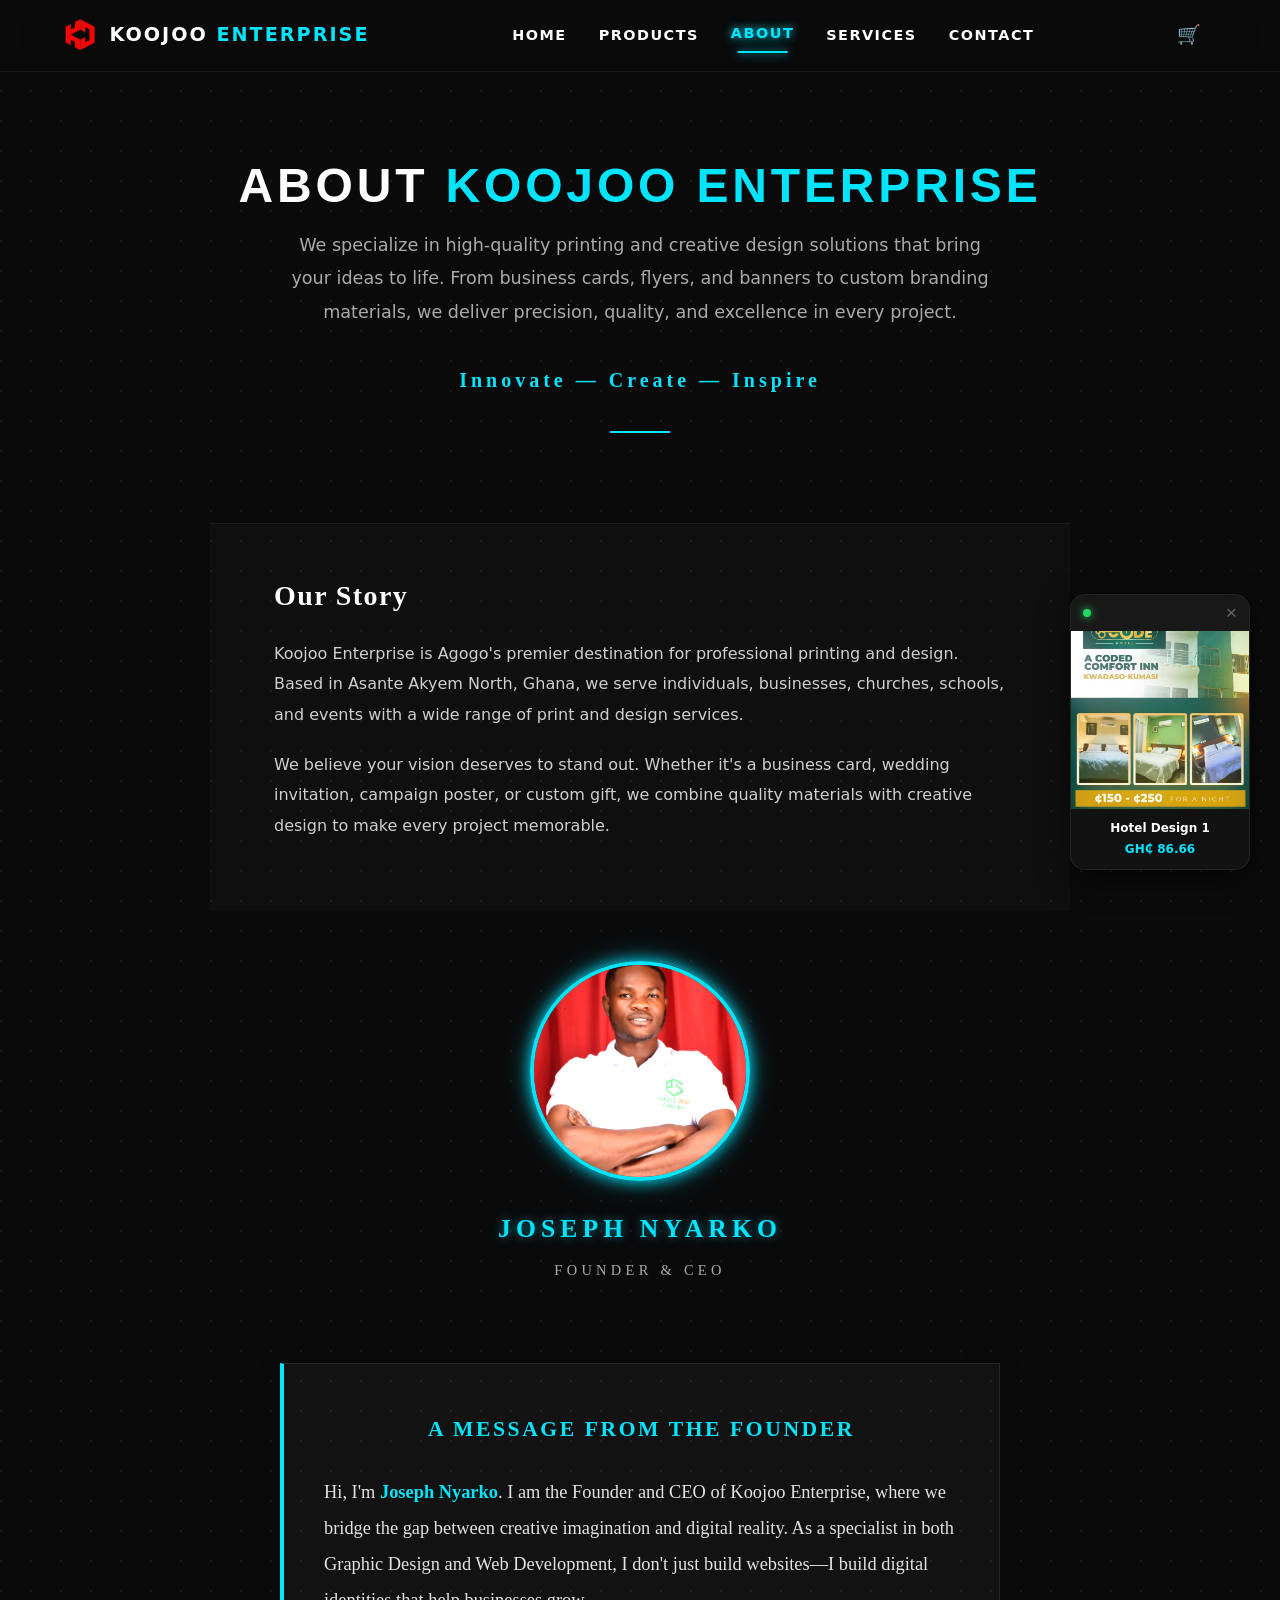
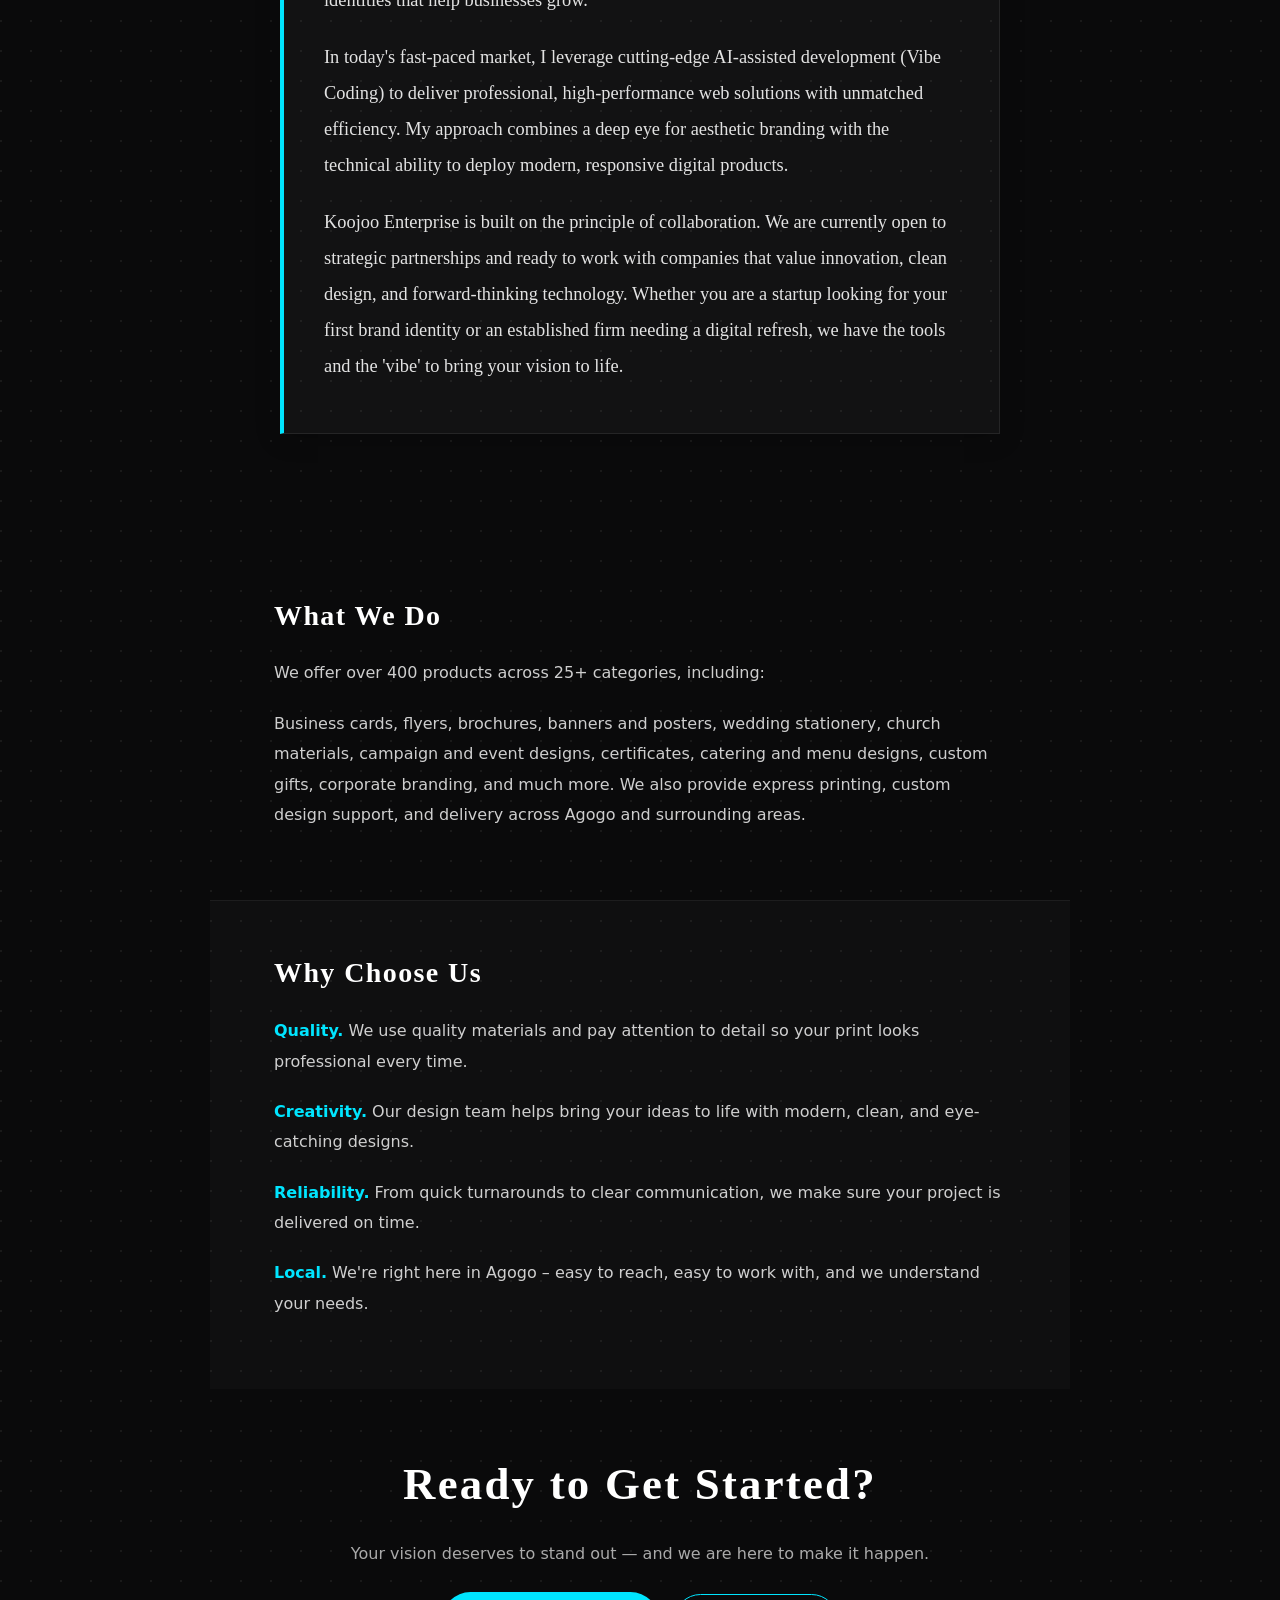
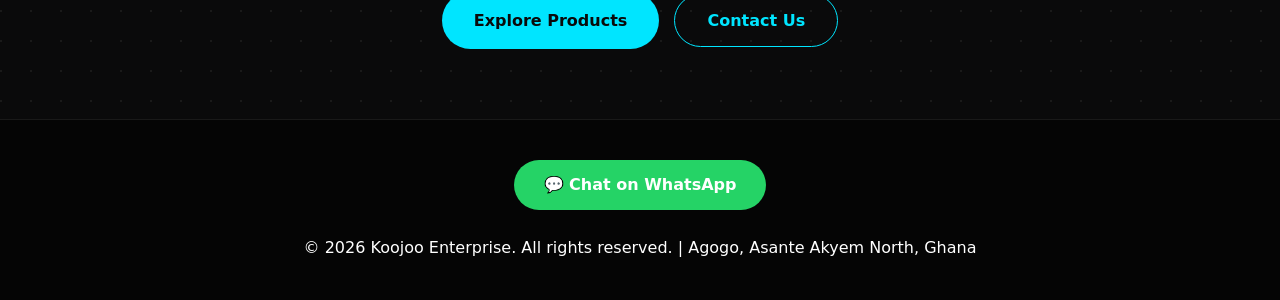
==== commit 9a06bf22: "changes" ====
--- a/about.html
+++ b/about.html
@@ -168,6 +168,22 @@
         <a href="index.html#contact" class="btn-secondary" style="border: 1px solid var(--primary); padding: 1rem 2rem; border-radius: 50px; font-weight: 700; color: var(--primary);">Contact Us</a>
     </section>
 
+    <!-- PRODUCT VIDEO PREVIEW (FLOAT REEL) -->
+    <div class="product-reel-pip" id="productReel" onclick="goToReelProduct()" style="cursor: pointer;">
+        <div class="pip-header">
+            <div class="pip-status-dot"></div>
+            <button onclick="closeReel(event)">&times;</button>
+        </div>
+        <div class="pip-content" id="pipContent">
+             <div class="pip-loading">Initializing Reel...</div>
+        </div>
+        <div class="pip-info">
+            <div id="pipName">Loading...</div>
+            <div id="pipPrice">GH₵ 0.00</div>
+        </div>
+        <div class="pip-overlay"></div>
+    </div>
+
     <!-- FOOTER -->
     <footer style="background: #050505; border-top: 1px solid var(--border); padding: 40px 5%; text-align: center;">
         <div style="margin-bottom: 25px;">
--- a/css/style.css
+++ b/css/style.css
@@ -4,8 +4,7 @@
    ======================================== */
 :root {
     --primary: #00E5FF;
-    --secondary: #FF007A;
-    --yellow: #FFD600;
+    --secondary: #008999;
     --dark: #0A0A0B;
     --dark-overlay: rgba(10, 10, 11, 0.9);
     --glass: rgba(255, 255, 255, 0.04);
@@ -46,9 +45,9 @@
 h3 { font-family: 'Montserrat', sans-serif; font-size: clamp(1.2rem, 3vw, 1.6rem); font-weight: 700; text-transform: uppercase; }
 
 .highlight {
-    background: linear-gradient(to right, var(--primary), var(--secondary));
-    -webkit-background-clip: text;
-    -webkit-text-fill-color: transparent;
+    color: var(--primary);
+    background: none;
+    -webkit-text-fill-color: initial;
 }
 
 a { text-decoration: none; color: inherit; transition: color 0.3s ease, transform 0.3s ease; }
@@ -95,6 +94,7 @@
 }
 
 .nav-links a {
+    color: var(--white);
     font-size: 0.9rem;
     font-weight: 700;
     text-transform: uppercase;
@@ -104,21 +104,10 @@
     padding: 8px 0;
 }
 
-/* Individual Neon Glows */
-.nav-links a:nth-child(1) { color: #00E5FF; } /* Home - Cyan */
-.nav-links a:nth-child(1):hover, .nav-links a:nth-child(1).active { text-shadow: 0 0 8px #00E5FF, 0 0 15px rgba(0,229,255,0.4); }
-
-.nav-links a:nth-child(2) { color: #FF007A; } /* Products - Magenta */
-.nav-links a:nth-child(2):hover, .nav-links a:nth-child(2).active { text-shadow: 0 0 8px #FF007A, 0 0 15px rgba(255,0,122,0.4); }
-
-.nav-links a:nth-child(3) { color: #FFD600; } /* About - Yellow */
-.nav-links a:nth-child(3):hover, .nav-links a:nth-child(3).active { text-shadow: 0 0 8px #FFD600, 0 0 15px rgba(255,214,0,0.4); }
-
-.nav-links a:nth-child(4) { color: #00FF85; } /* Services - Green */
-.nav-links a:nth-child(4):hover, .nav-links a:nth-child(4).active { text-shadow: 0 0 8px #00FF85, 0 0 15px rgba(0,255,133,0.4); }
-
-.nav-links a:nth-child(5) { color: #FF6B00; } /* Contact - Orange */
-.nav-links a:nth-child(5):hover, .nav-links a:nth-child(5).active { text-shadow: 0 0 8px #FF6B00, 0 0 15px rgba(255,107,0,0.4); }
+.nav-links a:hover, .nav-links a.active { 
+    color: var(--primary);
+    text-shadow: 0 0 8px var(--primary), 0 0 15px rgba(0, 229, 255, 0.2); 
+}
 
 /* Animated Underline */
 .nav-links a::after {
@@ -705,3 +694,141 @@
 .search-result-item:last-child { border-bottom: none; }
 
 .no-results { padding: 20px; text-align: center; color: #666; }
+
+/* --- PRODUCT REEL (PIP) --- */
+.product-reel-pip {
+    position: fixed;
+    bottom: 30px;
+    right: 30px;
+    width: 180px;
+    background: #111;
+    border: 1px solid var(--border);
+    border-radius: 15px;
+    overflow: hidden;
+    z-index: 1500;
+    box-shadow: 0 10px 30px rgba(0,0,0,0.5);
+    transition: 0.3s;
+    cursor: pointer;
+}
+
+.product-reel-pip:hover {
+    transform: translateY(-5px) scale(1.05);
+    border-color: var(--primary);
+    box-shadow: 0 15px 40px rgba(0, 229, 255, 0.2);
+}
+
+.pip-header {
+    padding: 8px 12px;
+    display: flex;
+    justify-content: space-between;
+    align-items: center;
+    background: rgba(255,255,255,0.03);
+}
+
+.pip-status-dot {
+    width: 8px;
+    height: 8px;
+    background: var(--success);
+    border-radius: 50%;
+    box-shadow: 0 0 8px var(--success);
+    animation: pulse 2s infinite;
+}
+
+@keyframes pulse {
+    0% { opacity: 1; }
+    50% { opacity: 0.4; }
+    100% { opacity: 1; }
+}
+
+.pip-header button {
+    background: none;
+    border: none;
+    color: #666;
+    font-size: 1.2rem;
+    cursor: pointer;
+    line-height: 1;
+}
+
+.pip-header button:hover { color: white; }
+
+.pip-content {
+    width: 100%;
+    aspect-ratio: 1/1;
+    background: #000;
+    position: relative;
+    overflow: hidden;
+    display: flex;
+    align-items: center;
+    justify-content: center;
+}
+
+.pip-content img {
+    position: absolute;
+    top: 0;
+    left: 0;
+    width: 100%;
+    height: 100%;
+    object-fit: cover;
+    transition: opacity 1.5s cubic-bezier(0.4, 0, 0.2, 1), transform 8s linear, filter 1.5s ease;
+}
+
+/* Ghosting Blending Effect */
+.pip-img-ghost {
+    filter: blur(12px) saturate(2) brightness(1.2);
+    mix-blend-mode: screen;
+    opacity: 0.4;
+    z-index: 2;
+    transform: scale(1.1);
+    pointer-events: none;
+}
+
+.pip-content.blending .pip-img-active {
+    opacity: 0;
+    filter: blur(10px);
+}
+
+.pip-content.blending .pip-img-ghost {
+    opacity: 0;
+    transform: scale(1.3);
+}
+
+.zoom-effect {
+    transform: scale(1.15);
+}
+
+.pip-info {
+    padding: 10px;
+    font-size: 0.75rem;
+    text-align: center;
+}
+
+#pipName {
+    font-weight: 700;
+    white-space: nowrap;
+    overflow: hidden;
+    text-overflow: ellipsis;
+    margin-bottom: 2px;
+}
+
+#pipPrice {
+    color: var(--primary);
+    font-weight: 800;
+}
+
+.pip-loading {
+    height: 100%;
+    display: flex;
+    align-items: center;
+    justify-content: center;
+    font-size: 0.7rem;
+    color: #444;
+}
+
+@media (max-width: 768px) {
+    .product-reel-pip {
+        bottom: 20px;
+        right: 20px;
+        width: 140px;
+    }
+}
+
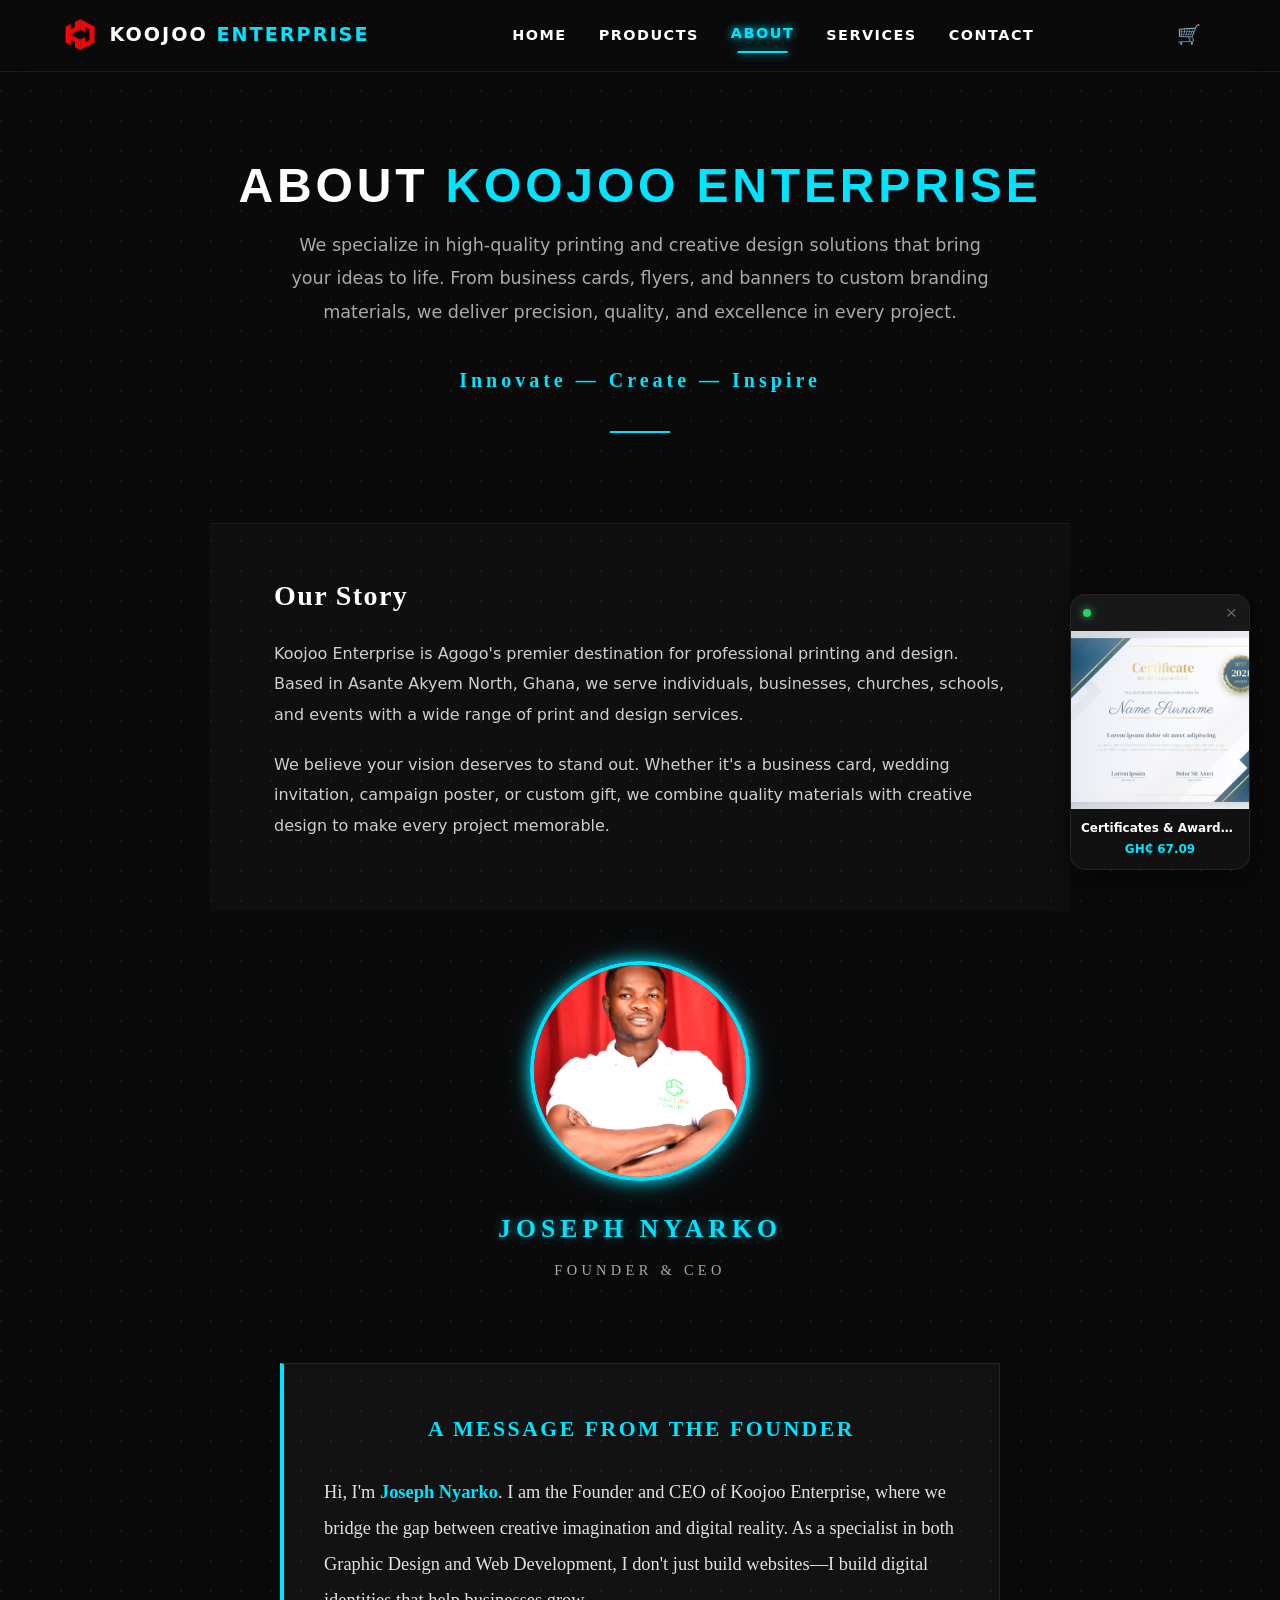
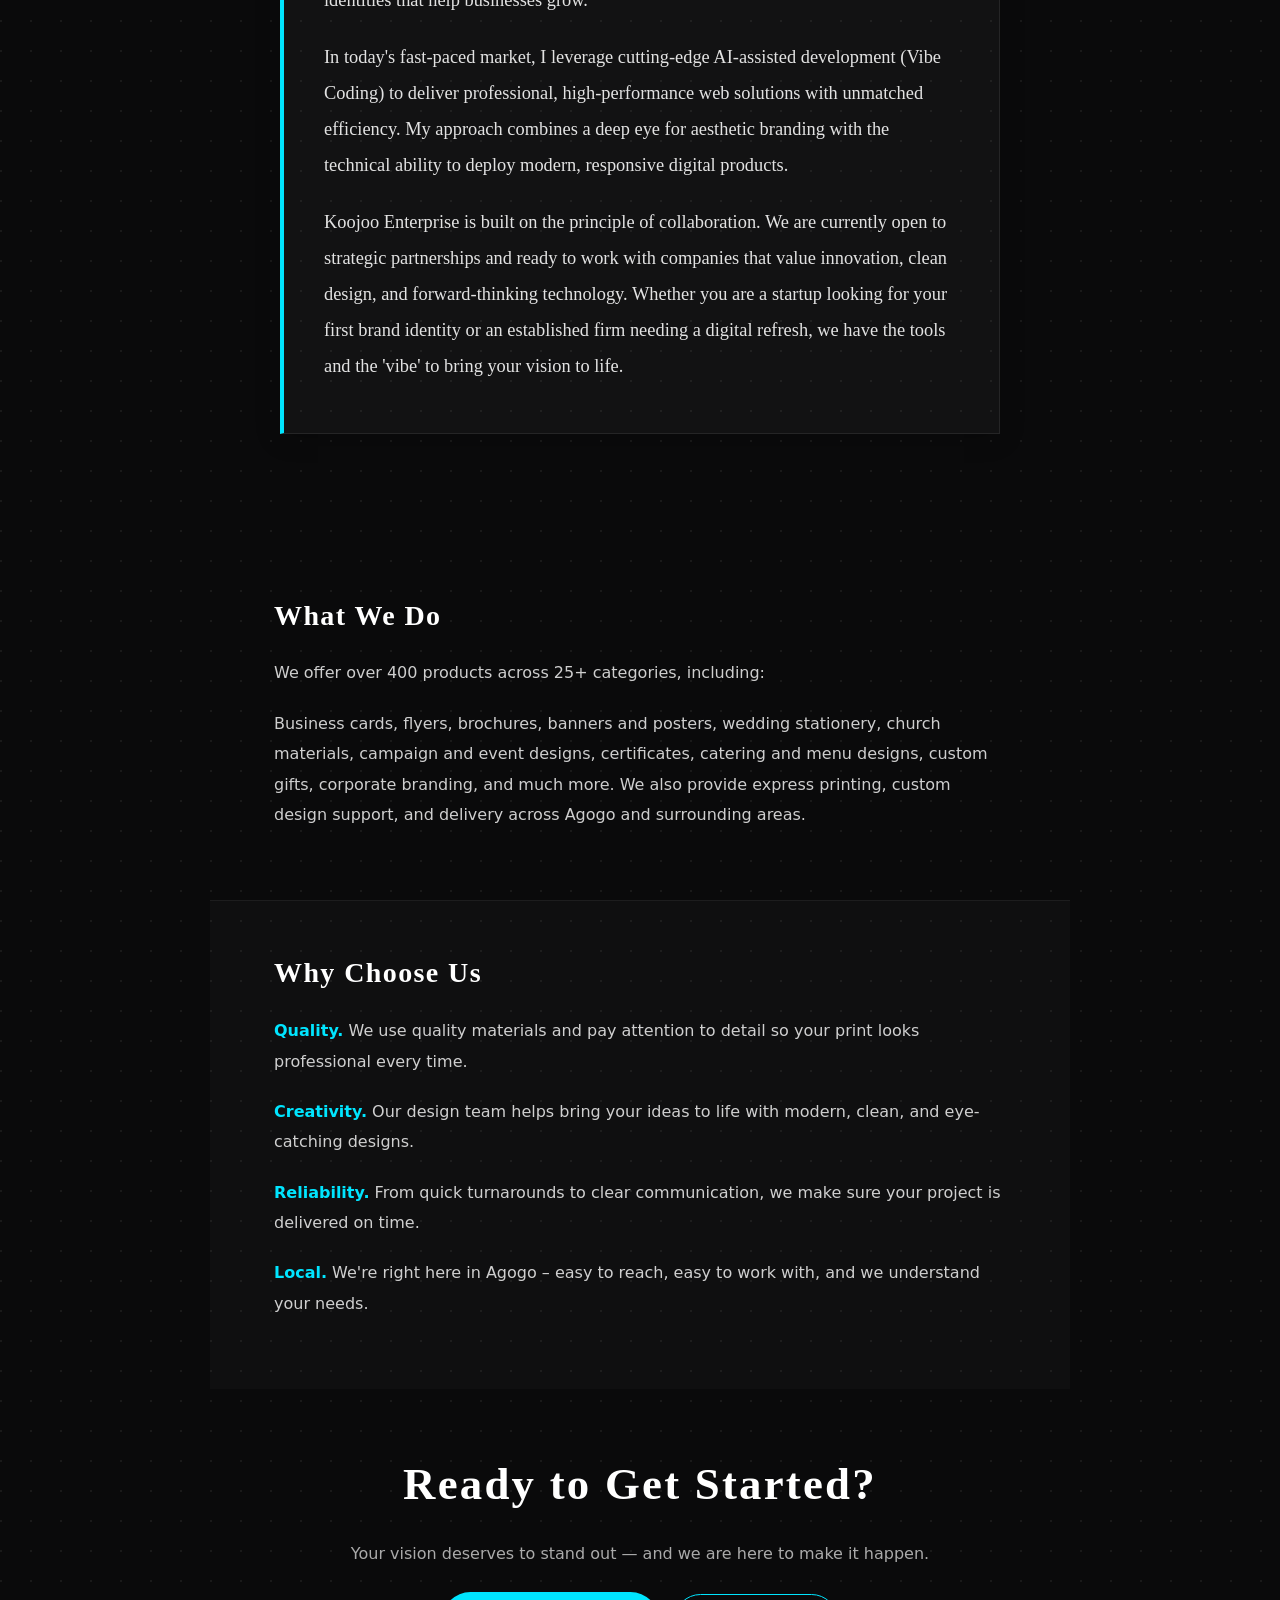
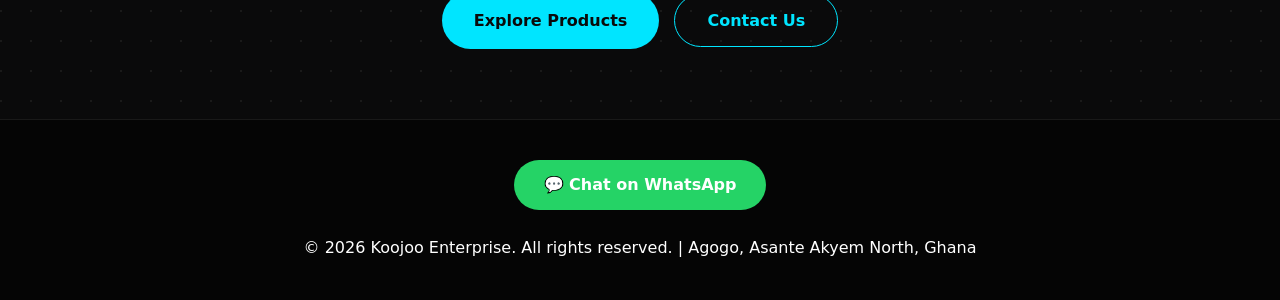
==== commit d963c1cd: "mobile responsive" ====
--- a/about.html
+++ b/about.html
@@ -82,6 +82,15 @@
         .about-cta { text-align: center; padding: 60px 5%; }
         .about-cta .btn-primary { margin: 0 10px 10px 0; }
         .about-cta h2 { font-family: 'Cormorant Garamond', serif; font-weight: 600; text-transform: none; letter-spacing: 0.05em; }
+
+        @media (max-width: 768px) {
+            .about-hero { padding: 40px 5%; }
+            .about-hero p { font-size: 1rem; line-height: 1.6; }
+            .about-section { padding: 30px 5%; }
+            .about-image { width: 180px; height: 180px; }
+            .about-ceo-block { padding: 30px 20px; margin-bottom: 40px; }
+            .about-ceo-block p { font-size: 1.05rem; line-height: 1.7; }
+        }
     </style>
 </head>
 <body class="about-page">
--- a/css/style.css
+++ b/css/style.css
@@ -1,4 +1,3 @@
-
 /* ========================================
    ROOT VARIABLES & RESET
    ======================================== */
@@ -109,7 +108,6 @@
     text-shadow: 0 0 8px var(--primary), 0 0 15px rgba(0, 229, 255, 0.2); 
 }
 
-/* Animated Underline */
 .nav-links a::after {
     content: '';
     position: absolute;
@@ -153,6 +151,243 @@
 .mobile-nav-toggle.active span:nth-child(2) { opacity: 0; }
 .mobile-nav-toggle.active span:nth-child(3) { transform: translateY(-8px) rotate(-45deg); }
 
+.cart-btn-nav {
+    position: relative;
+    font-size: 1.2rem;
+    cursor: pointer;
+    margin-right: 15px;
+}
+
+.cart-count {
+    position: absolute;
+    top: -8px;
+    right: -10px;
+    background: var(--secondary);
+    color: white;
+    font-size: 0.7rem;
+    width: 18px;
+    height: 18px;
+    border-radius: 50%;
+    display: flex;
+    align-items: center;
+    justify-content: center;
+    font-weight: bold;
+}
+
+.cta-btn {
+    background: var(--success);
+    color: var(--white);
+    padding: 0.5rem 1rem;
+    border-radius: 50px;
+    font-weight: 700;
+    font-size: 0.9rem;
+    display: flex;
+    align-items: center;
+    gap: 5px;
+}
+
+.cta-btn:hover { transform: translateY(-2px); box-shadow: 0 5px 20px rgba(37, 211, 102, 0.4); }
+
+/* --- HERO SECTION --- */
+.hero {
+    min-height: 80vh;
+    display: flex;
+    align-items: center;
+    justify-content: space-between;
+    padding: 140px 5% 60px;
+    gap: 40px;
+}
+
+.hero-content {
+    flex: 1;
+    min-width: 300px;
+}
+
+.hero-image {
+    flex: 1;
+    min-width: 300px;
+    display: flex;
+    align-items: center;
+    justify-content: center;
+}
+
+.hero-image img {
+    width: 100%;
+    max-width: 700px;
+    height: auto;
+    border-radius: 15px;
+    filter: contrast(1.1) brightness(1.05) saturate(1.15);
+    box-shadow: 0 20px 60px rgba(0, 229, 255, 0.2);
+    transition: 0.3s;
+}
+
+.hero-image img:hover {
+    transform: scale(1.03);
+    box-shadow: 0 30px 80px rgba(0, 229, 255, 0.3);
+}
+
+.hero h1 { font-size: clamp(2.5rem, 5vw, 4.5rem); margin-bottom: 1rem; }
+.hero p { color: var(--text-muted); max-width: 600px; margin-bottom: 2rem; font-size: 1.1rem; }
+
+.hero-btns {
+    display: flex;
+    gap: 15px;
+}
+
+.btn-primary {
+    background: var(--primary);
+    color: var(--dark);
+    padding: 1rem 2rem;
+    border-radius: 50px;
+    font-weight: 700;
+    display: inline-flex;
+    align-items: center;
+    gap: 8px;
+    border: none;
+    cursor: pointer;
+}
+
+.btn-primary:hover {
+    background: var(--white);
+    transform: translateY(-3px);
+    box-shadow: 0 10px 30px rgba(0, 229, 255, 0.3);
+}
+
+/* --- SEARCH SECTION --- */
+.search-container {
+    padding: 80px 5%;
+    background: rgba(0,229,255,0.02);
+    text-align: center;
+}
+
+.search-wrapper {
+    position: relative;
+    max-width: 600px;
+    margin: 0 auto;
+}
+
+.search-wrapper input {
+    width: 100%;
+    padding: 15px 25px;
+    border-radius: 50px;
+    border: 1px solid var(--border);
+    background: rgba(0,0,0,0.5);
+    color: white;
+    outline: none;
+}
+
+/* --- GRID LAYOUTS --- */
+.container { padding: 80px 5%; }
+
+.section-header { text-align: center; margin-bottom: 50px; }
+.section-header h2 { font-size: 2.5rem; margin-bottom: 10px; }
+.section-header p { color: var(--text-muted); }
+
+.grid-auto {
+    display: grid;
+    grid-template-columns: repeat(auto-fill, minmax(320px, 1fr));
+    gap: 30px;
+}
+
+.card-image {
+    width: 100%;
+    aspect-ratio: 1 / 1;
+    background: #1a1a1b;
+    display: flex;
+    align-items: center;
+    justify-content: center;
+    position: relative;
+    overflow: hidden;
+}
+
+.card-image img {
+    width: 100%;
+    height: 100%;
+    object-fit: cover;
+    opacity: 0.85;
+    transition: 0.5s cubic-bezier(0.4, 0, 0.2, 1);
+    filter: contrast(1.05) brightness(1.02) saturate(1.1) sepia(0.05);
+    image-rendering: -webkit-optimize-contrast;
+    image-rendering: crisp-edges;
+}
+
+.card:hover .card-image img {
+    opacity: 1;
+    transform: scale(1.1);
+    filter: contrast(1.1) brightness(1.05) saturate(1.2) sepia(0);
+}
+
+.card {
+    background: var(--glass);
+    border: 1px solid var(--border);
+    border-radius: 15px;
+    overflow: hidden;
+    transition: 0.4s cubic-bezier(0.4, 0, 0.2, 1);
+    position: relative;
+    display: flex;
+    flex-direction: column;
+}
+
+.card:hover {
+    border-color: var(--primary);
+    transform: translateY(-8px);
+    box-shadow: 0 20px 40px rgba(0, 229, 255, 0.15);
+}
+
+.card-content { 
+    padding: 20px; 
+    flex-grow: 1;
+    display: flex;
+    flex-direction: column;
+}
+.card-title { font-size: 1.1rem; margin-bottom: 5px; color: var(--white); }
+.card-price { color: var(--primary); font-weight: 700; font-size: 1.2rem; margin-bottom: 15px; display: block; }
+.card-meta { color: var(--text-muted); font-size: 0.9rem; margin-bottom: 15px; display: block;}
+
+.btn-sm {
+    padding: 0.5rem 1rem;
+    border-radius: 20px;
+    font-size: 0.85rem;
+    border: 1px solid var(--border);
+    background: rgba(255,255,255,0.1);
+    color: white;
+    cursor: pointer;
+    transition: 0.3s;
+}
+
+.btn-sm:hover { background: var(--primary); color: var(--dark); border-color: var(--primary); }
+.btn-add { width: 100%; text-align: center; }
+
+/* --- CONTACT SECTION --- */
+.contact-grid {
+    display: grid;
+    grid-template-columns: repeat(auto-fit, minmax(300px, 1fr));
+    gap: 40px;
+}
+
+.contact-info-card, .contact-form-card {
+    background: var(--glass);
+    padding: 40px;
+    border-radius: 20px;
+    border: 1px solid var(--border);
+}
+
+.contact-item {
+    background: rgba(255,255,255,0.03);
+    padding: 15px;
+    border-radius: 12px;
+    border: 1px solid var(--border);
+    margin-bottom: 15px;
+}
+
+.contact-item-actions {
+    display: flex;
+    gap: 15px;
+    font-size: 0.85rem;
+    font-weight: 600;
+}
+
+/* --- MOBILE RESPONSIVENESS (Below 768px) --- */
 @media (max-width: 768px) {
     .mobile-nav-toggle { display: flex; }
 
@@ -173,190 +408,34 @@
 
     .nav-links.active { right: 0; }
     .nav-links a { font-size: 1.5rem; font-weight: 700; }
-}
-
-.cart-btn-nav {
-    position: relative;
-    font-size: 1.2rem;
-    cursor: pointer;
-    margin-right: 15px;
-}
-
-.cart-count {
-    position: absolute;
-    top: -8px;
-    right: -10px;
-    background: var(--secondary);
-    color: white;
-    font-size: 0.7rem;
-    width: 18px;
-    height: 18px;
-    border-radius: 50%;
-    display: flex;
-    align-items: center;
-    justify-content: center;
-    font-weight: bold;
-}
-
-.cta-btn {
-    background: var(--success);
-    color: var(--white);
-    padding: 0.5rem 1rem;
-    border-radius: 50px;
-    font-weight: 700;
-    font-size: 0.9rem;
-    display: flex;
-    align-items: center;
-    gap: 5px;
-}
-
-.cta-btn:hover { transform: translateY(-2px); box-shadow: 0 5px 20px rgba(37, 211, 102, 0.4); }
-
-/* --- HERO SECTION --- */
-.hero {
-    min-height: 80vh;
-    display: flex;
-    align-items: center;
-    justify-content: space-between;
-    padding: 100px 5% 60px;
-    gap: 40px;
-}
-
-.hero-content {
-    flex: 1; /* Keep text content flexible */
-    min-width: 300px;
-}
-
-.hero-image {
-    flex: 1; /* Revert flex to 1 to balance with content */
-    min-width: 300px;
-    display: flex;
-    align-items: center;
-    justify-content: center;
-}
-
-.hero-image img {
-    width: 100%;
-    max-width: 700px; /* Reduced from 900px */
-    height: auto;
-    border-radius: 15px;
-    filter: contrast(1.1) brightness(1.05) saturate(1.15);
-    box-shadow: 0 20px 60px rgba(0, 229, 255, 0.2);
-    transition: 0.3s;
-}
-
-.hero-image img:hover {
-    transform: scale(1.03);
-    box-shadow: 0 30px 80px rgba(0, 229, 255, 0.3);
-}
-
-.hero h1 { font-size: clamp(2.5rem, 5vw, 4.5rem); margin-bottom: 1rem; }
-.hero p { color: var(--text-muted); max-width: 600px; margin-bottom: 2rem; font-size: 1.1rem; }
-
-.btn-primary {
-    background: var(--primary);
-    color: var(--dark);
-    padding: 1rem 2rem;
-    border-radius: 50px;
-    font-weight: 700;
-    display: inline-flex;
-    align-items: center;
-    gap: 8px;
-    border: none;
-    cursor: pointer;
-}
-
-.btn-primary:hover {
-    background: var(--white);
-    transform: translateY(-3px);
-    box-shadow: 0 10px 30px rgba(0, 229, 255, 0.3);
-}
-
-/* --- GRID LAYOUTS --- */
-.container { padding: 80px 5%; }
-
-.section-header { text-align: center; margin-bottom: 50px; }
-.section-header h2 { font-size: 2.5rem; margin-bottom: 10px; }
-.section-header p { color: var(--text-muted); }
-
-.grid-auto {
-    display: grid;
-    /* slightly larger columns for bigger previews */
-    grid-template-columns: repeat(auto-fill, minmax(320px, 1fr));
-    gap: 30px;
-}
-
-/* enlarge card images for better preview quality */
-.card-image {
-    width: 100%;
-    aspect-ratio: 1 / 1;
-    background: #1a1a1b;
-    display: flex;
-    align-items: center;
-    justify-content: center;
-    position: relative;
-    overflow: hidden;
-}
-
-.card-image img {
-    width: 100%;
-    height: 100%;
-    object-fit: cover;
-    opacity: 0.85;
-    transition: 0.5s cubic-bezier(0.4, 0, 0.2, 1);
-    filter: contrast(1.05) brightness(1.02) saturate(1.1) sepia(0.05);
-    image-rendering: -webkit-optimize-contrast;
-    image-rendering: crisp-edges;
-}
-
-.card:hover .card-image img {
-    opacity: 1;
-    transform: scale(1.1);
-    filter: contrast(1.1) brightness(1.05) saturate(1.2) sepia(0);
-}
-
-/* --- PRODUCT & CATEGORY CARDS --- */
-.card {
-    background: var(--glass);
-    border: 1px solid var(--border);
-    border-radius: 15px;
-    overflow: hidden;
-    transition: 0.4s cubic-bezier(0.4, 0, 0.2, 1);
-    position: relative;
-    display: flex;
-    flex-direction: column;
-}
-
-.card:hover {
-    border-color: var(--primary);
-    transform: translateY(-8px);
-    box-shadow: 0 20px 40px rgba(0, 229, 255, 0.15);
-}
-
-.card-content { 
-    padding: 20px; 
-    flex-grow: 1;
-    display: flex;
-    flex-direction: column;
-}
-.card-title { font-size: 1.1rem; margin-bottom: 5px; color: var(--white); }
-.card-price { color: var(--primary); font-weight: 700; font-size: 1.2rem; margin-bottom: 15px; display: block; }
-.card-meta { color: var(--text-muted); font-size: 0.9rem; margin-bottom: 15px; display: block;}
-
-.btn-sm {
-    padding: 0.5rem 1rem;
-    border-radius: 20px;
-    font-size: 0.85rem;
-    border: 1px solid var(--border);
-    background: rgba(255,255,255,0.1);
-    color: white;
-    cursor: pointer;
-    transition: 0.3s;
-}
-
-.btn-sm:hover { background: var(--primary); color: var(--dark); border-color: var(--primary); }
-
-.btn-add { width: 100%; text-align: center; }
+
+    .hero {
+        min-height: 60vh;
+        flex-direction: column-reverse;
+        text-align: center;
+        padding-top: 120px;
+        gap: 30px;
+    }
+
+    .hero-content { margin: 0 auto; }
+    .hero h1 { font-size: 2.2rem; }
+    .hero-btns { flex-direction: column; align-items: center; }
+    .hero-btns .btn-primary, .hero-btns .btn-secondary { width: 100%; justify-content: center; }
+
+    .grid-auto {
+        grid-template-columns: repeat(auto-fill, minmax(160px, 1fr));
+        gap: 15px;
+    }
+
+    .contact-grid { grid-template-columns: 1fr; }
+    .contact-info-card, .contact-form-card { padding: 30px 20px; }
+}
+
+@media (max-width: 480px) {
+    .grid-auto { grid-template-columns: 1fr 1fr; }
+    .hero h1 { font-size: 1.8rem; }
+}
+
 
 /* --- CART MODAL --- */
 .cart-overlay {
@@ -602,61 +681,18 @@
     .content-header {
         flex-direction: column;
         align-items: flex-start;
-    }
-}
-
-@media (max-width: 768px) {
-    .navbar {
-        padding: 0.8rem 4%;
+        gap: 15px;
     }
     
-    .nav-links { 
-        display: none; 
-    }
-    
-    .hero {
-        min-height: 60vh;
-        text-align: center;
-        padding-top: 120px;
-    }
-    
-    .hero-content {
-        margin: 0 auto;
-    }
-
-    .hero h1 { font-size: 2.2rem; }
-    
-    .grid-auto {
-        grid-template-columns: repeat(auto-fill, minmax(160px, 1fr));
-        gap: 15px;
-    }
-    
-    .card-content {
-        padding: 15px;
-    }
-    
-    .card-title {
-        font-size: 0.95rem;
-    }
-
-    .cart-sidebar { 
-        width: 100%; 
-    }
-}
-
-@media (max-width: 480px) {
-    .grid-auto {
-        grid-template-columns: 1fr 1fr;
-    }
-    
-    .hero h1 { font-size: 1.8rem; }
-    
-    .btn-primary {
-        padding: 0.8rem 1.5rem;
-        font-size: 0.9rem;
-    }
-}
-
+    .content-header > div:first-child {
+        width: 100%;
+        justify-content: space-between;
+    }
+
+    .search-box-mini {
+        width: 100%;
+    }
+}
 
 /* --- SEARCH RESULTS --- */
 .search-results {
@@ -831,4 +867,3 @@
         width: 140px;
     }
 }
-
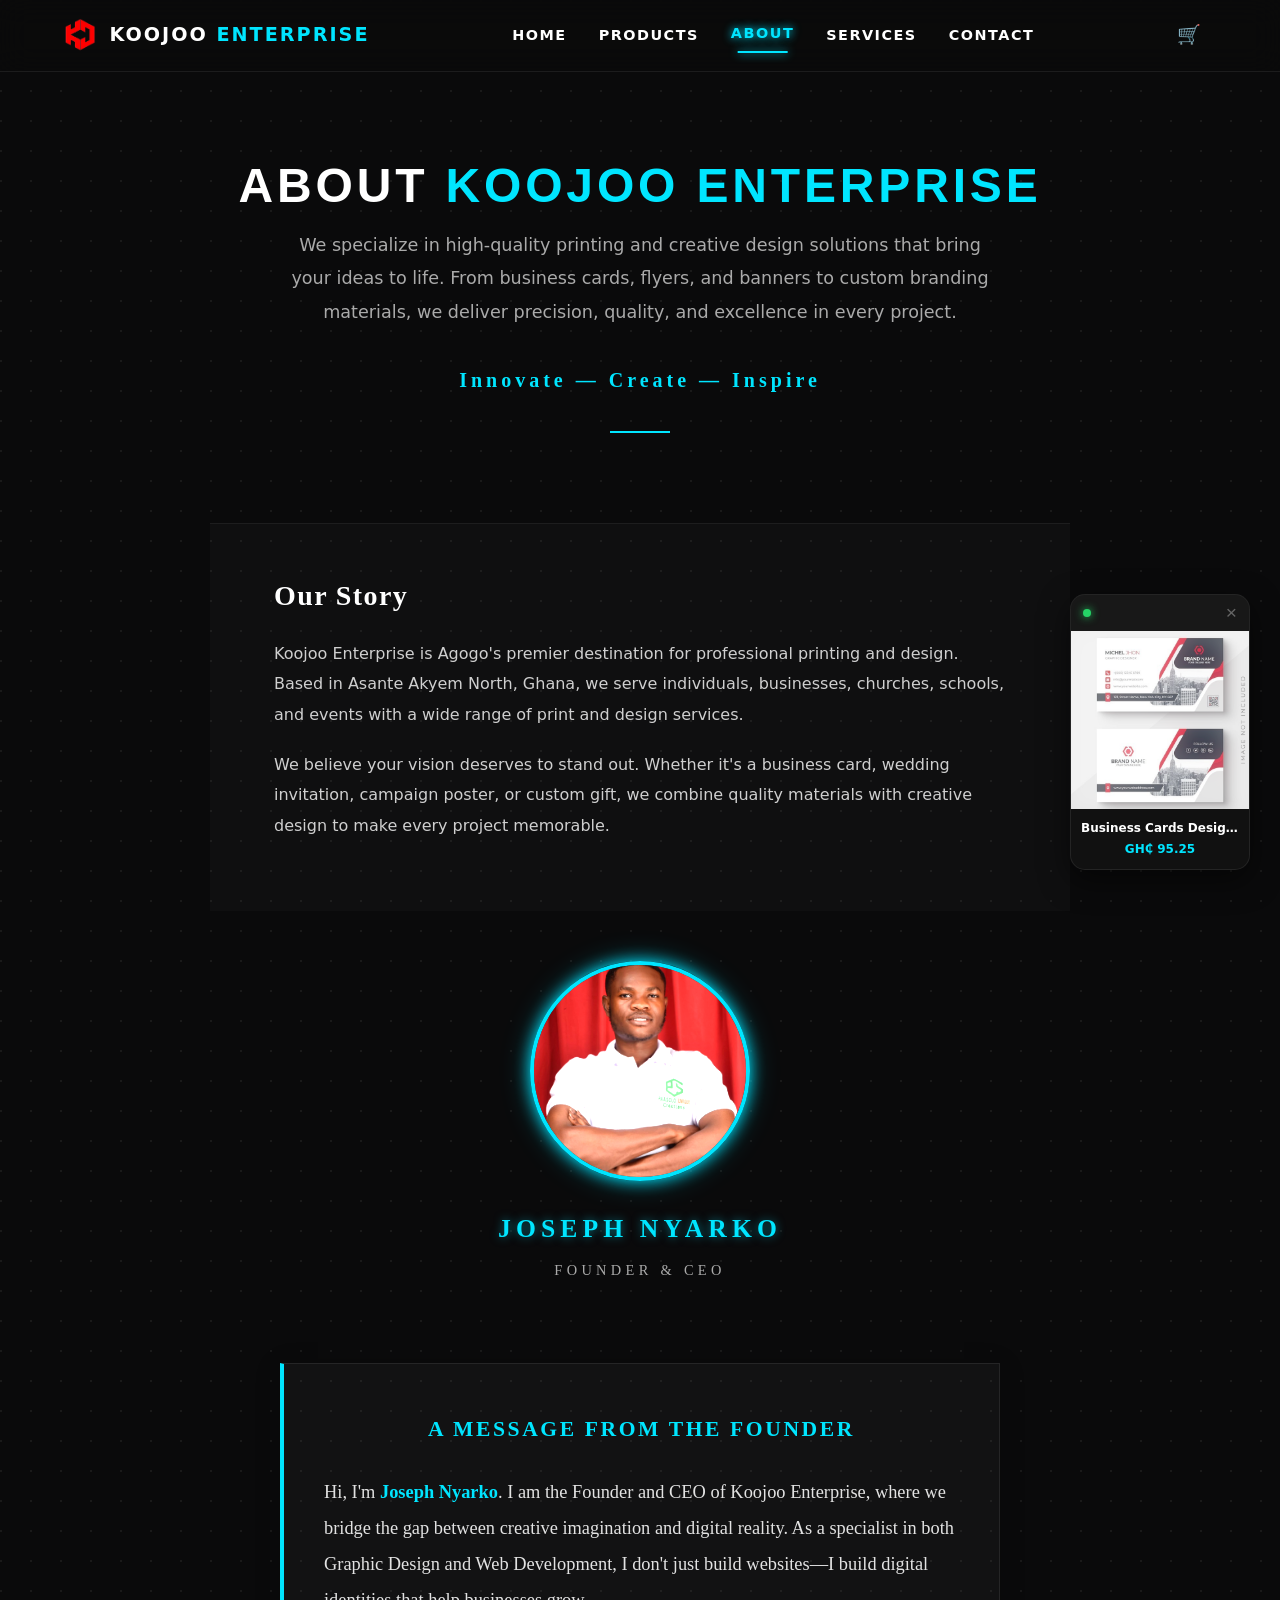
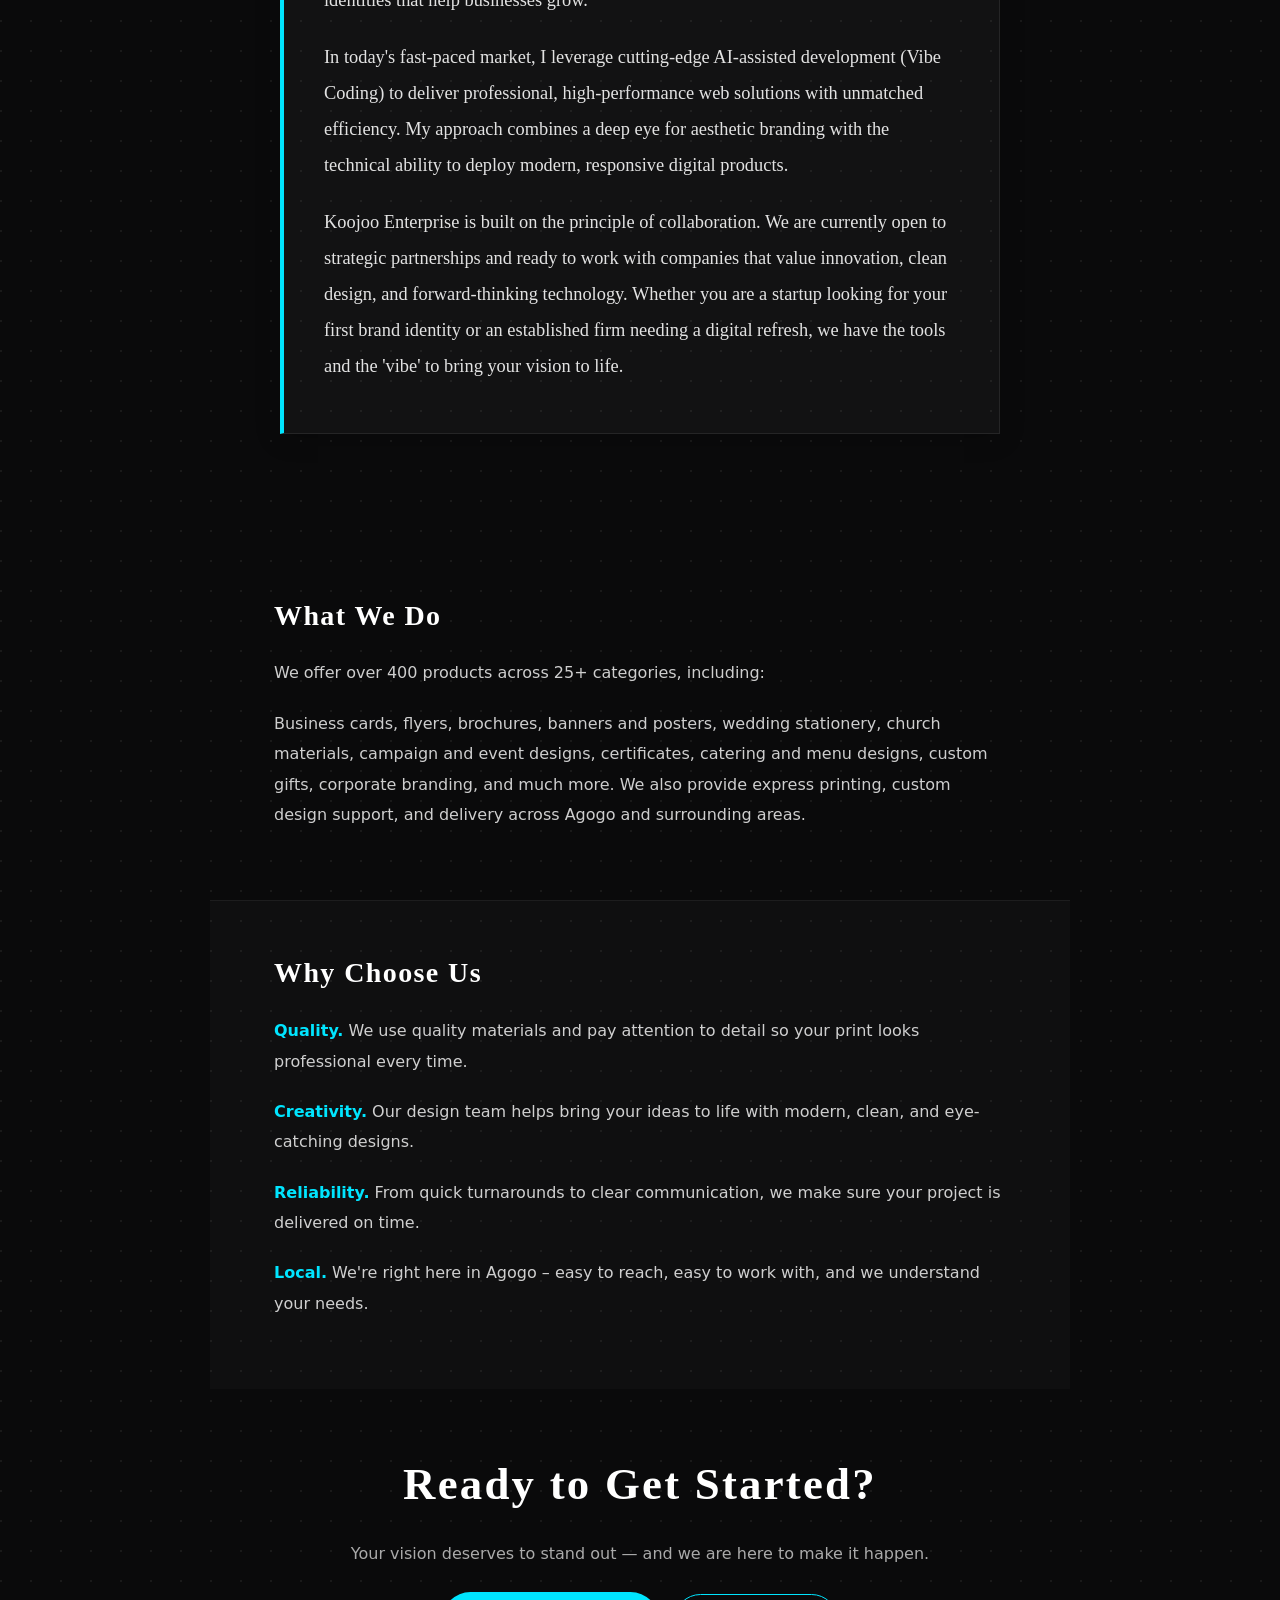
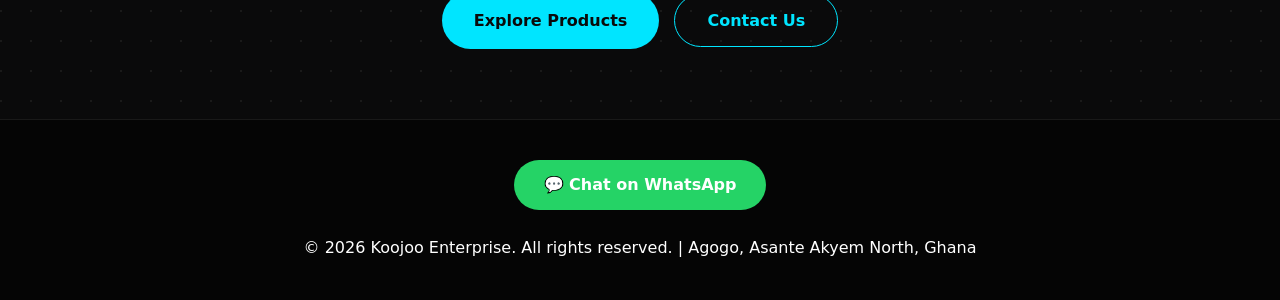
==== commit 52eaa4f2: "new changes" ====
--- a/about.html
+++ b/about.html
@@ -1,207 +1 @@
-<!DOCTYPE html>
-<html lang="en">
-<head>
-    <meta charset="UTF-8">
-    <meta name="viewport" content="width=device-width, initial-scale=1.0">
-    <title>About Us | Koojoo Enterprise</title>
-    <meta name="description" content="Learn about Koojoo Enterprise – Agogo's premier printing and design company. Our story, mission, and commitment to quality.">
-    <link href="https://fonts.googleapis.com/css2?family=Montserrat:wght@800;900&family=Inter:wght@400;600;700&family=Cormorant+Garamond:ital,wght@0,400;0,600;1,400&display=swap" rel="stylesheet">
-    <link rel="stylesheet" href="css/style.css">
-    <link rel="apple-touch-icon" sizes="180x180" href="favicon_io/apple-touch-icon.png">
-    <link rel="icon" type="image/png" sizes="32x32" href="favicon_io/favicon-32x32.png">
-    <link rel="icon" type="image/png" sizes="16x16" href="favicon_io/favicon-16x16.png">
-    <link rel="manifest" href="favicon_io/site.webmanifest">
-    <link rel="icon" type="image/x-icon" href="favicon_io/favicon.ico">
-    <meta http-equiv="X-Frame-Options" content="DENY">
-    <meta http-equiv="X-Content-Type-Options" content="nosniff">
-    <meta http-equiv="Content-Security-Policy" content="default-src 'self'; script-src 'self' 'unsafe-inline'; style-src 'self' 'unsafe-inline' https://fonts.googleapis.com; font-src 'self' https://fonts.gstatic.com; img-src 'self' data: https://via.placeholder.com;">
-    <style>
-        .about-page { padding-top: 100px; }
-        .about-hero { padding: 60px 5%; text-align: center; }
-        .about-hero h1 { font-size: clamp(2rem, 4vw, 3rem); margin-bottom: 1rem; letter-spacing: 0.08em; }
-        .about-hero p { color: var(--text-muted); max-width: 700px; margin: 0 auto 2rem; font-size: 1.1rem; line-height: 1.9; }
-        .about-hero .tagline { font-family: 'Cormorant Garamond', serif; font-size: 1.25rem; font-weight: 600; letter-spacing: 0.2em; color: var(--primary); }
-        .about-divider { width: 60px; height: 2px; background: var(--primary); margin: 30px auto; box-shadow: 0 0 10px var(--primary-glow); }
-        .about-section { padding: 50px 5%; max-width: 860px; margin: 0 auto; }
-        .about-section h2 { font-family: 'Cormorant Garamond', serif; font-size: 1.75rem; font-weight: 600; margin-bottom: 1.25rem; color: var(--white); letter-spacing: 0.05em; text-transform: none; }
-        .about-section p { color: rgba(255,255,255,0.8); line-height: 1.9; margin-bottom: 1.25rem; font-size: 1rem; }
-        .about-image-wrap { text-align: center; padding: 50px 5% 30px; }
-        .about-image { 
-            width: 220px; 
-            height: 220px; 
-            margin: 0 auto 28px; 
-            border-radius: 50%; 
-            overflow: hidden; 
-            border: 4px solid var(--primary); 
-            box-shadow: 0 0 15px var(--primary), 
-                        inset 0 0 15px var(--primary),
-                        0 0 30px rgba(0, 229, 255, 0.3); 
-            display: inline-flex; 
-            align-items: center; 
-            justify-content: center; 
-            transition: all 0.5s cubic-bezier(0.4, 0, 0.2, 1);
-            position: relative;
-        }
-        .about-image:hover {
-            transform: scale(1.05) rotate(2deg);
-            box-shadow: 0 0 25px var(--primary), 
-                        inset 0 0 20px var(--primary),
-                        0 0 50px rgba(0, 229, 255, 0.5);
-            border-color: var(--white);
-        }
-        .about-image img { width: 100%; height: 100%; object-fit: cover; display: block; filter: contrast(1.1) brightness(1.1); }
-        .about-image-caption { 
-            font-family: 'Cormorant Garamond', serif; 
-            font-size: 1.1rem; 
-            color: var(--white); 
-            letter-spacing: 0.1em;
-            line-height: 1.6;
-        }
-        .about-image-caption span {
-            display: block;
-            font-size: 1.6rem;
-            font-weight: 700;
-            color: var(--primary);
-            text-transform: uppercase;
-            letter-spacing: 0.2em;
-            margin-bottom: 5px;
-            text-shadow: 0 0 10px rgba(0, 229, 255, 0.5);
-        }
-        .about-image-caption em {
-            font-style: normal;
-            font-size: 0.9rem;
-            color: var(--text-muted);
-            text-transform: uppercase;
-            letter-spacing: 0.3em;
-        }
-        .about-ceo-block { max-width: 720px; margin: 0 auto 60px; padding: 48px 40px; background: rgba(255,255,255,0.03); border: 1px solid rgba(255,255,255,0.08); border-left: 4px solid var(--primary); box-shadow: 0 4px 24px rgba(0,0,0,0.2); }
-        .about-ceo-block h3 { font-family: 'Cormorant Garamond', serif; font-size: 1.35rem; font-weight: 600; color: var(--primary); letter-spacing: 0.12em; text-transform: uppercase; margin-bottom: 28px; text-align: center; }
-        .about-ceo-block p { font-family: 'Cormorant Garamond', serif; font-size: 1.15rem; line-height: 1.95; color: rgba(255,255,255,0.88); margin-bottom: 1.35rem; text-align: left; }
-        .about-ceo-block p:last-child { margin-bottom: 0; }
-        .about-ceo-block strong { color: var(--primary); font-weight: 600; }
-        .about-cta { text-align: center; padding: 60px 5%; }
-        .about-cta .btn-primary { margin: 0 10px 10px 0; }
-        .about-cta h2 { font-family: 'Cormorant Garamond', serif; font-weight: 600; text-transform: none; letter-spacing: 0.05em; }
-
-        @media (max-width: 768px) {
-            .about-hero { padding: 40px 5%; }
-            .about-hero p { font-size: 1rem; line-height: 1.6; }
-            .about-section { padding: 30px 5%; }
-            .about-image { width: 180px; height: 180px; }
-            .about-ceo-block { padding: 30px 20px; margin-bottom: 40px; }
-            .about-ceo-block p { font-size: 1.05rem; line-height: 1.7; }
-        }
-    </style>
-</head>
-<body class="about-page">
-
-    <!-- NAVIGATION -->
-    <nav class="navbar">
-        <a href="index.html" class="logo">
-            <img src="logo/logo.png" alt="Koojoo Enterprise Logo">
-            <span>KOOJOO <span>ENTERPRISE</span></span>
-        </a>
-        <div class="nav-links" id="navLinks">
-            <a href="index.html">Home</a>
-            <a href="products.html">Products</a>
-            <a href="about.html" class="active">About</a>
-            <a href="index.html#services">Services</a>
-            <a href="index.html#contact">Contact</a>
-        </div>
-        <div style="display: flex; align-items: center; gap: 15px;">
-            <div class="cart-btn-nav" onclick="toggleCart()">
-                🛒 <span class="cart-count">0</span>
-            </div>
-            <button class="mobile-nav-toggle" onclick="toggleMobileNav()" aria-label="Toggle Menu">
-                <span></span>
-                <span></span>
-                <span></span>
-            </button>
-        </div>
-    </nav>
-
-    <!-- ABOUT HERO -->
-    <section class="about-hero">
-        <h1>About <span class="highlight">Koojoo Enterprise</span></h1>
-        <p>We specialize in high-quality printing and creative design solutions that bring your ideas to life. From business cards, flyers, and banners to custom branding materials, we deliver precision, quality, and excellence in every project.</p>
-        <p class="tagline">Innovate — Create — Inspire</p>
-        <div class="about-divider"></div>
-    </section>
-
-    <!-- OUR STORY -->
-    <section class="about-section" style="background: rgba(255,255,255,0.02); border-top: 1px solid rgba(255,255,255,0.06);">
-        <h2>Our Story</h2>
-        <p>Koojoo Enterprise is Agogo's premier destination for professional printing and design. Based in Asante Akyem North, Ghana, we serve individuals, businesses, churches, schools, and events with a wide range of print and design services.</p>
-        <p>We believe your vision deserves to stand out. Whether it's a business card, wedding invitation, campaign poster, or custom gift, we combine quality materials with creative design to make every project memorable.</p>
-    </section>
-
-    <div class="about-image-wrap">
-        <div class="about-image">
-            <img src="about/my picture .jpeg" alt="Joseph Nyarko – Founder & CEO, Koojoo Enterprise" loading="lazy" onerror="this.parentElement.style.display='none'">
-        </div>
-        <div class="about-image-caption">
-            <span>Joseph Nyarko</span>
-            <em>Founder & CEO</em>
-        </div>
-    </div>
-    <section class="about-section">
-        <div class="about-ceo-block">
-            <h3>A Message from the Founder</h3>
-            <p>Hi, I'm <strong>Joseph Nyarko</strong>. I am the Founder and CEO of Koojoo Enterprise, where we bridge the gap between creative imagination and digital reality. As a specialist in both Graphic Design and Web Development, I don't just build websites—I build digital identities that help businesses grow.</p>
-            <p>In today's fast-paced market, I leverage cutting-edge AI-assisted development (Vibe Coding) to deliver professional, high-performance web solutions with unmatched efficiency. My approach combines a deep eye for aesthetic branding with the technical ability to deploy modern, responsive digital products.</p>
-            <p>Koojoo Enterprise is built on the principle of collaboration. We are currently open to strategic partnerships and ready to work with companies that value innovation, clean design, and forward-thinking technology. Whether you are a startup looking for your first brand identity or an established firm needing a digital refresh, we have the tools and the 'vibe' to bring your vision to life.</p>
-        </div>
-    </section>
-
-    <!-- WHAT WE DO -->
-    <section class="about-section">
-        <h2>What We Do</h2>
-        <p>We offer over 400 products across 25+ categories, including:</p>
-        <p>Business cards, flyers, brochures, banners and posters, wedding stationery, church materials, campaign and event designs, certificates, catering and menu designs, custom gifts, corporate branding, and much more. We also provide express printing, custom design support, and delivery across Agogo and surrounding areas.</p>
-    </section>
-
-    <!-- WHY CHOOSE US -->
-    <section class="about-section" style="background: rgba(255,255,255,0.02); border-top: 1px solid rgba(255,255,255,0.06);">
-        <h2>Why Choose Us</h2>
-        <p><strong style="color: var(--primary);">Quality.</strong> We use quality materials and pay attention to detail so your print looks professional every time.</p>
-        <p><strong style="color: var(--primary);">Creativity.</strong> Our design team helps bring your ideas to life with modern, clean, and eye-catching designs.</p>
-        <p><strong style="color: var(--primary);">Reliability.</strong> From quick turnarounds to clear communication, we make sure your project is delivered on time.</p>
-        <p><strong style="color: var(--primary);">Local.</strong> We're right here in Agogo – easy to reach, easy to work with, and we understand your needs.</p>
-    </section>
-
-    <!-- CTA -->
-    <section class="about-cta">
-        <h2 style="margin-bottom: 20px;">Ready to Get Started?</h2>
-        <p style="color: var(--text-muted); margin-bottom: 25px;">Your vision deserves to stand out — and we are here to make it happen.</p>
-        <a href="products.html" class="btn-primary">Explore Products</a>
-        <a href="index.html#contact" class="btn-secondary" style="border: 1px solid var(--primary); padding: 1rem 2rem; border-radius: 50px; font-weight: 700; color: var(--primary);">Contact Us</a>
-    </section>
-
-    <!-- PRODUCT VIDEO PREVIEW (FLOAT REEL) -->
-    <div class="product-reel-pip" id="productReel" onclick="goToReelProduct()" style="cursor: pointer;">
-        <div class="pip-header">
-            <div class="pip-status-dot"></div>
-            <button onclick="closeReel(event)">&times;</button>
-        </div>
-        <div class="pip-content" id="pipContent">
-             <div class="pip-loading">Initializing Reel...</div>
-        </div>
-        <div class="pip-info">
-            <div id="pipName">Loading...</div>
-            <div id="pipPrice">GH₵ 0.00</div>
-        </div>
-        <div class="pip-overlay"></div>
-    </div>
-
-    <!-- FOOTER -->
-    <footer style="background: #050505; border-top: 1px solid var(--border); padding: 40px 5%; text-align: center;">
-        <div style="margin-bottom: 25px;">
-            <a href="https://wa.me/233554411907" class="cta-btn" target="_blank" style="display: inline-flex; margin: 0 auto; padding: 12px 30px; font-size: 1rem;">💬 Chat on WhatsApp</a>
-        </div>
-        <p>© 2026 Koojoo Enterprise. All rights reserved. | Agogo, Asante Akyem North, Ghana</p>
-    </footer>
-
-    <script src="js/data.js"></script>
-    <script src="js/app.js"></script>
-</body>
-</html>
+<!DOCTYPE html><html lang="en"><head><meta charset="UTF-8"><meta name="viewport" content="width=device-width,initial-scale=1"><title>About Us | Koojoo Enterprise</title><meta name="description" content="Learn about Koojoo Enterprise – Agogo's premier printing and design company. Our story, mission, and commitment to quality."><link rel="preconnect" href="https://fonts.googleapis.com"><link rel="preconnect" href="https://fonts.gstatic.com" crossorigin><link href="https://fonts.googleapis.com/css2?family=Montserrat:wght@800;900&family=Inter:wght@400;600;700&family=Cormorant+Garamond:ital,wght@0,400;0,600;1,400&display=swap" rel="stylesheet"><link rel="stylesheet" href="css/style.css"><link rel="apple-touch-icon" sizes="180x180" href="favicon_io/apple-touch-icon.png"><link rel="icon" type="image/png" sizes="32x32" href="favicon_io/favicon-32x32.png"><link rel="icon" type="image/png" sizes="16x16" href="favicon_io/favicon-16x16.png"><link rel="manifest" href="favicon_io/site.webmanifest"><link rel="icon" type="image/x-icon" href="favicon_io/favicon.ico"><meta http-equiv="X-Frame-Options" content="DENY"><meta http-equiv="X-Content-Type-Options" content="nosniff"><meta http-equiv="Content-Security-Policy" content="default-src 'self'; script-src 'self' 'unsafe-inline'; style-src 'self' 'unsafe-inline' https://fonts.googleapis.com; font-src 'self' https://fonts.gstatic.com; img-src 'self' data: https://via.placeholder.com;"><style>.about-page{padding-top:100px}.about-hero{padding:60px 5%;text-align:center}.about-hero h1{font-size:clamp(2rem,4vw,3rem);margin-bottom:1rem;letter-spacing:.08em}.about-hero p{color:var(--text-muted);max-width:700px;margin:0 auto 2rem;font-size:1.1rem;line-height:1.9}.about-hero .tagline{font-family:'Cormorant Garamond',serif;font-size:1.25rem;font-weight:600;letter-spacing:.2em;color:var(--primary)}.about-divider{width:60px;height:2px;background:var(--primary);margin:30px auto;box-shadow:0 0 10px var(--primary-glow)}.about-section{padding:50px 5%;max-width:860px;margin:0 auto}.about-section h2{font-family:'Cormorant Garamond',serif;font-size:1.75rem;font-weight:600;margin-bottom:1.25rem;color:var(--white);letter-spacing:.05em;text-transform:none}.about-section p{color:rgba(255,255,255,.8);line-height:1.9;margin-bottom:1.25rem;font-size:1rem}.about-image-wrap{text-align:center;padding:50px 5% 30px}.about-image{width:220px;height:220px;margin:0 auto 28px;border-radius:50%;overflow:hidden;border:4px solid var(--primary);box-shadow:0 0 15px var(--primary),inset 0 0 15px var(--primary),0 0 30px rgba(0,229,255,.3);display:inline-flex;align-items:center;justify-content:center;transition:all .5s cubic-bezier(.4,0,.2,1);position:relative}.about-image:hover{transform:scale(1.05) rotate(2deg);box-shadow:0 0 25px var(--primary),inset 0 0 20px var(--primary),0 0 50px rgba(0,229,255,.5);border-color:var(--white)}.about-image img{width:100%;height:100%;object-fit:cover;display:block;filter:contrast(1.1) brightness(1.1)}.about-image-caption{font-family:'Cormorant Garamond',serif;font-size:1.1rem;color:var(--white);letter-spacing:.1em;line-height:1.6}.about-image-caption span{display:block;font-size:1.6rem;font-weight:700;color:var(--primary);text-transform:uppercase;letter-spacing:.2em;margin-bottom:5px;text-shadow:0 0 10px rgba(0,229,255,.5)}.about-image-caption em{font-style:normal;font-size:.9rem;color:var(--text-muted);text-transform:uppercase;letter-spacing:.3em}.about-ceo-block{max-width:720px;margin:0 auto 60px;padding:48px 40px;background:rgba(255,255,255,.03);border:1px solid rgba(255,255,255,.08);border-left:4px solid var(--primary);box-shadow:0 4px 24px rgba(0,0,0,.2)}.about-ceo-block h3{font-family:'Cormorant Garamond',serif;font-size:1.35rem;font-weight:600;color:var(--primary);letter-spacing:.12em;text-transform:uppercase;margin-bottom:28px;text-align:center}.about-ceo-block p{font-family:'Cormorant Garamond',serif;font-size:1.15rem;line-height:1.95;color:rgba(255,255,255,.88);margin-bottom:1.35rem;text-align:left}.about-ceo-block p:last-child{margin-bottom:0}.about-ceo-block strong{color:var(--primary);font-weight:600}.about-cta{text-align:center;padding:60px 5%}.about-cta .btn-primary{margin:0 10px 10px 0}.about-cta h2{font-family:'Cormorant Garamond',serif;font-weight:600;text-transform:none;letter-spacing:.05em}@media (max-width:768px){.about-hero{padding:40px 5%}.about-hero p{font-size:1rem;line-height:1.6}.about-section{padding:30px 5%}.about-image{width:180px;height:180px}.about-ceo-block{padding:30px 20px;margin-bottom:40px}.about-ceo-block p{font-size:1.05rem;line-height:1.7}}</style></head><body class="about-page"><nav class="navbar"><a href="index.html" class="logo"><img src="logo/logo.png" alt="Koojoo Enterprise Logo" loading="lazy"> <span>KOOJOO <span>ENTERPRISE</span></span></a><div class="nav-links" id="navLinks"><a href="index.html">Home</a> <a href="products.html">Products</a> <a href="about.html" class="active">About</a> <a href="index.html#services">Services</a> <a href="index.html#contact">Contact</a></div><div style="display:flex;align-items:center;gap:15px"><div class="cart-btn-nav" onclick="toggleCart()">🛒 <span class="cart-count">0</span></div><button class="mobile-nav-toggle" onclick="toggleMobileNav()" aria-label="Toggle Menu"><span></span><span></span><span></span></button></div></nav><section class="about-hero"><h1>About <span class="highlight">Koojoo Enterprise</span></h1><p>We specialize in high-quality printing and creative design solutions that bring your ideas to life. From business cards, flyers, and banners to custom branding materials, we deliver precision, quality, and excellence in every project.</p><p class="tagline">Innovate — Create — Inspire</p><div class="about-divider"></div></section><section class="about-section" style="background:rgba(255,255,255,.02);border-top:1px solid rgba(255,255,255,.06)"><h2>Our Story</h2><p>Koojoo Enterprise is Agogo's premier destination for professional printing and design. Based in Asante Akyem North, Ghana, we serve individuals, businesses, churches, schools, and events with a wide range of print and design services.</p><p>We believe your vision deserves to stand out. Whether it's a business card, wedding invitation, campaign poster, or custom gift, we combine quality materials with creative design to make every project memorable.</p></section><div class="about-image-wrap"><div class="about-image"><img src="about/my picture .jpeg" alt="Joseph Nyarko – Founder & CEO, Koojoo Enterprise" loading="lazy" onerror="this.parentElement.style.display='none'"></div><div class="about-image-caption"><span>Joseph Nyarko</span> <em>Founder & CEO</em></div></div><section class="about-section"><div class="about-ceo-block"><h3>A Message from the Founder</h3><p>Hi, I'm <strong>Joseph Nyarko</strong>. I am the Founder and CEO of Koojoo Enterprise, where we bridge the gap between creative imagination and digital reality. As a specialist in both Graphic Design and Web Development, I don't just build websites—I build digital identities that help businesses grow.</p><p>In today's fast-paced market, I leverage cutting-edge AI-assisted development (Vibe Coding) to deliver professional, high-performance web solutions with unmatched efficiency. My approach combines a deep eye for aesthetic branding with the technical ability to deploy modern, responsive digital products.</p><p>Koojoo Enterprise is built on the principle of collaboration. We are currently open to strategic partnerships and ready to work with companies that value innovation, clean design, and forward-thinking technology. Whether you are a startup looking for your first brand identity or an established firm needing a digital refresh, we have the tools and the 'vibe' to bring your vision to life.</p></div></section><section class="about-section"><h2>What We Do</h2><p>We offer over 400 products across 25+ categories, including:</p><p>Business cards, flyers, brochures, banners and posters, wedding stationery, church materials, campaign and event designs, certificates, catering and menu designs, custom gifts, corporate branding, and much more. We also provide express printing, custom design support, and delivery across Agogo and surrounding areas.</p></section><section class="about-section" style="background:rgba(255,255,255,.02);border-top:1px solid rgba(255,255,255,.06)"><h2>Why Choose Us</h2><p><strong style="color:var(--primary)">Quality.</strong> We use quality materials and pay attention to detail so your print looks professional every time.</p><p><strong style="color:var(--primary)">Creativity.</strong> Our design team helps bring your ideas to life with modern, clean, and eye-catching designs.</p><p><strong style="color:var(--primary)">Reliability.</strong> From quick turnarounds to clear communication, we make sure your project is delivered on time.</p><p><strong style="color:var(--primary)">Local.</strong> We're right here in Agogo – easy to reach, easy to work with, and we understand your needs.</p></section><section class="about-cta"><h2 style="margin-bottom:20px">Ready to Get Started?</h2><p style="color:var(--text-muted);margin-bottom:25px">Your vision deserves to stand out — and we are here to make it happen.</p><a href="products.html" class="btn-primary">Explore Products</a> <a href="index.html#contact" class="btn-secondary" style="border:1px solid var(--primary);padding:1rem 2rem;border-radius:50px;font-weight:700;color:var(--primary)">Contact Us</a></section><div class="product-reel-pip" id="productReel" onclick="goToReelProduct()"><div class="pip-header"><div class="pip-status-dot"></div><button onclick="closeReel(event)">&times;</button></div><div class="pip-content" id="pipContent"><div class="pip-loading">Initializing Reel...</div></div><div class="pip-info"><div id="pipName">Loading...</div><div id="pipPrice">GH₵ 0.00</div></div><div class="pip-overlay"></div></div><footer style="background:#050505;border-top:1px solid var(--border);padding:40px 5%;text-align:center"><div style="margin-bottom:25px"><a href="https://wa.me/233554411907" class="cta-btn" target="_blank" style="display:inline-flex;margin:0 auto;padding:12px 30px;font-size:1rem">💬 Chat on WhatsApp</a></div><p>© 2026 Koojoo Enterprise. All rights reserved. | Agogo, Asante Akyem North, Ghana</p></footer><script src="js/data.js" defer></script><script src="js/app.js" defer></script></body></html>
--- a/css/style.css
+++ b/css/style.css
@@ -1,869 +1,2 @@
-/* ========================================
-   ROOT VARIABLES & RESET
-   ======================================== */
-:root {
-    --primary: #00E5FF;
-    --secondary: #008999;
-    --dark: #0A0A0B;
-    --dark-overlay: rgba(10, 10, 11, 0.9);
-    --glass: rgba(255, 255, 255, 0.04);
-    --border: rgba(255, 255, 255, 0.08);
-    --light: #f8f9fa;
-    --white: #ffffff;
-    --success: #25d366;
-    --text-muted: #aaa;
-}
+:root{--primary:#00E5FF;--secondary:#008999;--dark:#0A0A0B;--dark-overlay:rgba(10,10,11,0.9);--glass:rgba(255,255,255,0.04);--border:rgba(255,255,255,0.08);--light:#f8f9fa;--white:#ffffff;--success:#25d366;--text-muted:#aaa}*{margin:0;padding:0;box-sizing:border-box;-webkit-tap-highlight-color:transparent}html{scroll-behavior:smooth;font-size:16px}body{background-color:var(--dark);color:var(--white);font-family:'Inter',system-ui,-apple-system,sans-serif;background-image:radial-gradient(circle at 1px 1px,#1a1a1a 1px,transparent 0);background-size:30px 30px;line-height:1.6;overflow-x:hidden;text-rendering:optimizeLegibility;-webkit-font-smoothing:antialiased}h1{font-family:'Montserrat',sans-serif;font-size:clamp(2.2rem,8vw,4.5rem);font-weight:900;line-height:1.1;text-transform:uppercase}h2{font-family:'Montserrat',sans-serif;font-size:clamp(1.8rem,5vw,2.8rem);font-weight:800;text-transform:uppercase}h3{font-family:'Montserrat',sans-serif;font-size:clamp(1.2rem,3vw,1.6rem);font-weight:700;text-transform:uppercase}.highlight{color:var(--primary);background:none;-webkit-text-fill-color:initial}a{text-decoration:none;color:inherit;transition:color .3s ease,transform .3s ease}ul{list-style:none}.navbar{display:flex;justify-content:space-between;align-items:center;padding:1rem 5%;position:fixed;width:100%;top:0;z-index:1000;background:var(--dark-overlay);backdrop-filter:blur(15px);border-bottom:1px solid var(--border)}.logo{display:flex;align-items:center;gap:12px;font-size:1.2rem;letter-spacing:2px;font-weight:900;text-decoration:none;color:var(--white)}.logo img{height:35px;width:auto;object-fit:contain}.logo span span{color:var(--primary)}.nav-links{display:flex;gap:clamp(15px,2.5vw,35px);align-items:center}.nav-links a{color:var(--white);font-size:.9rem;font-weight:700;text-transform:uppercase;letter-spacing:1.5px;transition:all .3s cubic-bezier(.4,0,.2,1);position:relative;padding:8px 0}.nav-links a:hover,.nav-links a.active{color:var(--primary);text-shadow:0 0 8px var(--primary),0 0 15px rgba(0,229,255,0.2)}.nav-links a::after{content:'';position:absolute;bottom:0;left:50%;width:0;height:2px;background:currentColor;transition:.3s;transform:translateX(-50%);box-shadow:0 0 10px currentColor}.nav-links a:hover::after,.nav-links a.active::after{width:80%}.nav-links a:hover,.nav-links a.active{transform:translateY(-2px)}.mobile-nav-toggle{display:none;flex-direction:column;gap:6px;background:none;border:none;cursor:pointer;padding:10px;z-index:1001}.mobile-nav-toggle span{display:block;width:25px;height:2px;background:var(--white);transition:.3s cubic-bezier(.4,0,.2,1)}.mobile-nav-toggle.active span:nth-child(1){transform:translateY(8px) rotate(45deg)}.mobile-nav-toggle.active span:nth-child(2){opacity:0}.mobile-nav-toggle.active span:nth-child(3){transform:translateY(-8px) rotate(-45deg)}.cart-btn-nav{position:relative;font-size:1.2rem;cursor:pointer;margin-right:15px}.cart-count{position:absolute;top:-8px;right:-10px;background:var(--secondary);color:white;font-size:.7rem;width:18px;height:18px;border-radius:50%;display:flex;align-items:center;justify-content:center;font-weight:bold}.cta-btn{background:var(--success);color:var(--white);padding:.5rem 1rem;border-radius:50px;font-weight:700;font-size:.9rem;display:flex;align-items:center;gap:5px}.cta-btn:hover{transform:translateY(-2px);box-shadow:0 5px 20px rgba(37,211,102,0.4)}.hero{min-height:80vh;display:flex;align-items:center;justify-content:space-between;padding:140px 5% 60px;gap:40px}.hero-content{flex:1;min-width:300px}.hero-image{flex:1;min-width:300px;display:flex;align-items:center;justify-content:center}.hero-image img{width:100%;max-width:700px;height:auto;border-radius:15px;filter:contrast(1.1) brightness(1.05) saturate(1.15);box-shadow:0 20px 60px rgba(0,229,255,0.2);transition:.3s}.hero-image img:hover{transform:scale(1.03);box-shadow:0 30px 80px rgba(0,229,255,0.3)}.hero h1{font-size:clamp(2.5rem,5vw,4.5rem);margin-bottom:1rem}.hero p{color:var(--text-muted);max-width:600px;margin-bottom:2rem;font-size:1.1rem}.hero-btns{display:flex;gap:15px}.btn-primary{background:var(--primary);color:var(--dark);padding:1rem 2rem;border-radius:50px;font-weight:700;display:inline-flex;align-items:center;gap:8px;border:none;cursor:pointer}.btn-primary:hover{background:var(--white);transform:translateY(-3px);box-shadow:0 10px 30px rgba(0,229,255,0.3)}.search-container{padding:80px 5%;background:rgba(0,229,255,0.02);text-align:center}.search-wrapper{position:relative;max-width:600px;margin:0 auto}.search-wrapper input{width:100%;padding:15px 25px;border-radius:50px;border:1px solid var(--border);background:rgba(0,0,0,0.5);color:white;outline:none}.container{padding:80px 5%}.section-header{text-align:center;margin-bottom:50px}.section-header h2{font-size:2.5rem;margin-bottom:10px}.section-header p{color:var(--text-muted)}.grid-auto{display:grid;grid-template-columns:repeat(auto-fill,minmax(320px,1fr));gap:30px}.card-image{width:100%;aspect-ratio:1 / 1;background:#1a1a1b;display:flex;align-items:center;justify-content:center;position:relative;overflow:hidden}.card-image img{width:100%;height:100%;object-fit:cover;opacity:.85;transition:.5s cubic-bezier(.4,0,.2,1);filter:contrast(1.05) brightness(1.02) saturate(1.1) sepia(.05);image-rendering:-webkit-optimize-contrast;image-rendering:crisp-edges}.card:hover .card-image img{opacity:1;transform:scale(1.1);filter:contrast(1.1) brightness(1.05) saturate(1.2) sepia(0)}.card{background:var(--glass);border:1px solid var(--border);border-radius:15px;overflow:hidden;transition:.4s cubic-bezier(.4,0,.2,1);position:relative;display:flex;flex-direction:column}.card:hover{border-color:var(--primary);transform:translateY(-8px);box-shadow:0 20px 40px rgba(0,229,255,0.15)}.card-content{padding:20px;flex-grow:1;display:flex;flex-direction:column}.card-title{font-size:1.1rem;margin-bottom:5px;color:var(--white)}.card-price{color:var(--primary);font-weight:700;font-size:1.2rem;margin-bottom:15px;display:block}.card-meta{color:var(--text-muted);font-size:.9rem;margin-bottom:15px;display:block}.btn-sm{padding:.5rem 1rem;border-radius:20px;font-size:.85rem;border:1px solid var(--border);background:rgba(255,255,255,0.1);color:white;cursor:pointer;transition:.3s}.btn-sm:hover{background:var(--primary);color:var(--dark);border-color:var(--primary)}.btn-add{width:100%;text-align:center}.contact-grid{display:grid;grid-template-columns:repeat(auto-fit,minmax(300px,1fr));gap:40px}.contact-info-card,.contact-form-card{background:var(--glass);padding:40px;border-radius:20px;border:1px solid var(--border)}.contact-item{background:rgba(255,255,255,0.03);padding:15px;border-radius:12px;border:1px solid var(--border);margin-bottom:15px}.contact-item-actions{display:flex;gap:15px;font-size:.85rem;font-weight:600}@media (max-width:768px){.mobile-nav-toggle{display:flex}.nav-links{position:fixed;top:0;right:-100%;width:80%;height:100vh;background:var(--dark);border-left:1px solid var(--border);flex-direction:column;justify-content:center;align-items:center;gap:30px;transition:.5s cubic-bezier(.4,0,.2,1);z-index:1000;box-shadow:-20px 0 50px rgba(0,0,0,0.5)}.nav-links.active{right:0}.nav-links a{font-size:1.5rem;font-weight:700}.hero{min-height:60vh;flex-direction:column-reverse;text-align:center;padding-top:120px;gap:30px}.hero-content{margin:0 auto}.hero h1{font-size:2.2rem}.hero-btns{flex-direction:column;align-items:center}.hero-btns .btn-primary,.hero-btns .btn-secondary{width:100%;justify-content:center}.grid-auto{grid-template-columns:repeat(auto-fill,minmax(160px,1fr));gap:15px}.contact-grid{grid-template-columns:1fr}.contact-info-card,.contact-form-card{padding:30px 20px}}@media (max-width:480px){.grid-auto{grid-template-columns:1fr 1fr}.hero h1{font-size:1.8rem}}.cart-overlay{position:fixed;top:0;right:0;bottom:0;left:0;background:rgba(0,0,0,0.8);z-index:2000;display:none;opacity:0;transition:.3s}.cart-overlay.open{display:block;opacity:1}.cart-sidebar{position:absolute;top:0;right:0;bottom:0;width:400px;max-width:90%;background:#111;border-left:1px solid var(--border);transform:translateX(100%);transition:.3s;display:flex;flex-direction:column}.cart-overlay.open .cart-sidebar{transform:translateX(0)}.cart-header{padding:20px;border-bottom:1px solid var(--border);display:flex;justify-content:space-between;align-items:center}.cart-items{flex:1;overflow-y:auto;padding:20px}.cart-item{display:flex;gap:15px;margin-bottom:20px;border-bottom:1px solid var(--border);padding-bottom:15px}.cart-item-img{width:60px;height:60px;background:#222;border-radius:8px;display:flex;align-items:center;justify-content:center;font-size:1.5rem}.cart-item-details{flex:1}.cart-item-title{font-weight:600;margin-bottom:5px;font-size:.95rem}.cart-item-price{color:var(--primary);font-size:.9rem}.cart-controls{display:flex;align-items:center;gap:10px;margin-top:5px}.qty-btn{background:var(--border);color:white;border:none;width:25px;height:25px;border-radius:5px;cursor:pointer}.remove-btn{color:var(--secondary);background:none;border:none;font-size:.8rem;cursor:pointer;margin-left:auto}.cart-footer{padding:20px;border-top:1px solid var(--border);background:#0f0f0f}.cart-total{display:flex;justify-content:space-between;font-size:1.2rem;font-weight:bold;margin-bottom:20px}.btn-checkout{width:100%;background:var(--success);color:white;border:none;padding:15px;border-radius:10px;font-weight:bold;font-size:1rem;cursor:pointer;display:flex;align-items:center;justify-content:center;gap:10px}.btn-checkout:hover{background:#1ebc57}.products-page{padding-top:80px}.main-layout{display:flex;min-height:calc(100vh - 80px)}.sidebar{width:280px;background:#0f0f10;border-right:1px solid var(--border);overflow-y:auto;height:calc(100vh - 80px);position:sticky;top:80px;z-index:100}.sidebar-header{padding:20px;border-bottom:1px solid var(--border);display:flex;justify-content:space-between;align-items:center}.category-list{padding:10px}.category-list li{padding:12px 15px;margin-bottom:5px;border-radius:8px;cursor:pointer;transition:.3s;font-size:.9rem}.category-list li:hover{background:var(--glass);color:var(--primary)}.category-list li.active{background:var(--primary);color:var(--dark);font-weight:700}.content-area{flex:1;padding:30px 5%;overflow-x:hidden}.content-header{display:flex;justify-content:space-between;align-items:center;margin-bottom:40px;gap:20px}.search-box-mini{position:relative;width:300px}.search-box-mini input{width:100%;padding:10px 20px;border-radius:50px;border:1px solid var(--border);background:var(--glass);color:white}.mobile-filter-btn{display:none;background:var(--primary);color:var(--dark);border:none;padding:8px 15px;border-radius:20px;font-weight:700;cursor:pointer}.mobile-close{display:none}@media (max-width:992px){.sidebar{position:fixed;left:-100%;top:0;height:100%;transition:.3s;z-index:2000;width:300px}.sidebar.active{left:0}.mobile-filter-btn,.mobile-close{display:block}.content-header{flex-direction:column;align-items:flex-start;gap:15px}.content-header>div:first-child{width:100%;justify-content:space-between}.search-box-mini{width:100%}}.search-results{position:absolute;top:100%;left:0;right:0;background:#111;border:1px solid var(--border);border-radius:15px;margin-top:10px;max-height:300px;overflow-y:auto;display:none;z-index:100;text-align:left}.search-results.active{display:block}.search-result-item{padding:15px 25px;border-bottom:1px solid var(--border);cursor:pointer;transition:all .3s;display:flex;justify-content:space-between;align-items:center}.search-result-item:hover{background:rgba(0,229,255,0.1)}.search-result-item:last-child{border-bottom:none}.no-results{padding:20px;text-align:center;color:#666}.product-reel-pip{position:fixed;bottom:30px;right:30px;width:180px;background:#111;border:1px solid var(--border);border-radius:15px;overflow:hidden;z-index:1500;box-shadow:0 10px 30px rgba(0,0,0,0.5);transition:.3s;cursor:pointer}.product-reel-pip:hover{transform:translateY(-5px) scale(1.05);border-color:var(--primary);box-shadow:0 15px 40px rgba(0,229,255,0.2)}.pip-header{padding:8px 12px;display:flex;justify-content:space-between;align-items:center;background:rgba(255,255,255,0.03)}.pip-status-dot{width:8px;height:8px;background:var(--success);border-radius:50%;box-shadow:0 0 8px var(--success);animation:pulse 2s infinite}@keyframes pulse{0%{opacity:1}50%{opacity:0.4}100%{opacity:1}}.pip-header button{background:none;border:none;color:#666;font-size:1.2rem;cursor:pointer;line-height:1}.pip-header button:hover{color:white}.pip-content{width:100%;aspect-ratio:1/1;background:#000;position:relative;overflow:hidden;display:flex;align-items:center;justify-content:center}.pip-content img{position:absolute;top:0;left:0;width:100%;height:100%;object-fit:cover;transition:opacity 1.5s cubic-bezier(.4,0,.2,1),transform 8s linear,filter 1.5s ease}.pip-img-ghost{filter:blur(12px) saturate(2) brightness(1.2);mix-blend-mode:screen;opacity:.4;z-index:2;transform:scale(1.1);pointer-events:none}.pip-content.blending .pip-img-active{opacity:0;filter:blur(10px)}.pip-content.blending .pip-img-ghost{opacity:0;transform:scale(1.3)}.zoom-effect{transform:scale(1.15)}.pip-info{padding:10px;font-size:.75rem;text-align:center}#pipName{font-weight:700;white-space:nowrap;overflow:hidden;text-overflow:ellipsis;margin-bottom:2px}#pipPrice{color:var(--primary);font-weight:800}.pip-loading{height:100%;display:flex;align-items:center;justify-content:center;font-size:.7rem;color:#444}@media (max-width:768px){.product-reel-pip{bottom:20px;right:20px;width:140px}}
 
-* { 
-    margin: 0; 
-    padding: 0; 
-    box-sizing: border-box; 
-    -webkit-tap-highlight-color: transparent; 
-}
-
-html { 
-    scroll-behavior: smooth; 
-    font-size: 16px; 
-}
-
-body {
-    background-color: var(--dark);
-    color: var(--white);
-    font-family: 'Inter', system-ui, -apple-system, sans-serif;
-    background-image: radial-gradient(circle at 1px 1px, #1a1a1a 1px, transparent 0);
-    background-size: 30px 30px;
-    line-height: 1.6;
-    overflow-x: hidden;
-    text-rendering: optimizeLegibility;
-    -webkit-font-smoothing: antialiased;
-}
-
-/* --- TYPOGRAPHY (FLUID) --- */
-h1 { font-family: 'Montserrat', sans-serif; font-size: clamp(2.2rem, 8vw, 4.5rem); font-weight: 900; line-height: 1.1; text-transform: uppercase; }
-h2 { font-family: 'Montserrat', sans-serif; font-size: clamp(1.8rem, 5vw, 2.8rem); font-weight: 800; text-transform: uppercase; }
-h3 { font-family: 'Montserrat', sans-serif; font-size: clamp(1.2rem, 3vw, 1.6rem); font-weight: 700; text-transform: uppercase; }
-
-.highlight {
-    color: var(--primary);
-    background: none;
-    -webkit-text-fill-color: initial;
-}
-
-a { text-decoration: none; color: inherit; transition: color 0.3s ease, transform 0.3s ease; }
-ul { list-style: none; }
-
-/* --- NAVIGATION --- */
-.navbar {
-    display: flex;
-    justify-content: space-between;
-    align-items: center;
-    padding: 1rem 5%;
-    position: fixed;
-    width: 100%;
-    top: 0;
-    z-index: 1000;
-    background: var(--dark-overlay);
-    backdrop-filter: blur(15px);
-    border-bottom: 1px solid var(--border);
-}
-
-.logo {
-    display: flex;
-    align-items: center;
-    gap: 12px;
-    font-size: 1.2rem;
-    letter-spacing: 2px;
-    font-weight: 900;
-    text-decoration: none;
-    color: var(--white);
-}
-
-.logo img {
-    height: 35px;
-    width: auto;
-    object-fit: contain;
-}
-
-.logo span span { color: var(--primary); }
-
-.nav-links {
-    display: flex;
-    gap: clamp(15px, 2.5vw, 35px);
-    align-items: center;
-}
-
-.nav-links a {
-    color: var(--white);
-    font-size: 0.9rem;
-    font-weight: 700;
-    text-transform: uppercase;
-    letter-spacing: 1.5px;
-    transition: all 0.3s cubic-bezier(0.4, 0, 0.2, 1);
-    position: relative;
-    padding: 8px 0;
-}
-
-.nav-links a:hover, .nav-links a.active { 
-    color: var(--primary);
-    text-shadow: 0 0 8px var(--primary), 0 0 15px rgba(0, 229, 255, 0.2); 
-}
-
-.nav-links a::after {
-    content: '';
-    position: absolute;
-    bottom: 0; left: 50%;
-    width: 0; height: 2px;
-    background: currentColor;
-    transition: 0.3s;
-    transform: translateX(-50%);
-    box-shadow: 0 0 10px currentColor;
-}
-
-.nav-links a:hover::after,
-.nav-links a.active::after {
-    width: 80%;
-}
-
-.nav-links a:hover,
-.nav-links a.active { transform: translateY(-2px); }
-
-/* --- MOBILE NAV TOGGLE --- */
-.mobile-nav-toggle {
-    display: none;
-    flex-direction: column;
-    gap: 6px;
-    background: none;
-    border: none;
-    cursor: pointer;
-    padding: 10px;
-    z-index: 1001;
-}
-
-.mobile-nav-toggle span {
-    display: block;
-    width: 25px;
-    height: 2px;
-    background: var(--white);
-    transition: 0.3s cubic-bezier(0.4, 0, 0.2, 1);
-}
-
-.mobile-nav-toggle.active span:nth-child(1) { transform: translateY(8px) rotate(45deg); }
-.mobile-nav-toggle.active span:nth-child(2) { opacity: 0; }
-.mobile-nav-toggle.active span:nth-child(3) { transform: translateY(-8px) rotate(-45deg); }
-
-.cart-btn-nav {
-    position: relative;
-    font-size: 1.2rem;
-    cursor: pointer;
-    margin-right: 15px;
-}
-
-.cart-count {
-    position: absolute;
-    top: -8px;
-    right: -10px;
-    background: var(--secondary);
-    color: white;
-    font-size: 0.7rem;
-    width: 18px;
-    height: 18px;
-    border-radius: 50%;
-    display: flex;
-    align-items: center;
-    justify-content: center;
-    font-weight: bold;
-}
-
-.cta-btn {
-    background: var(--success);
-    color: var(--white);
-    padding: 0.5rem 1rem;
-    border-radius: 50px;
-    font-weight: 700;
-    font-size: 0.9rem;
-    display: flex;
-    align-items: center;
-    gap: 5px;
-}
-
-.cta-btn:hover { transform: translateY(-2px); box-shadow: 0 5px 20px rgba(37, 211, 102, 0.4); }
-
-/* --- HERO SECTION --- */
-.hero {
-    min-height: 80vh;
-    display: flex;
-    align-items: center;
-    justify-content: space-between;
-    padding: 140px 5% 60px;
-    gap: 40px;
-}
-
-.hero-content {
-    flex: 1;
-    min-width: 300px;
-}
-
-.hero-image {
-    flex: 1;
-    min-width: 300px;
-    display: flex;
-    align-items: center;
-    justify-content: center;
-}
-
-.hero-image img {
-    width: 100%;
-    max-width: 700px;
-    height: auto;
-    border-radius: 15px;
-    filter: contrast(1.1) brightness(1.05) saturate(1.15);
-    box-shadow: 0 20px 60px rgba(0, 229, 255, 0.2);
-    transition: 0.3s;
-}
-
-.hero-image img:hover {
-    transform: scale(1.03);
-    box-shadow: 0 30px 80px rgba(0, 229, 255, 0.3);
-}
-
-.hero h1 { font-size: clamp(2.5rem, 5vw, 4.5rem); margin-bottom: 1rem; }
-.hero p { color: var(--text-muted); max-width: 600px; margin-bottom: 2rem; font-size: 1.1rem; }
-
-.hero-btns {
-    display: flex;
-    gap: 15px;
-}
-
-.btn-primary {
-    background: var(--primary);
-    color: var(--dark);
-    padding: 1rem 2rem;
-    border-radius: 50px;
-    font-weight: 700;
-    display: inline-flex;
-    align-items: center;
-    gap: 8px;
-    border: none;
-    cursor: pointer;
-}
-
-.btn-primary:hover {
-    background: var(--white);
-    transform: translateY(-3px);
-    box-shadow: 0 10px 30px rgba(0, 229, 255, 0.3);
-}
-
-/* --- SEARCH SECTION --- */
-.search-container {
-    padding: 80px 5%;
-    background: rgba(0,229,255,0.02);
-    text-align: center;
-}
-
-.search-wrapper {
-    position: relative;
-    max-width: 600px;
-    margin: 0 auto;
-}
-
-.search-wrapper input {
-    width: 100%;
-    padding: 15px 25px;
-    border-radius: 50px;
-    border: 1px solid var(--border);
-    background: rgba(0,0,0,0.5);
-    color: white;
-    outline: none;
-}
-
-/* --- GRID LAYOUTS --- */
-.container { padding: 80px 5%; }
-
-.section-header { text-align: center; margin-bottom: 50px; }
-.section-header h2 { font-size: 2.5rem; margin-bottom: 10px; }
-.section-header p { color: var(--text-muted); }
-
-.grid-auto {
-    display: grid;
-    grid-template-columns: repeat(auto-fill, minmax(320px, 1fr));
-    gap: 30px;
-}
-
-.card-image {
-    width: 100%;
-    aspect-ratio: 1 / 1;
-    background: #1a1a1b;
-    display: flex;
-    align-items: center;
-    justify-content: center;
-    position: relative;
-    overflow: hidden;
-}
-
-.card-image img {
-    width: 100%;
-    height: 100%;
-    object-fit: cover;
-    opacity: 0.85;
-    transition: 0.5s cubic-bezier(0.4, 0, 0.2, 1);
-    filter: contrast(1.05) brightness(1.02) saturate(1.1) sepia(0.05);
-    image-rendering: -webkit-optimize-contrast;
-    image-rendering: crisp-edges;
-}
-
-.card:hover .card-image img {
-    opacity: 1;
-    transform: scale(1.1);
-    filter: contrast(1.1) brightness(1.05) saturate(1.2) sepia(0);
-}
-
-.card {
-    background: var(--glass);
-    border: 1px solid var(--border);
-    border-radius: 15px;
-    overflow: hidden;
-    transition: 0.4s cubic-bezier(0.4, 0, 0.2, 1);
-    position: relative;
-    display: flex;
-    flex-direction: column;
-}
-
-.card:hover {
-    border-color: var(--primary);
-    transform: translateY(-8px);
-    box-shadow: 0 20px 40px rgba(0, 229, 255, 0.15);
-}
-
-.card-content { 
-    padding: 20px; 
-    flex-grow: 1;
-    display: flex;
-    flex-direction: column;
-}
-.card-title { font-size: 1.1rem; margin-bottom: 5px; color: var(--white); }
-.card-price { color: var(--primary); font-weight: 700; font-size: 1.2rem; margin-bottom: 15px; display: block; }
-.card-meta { color: var(--text-muted); font-size: 0.9rem; margin-bottom: 15px; display: block;}
-
-.btn-sm {
-    padding: 0.5rem 1rem;
-    border-radius: 20px;
-    font-size: 0.85rem;
-    border: 1px solid var(--border);
-    background: rgba(255,255,255,0.1);
-    color: white;
-    cursor: pointer;
-    transition: 0.3s;
-}
-
-.btn-sm:hover { background: var(--primary); color: var(--dark); border-color: var(--primary); }
-.btn-add { width: 100%; text-align: center; }
-
-/* --- CONTACT SECTION --- */
-.contact-grid {
-    display: grid;
-    grid-template-columns: repeat(auto-fit, minmax(300px, 1fr));
-    gap: 40px;
-}
-
-.contact-info-card, .contact-form-card {
-    background: var(--glass);
-    padding: 40px;
-    border-radius: 20px;
-    border: 1px solid var(--border);
-}
-
-.contact-item {
-    background: rgba(255,255,255,0.03);
-    padding: 15px;
-    border-radius: 12px;
-    border: 1px solid var(--border);
-    margin-bottom: 15px;
-}
-
-.contact-item-actions {
-    display: flex;
-    gap: 15px;
-    font-size: 0.85rem;
-    font-weight: 600;
-}
-
-/* --- MOBILE RESPONSIVENESS (Below 768px) --- */
-@media (max-width: 768px) {
-    .mobile-nav-toggle { display: flex; }
-
-    .nav-links {
-        position: fixed;
-        top: 0; right: -100%;
-        width: 80%; height: 100vh;
-        background: var(--dark);
-        border-left: 1px solid var(--border);
-        flex-direction: column;
-        justify-content: center;
-        align-items: center;
-        gap: 30px;
-        transition: 0.5s cubic-bezier(0.4, 0, 0.2, 1);
-        z-index: 1000;
-        box-shadow: -20px 0 50px rgba(0,0,0,0.5);
-    }
-
-    .nav-links.active { right: 0; }
-    .nav-links a { font-size: 1.5rem; font-weight: 700; }
-
-    .hero {
-        min-height: 60vh;
-        flex-direction: column-reverse;
-        text-align: center;
-        padding-top: 120px;
-        gap: 30px;
-    }
-
-    .hero-content { margin: 0 auto; }
-    .hero h1 { font-size: 2.2rem; }
-    .hero-btns { flex-direction: column; align-items: center; }
-    .hero-btns .btn-primary, .hero-btns .btn-secondary { width: 100%; justify-content: center; }
-
-    .grid-auto {
-        grid-template-columns: repeat(auto-fill, minmax(160px, 1fr));
-        gap: 15px;
-    }
-
-    .contact-grid { grid-template-columns: 1fr; }
-    .contact-info-card, .contact-form-card { padding: 30px 20px; }
-}
-
-@media (max-width: 480px) {
-    .grid-auto { grid-template-columns: 1fr 1fr; }
-    .hero h1 { font-size: 1.8rem; }
-}
-
-
-/* --- CART MODAL --- */
-.cart-overlay {
-    position: fixed;
-    top: 0; right: 0; bottom: 0; left: 0;
-    background: rgba(0,0,0,0.8);
-    z-index: 2000;
-    display: none;
-    opacity: 0;
-    transition: 0.3s;
-}
-
-.cart-overlay.open { display: block; opacity: 1; }
-
-.cart-sidebar {
-    position: absolute;
-    top: 0; right: 0; bottom: 0;
-    width: 400px;
-    max-width: 90%;
-    background: #111;
-    border-left: 1px solid var(--border);
-    transform: translateX(100%);
-    transition: 0.3s;
-    display: flex;
-    flex-direction: column;
-}
-
-.cart-overlay.open .cart-sidebar { transform: translateX(0); }
-
-.cart-header {
-    padding: 20px;
-    border-bottom: 1px solid var(--border);
-    display: flex;
-    justify-content: space-between;
-    align-items: center;
-}
-
-.cart-items {
-    flex: 1;
-    overflow-y: auto;
-    padding: 20px;
-}
-
-.cart-item {
-    display: flex;
-    gap: 15px;
-    margin-bottom: 20px;
-    border-bottom: 1px solid var(--border);
-    padding-bottom: 15px;
-}
-
-.cart-item-img {
-    width: 60px;
-    height: 60px;
-    background: #222;
-    border-radius: 8px;
-    display: flex;
-    align-items: center;
-    justify-content: center;
-    font-size: 1.5rem;
-}
-
-.cart-item-details { flex: 1; }
-.cart-item-title { font-weight: 600; margin-bottom: 5px; font-size: 0.95rem; }
-.cart-item-price { color: var(--primary); font-size: 0.9rem; }
-
-.cart-controls {
-    display: flex;
-    align-items: center;
-    gap: 10px;
-    margin-top: 5px;
-}
-
-.qty-btn {
-    background: var(--border);
-    color: white;
-    border: none;
-    width: 25px;
-    height: 25px;
-    border-radius: 5px;
-    cursor: pointer;
-}
-
-.remove-btn {
-    color: var(--secondary);
-    background: none;
-    border: none;
-    font-size: 0.8rem;
-    cursor: pointer;
-    margin-left: auto;
-}
-
-.cart-footer {
-    padding: 20px;
-    border-top: 1px solid var(--border);
-    background: #0f0f0f;
-}
-
-.cart-total {
-    display: flex;
-    justify-content: space-between;
-    font-size: 1.2rem;
-    font-weight: bold;
-    margin-bottom: 20px;
-}
-
-.btn-checkout {
-    width: 100%;
-    background: var(--success);
-    color: white;
-    border: none;
-    padding: 15px;
-    border-radius: 10px;
-    font-weight: bold;
-    font-size: 1rem;
-    cursor: pointer;
-    display: flex;
-    align-items: center;
-    justify-content: center;
-    gap: 10px;
-}
-
-.btn-checkout:hover { background: #1ebc57; }
-
-
-
-/* --- PRODUCTS PAGE LAYOUT --- */
-.products-page {
-    padding-top: 80px;
-}
-
-.main-layout {
-    display: flex;
-    min-height: calc(100vh - 80px);
-}
-
-.sidebar {
-    width: 280px;
-    background: #0f0f10;
-    border-right: 1px solid var(--border);
-    overflow-y: auto;
-    height: calc(100vh - 80px);
-    position: sticky;
-    top: 80px;
-    z-index: 100;
-}
-
-.sidebar-header {
-    padding: 20px;
-    border-bottom: 1px solid var(--border);
-    display: flex;
-    justify-content: space-between;
-    align-items: center;
-}
-
-.category-list {
-    padding: 10px;
-}
-
-.category-list li {
-    padding: 12px 15px;
-    margin-bottom: 5px;
-    border-radius: 8px;
-    cursor: pointer;
-    transition: 0.3s;
-    font-size: 0.9rem;
-}
-
-.category-list li:hover {
-    background: var(--glass);
-    color: var(--primary);
-}
-
-.category-list li.active {
-    background: var(--primary);
-    color: var(--dark);
-    font-weight: 700;
-}
-
-.content-area {
-    flex: 1;
-    padding: 30px 5%;
-    overflow-x: hidden;
-}
-
-.content-header {
-    display: flex;
-    justify-content: space-between;
-    align-items: center;
-    margin-bottom: 40px;
-    gap: 20px;
-}
-
-.search-box-mini {
-    position: relative;
-    width: 300px;
-}
-
-.search-box-mini input {
-    width: 100%;
-    padding: 10px 20px;
-    border-radius: 50px;
-    border: 1px solid var(--border);
-    background: var(--glass);
-    color: white;
-}
-
-.mobile-filter-btn {
-    display: none;
-    background: var(--primary);
-    color: var(--dark);
-    border: none;
-    padding: 8px 15px;
-    border-radius: 20px;
-    font-weight: 700;
-    cursor: pointer;
-}
-
-.mobile-close {
-    display: none;
-}
-
-/* --- RESPONSIVE UPDATES --- */
-@media (max-width: 992px) {
-    .sidebar {
-        position: fixed;
-        left: -100%;
-        top: 0;
-        height: 100%;
-        transition: 0.3s;
-        z-index: 2000;
-        width: 300px;
-    }
-    
-    .sidebar.active {
-        left: 0;
-    }
-    
-    .mobile-filter-btn, .mobile-close {
-        display: block;
-    }
-    
-    .content-header {
-        flex-direction: column;
-        align-items: flex-start;
-        gap: 15px;
-    }
-    
-    .content-header > div:first-child {
-        width: 100%;
-        justify-content: space-between;
-    }
-
-    .search-box-mini {
-        width: 100%;
-    }
-}
-
-/* --- SEARCH RESULTS --- */
-.search-results {
-    position: absolute;
-    top: 100%;
-    left: 0;
-    right: 0;
-    background: #111;
-    border: 1px solid var(--border);
-    border-radius: 15px;
-    margin-top: 10px;
-    max-height: 300px;
-    overflow-y: auto;
-    display: none;
-    z-index: 100;
-    text-align: left;
-}
-
-.search-results.active { display: block; }
-
-.search-result-item {
-    padding: 15px 25px;
-    border-bottom: 1px solid var(--border);
-    cursor: pointer;
-    transition: all 0.3s;
-    display: flex;
-    justify-content: space-between;
-    align-items: center;
-}
-
-.search-result-item:hover {
-    background: rgba(0,229,255,0.1);
-}
-
-.search-result-item:last-child { border-bottom: none; }
-
-.no-results { padding: 20px; text-align: center; color: #666; }
-
-/* --- PRODUCT REEL (PIP) --- */
-.product-reel-pip {
-    position: fixed;
-    bottom: 30px;
-    right: 30px;
-    width: 180px;
-    background: #111;
-    border: 1px solid var(--border);
-    border-radius: 15px;
-    overflow: hidden;
-    z-index: 1500;
-    box-shadow: 0 10px 30px rgba(0,0,0,0.5);
-    transition: 0.3s;
-    cursor: pointer;
-}
-
-.product-reel-pip:hover {
-    transform: translateY(-5px) scale(1.05);
-    border-color: var(--primary);
-    box-shadow: 0 15px 40px rgba(0, 229, 255, 0.2);
-}
-
-.pip-header {
-    padding: 8px 12px;
-    display: flex;
-    justify-content: space-between;
-    align-items: center;
-    background: rgba(255,255,255,0.03);
-}
-
-.pip-status-dot {
-    width: 8px;
-    height: 8px;
-    background: var(--success);
-    border-radius: 50%;
-    box-shadow: 0 0 8px var(--success);
-    animation: pulse 2s infinite;
-}
-
-@keyframes pulse {
-    0% { opacity: 1; }
-    50% { opacity: 0.4; }
-    100% { opacity: 1; }
-}
-
-.pip-header button {
-    background: none;
-    border: none;
-    color: #666;
-    font-size: 1.2rem;
-    cursor: pointer;
-    line-height: 1;
-}
-
-.pip-header button:hover { color: white; }
-
-.pip-content {
-    width: 100%;
-    aspect-ratio: 1/1;
-    background: #000;
-    position: relative;
-    overflow: hidden;
-    display: flex;
-    align-items: center;
-    justify-content: center;
-}
-
-.pip-content img {
-    position: absolute;
-    top: 0;
-    left: 0;
-    width: 100%;
-    height: 100%;
-    object-fit: cover;
-    transition: opacity 1.5s cubic-bezier(0.4, 0, 0.2, 1), transform 8s linear, filter 1.5s ease;
-}
-
-/* Ghosting Blending Effect */
-.pip-img-ghost {
-    filter: blur(12px) saturate(2) brightness(1.2);
-    mix-blend-mode: screen;
-    opacity: 0.4;
-    z-index: 2;
-    transform: scale(1.1);
-    pointer-events: none;
-}
-
-.pip-content.blending .pip-img-active {
-    opacity: 0;
-    filter: blur(10px);
-}
-
-.pip-content.blending .pip-img-ghost {
-    opacity: 0;
-    transform: scale(1.3);
-}
-
-.zoom-effect {
-    transform: scale(1.15);
-}
-
-.pip-info {
-    padding: 10px;
-    font-size: 0.75rem;
-    text-align: center;
-}
-
-#pipName {
-    font-weight: 700;
-    white-space: nowrap;
-    overflow: hidden;
-    text-overflow: ellipsis;
-    margin-bottom: 2px;
-}
-
-#pipPrice {
-    color: var(--primary);
-    font-weight: 800;
-}
-
-.pip-loading {
-    height: 100%;
-    display: flex;
-    align-items: center;
-    justify-content: center;
-    font-size: 0.7rem;
-    color: #444;
-}
-
-@media (max-width: 768px) {
-    .product-reel-pip {
-        bottom: 20px;
-        right: 20px;
-        width: 140px;
-    }
-}
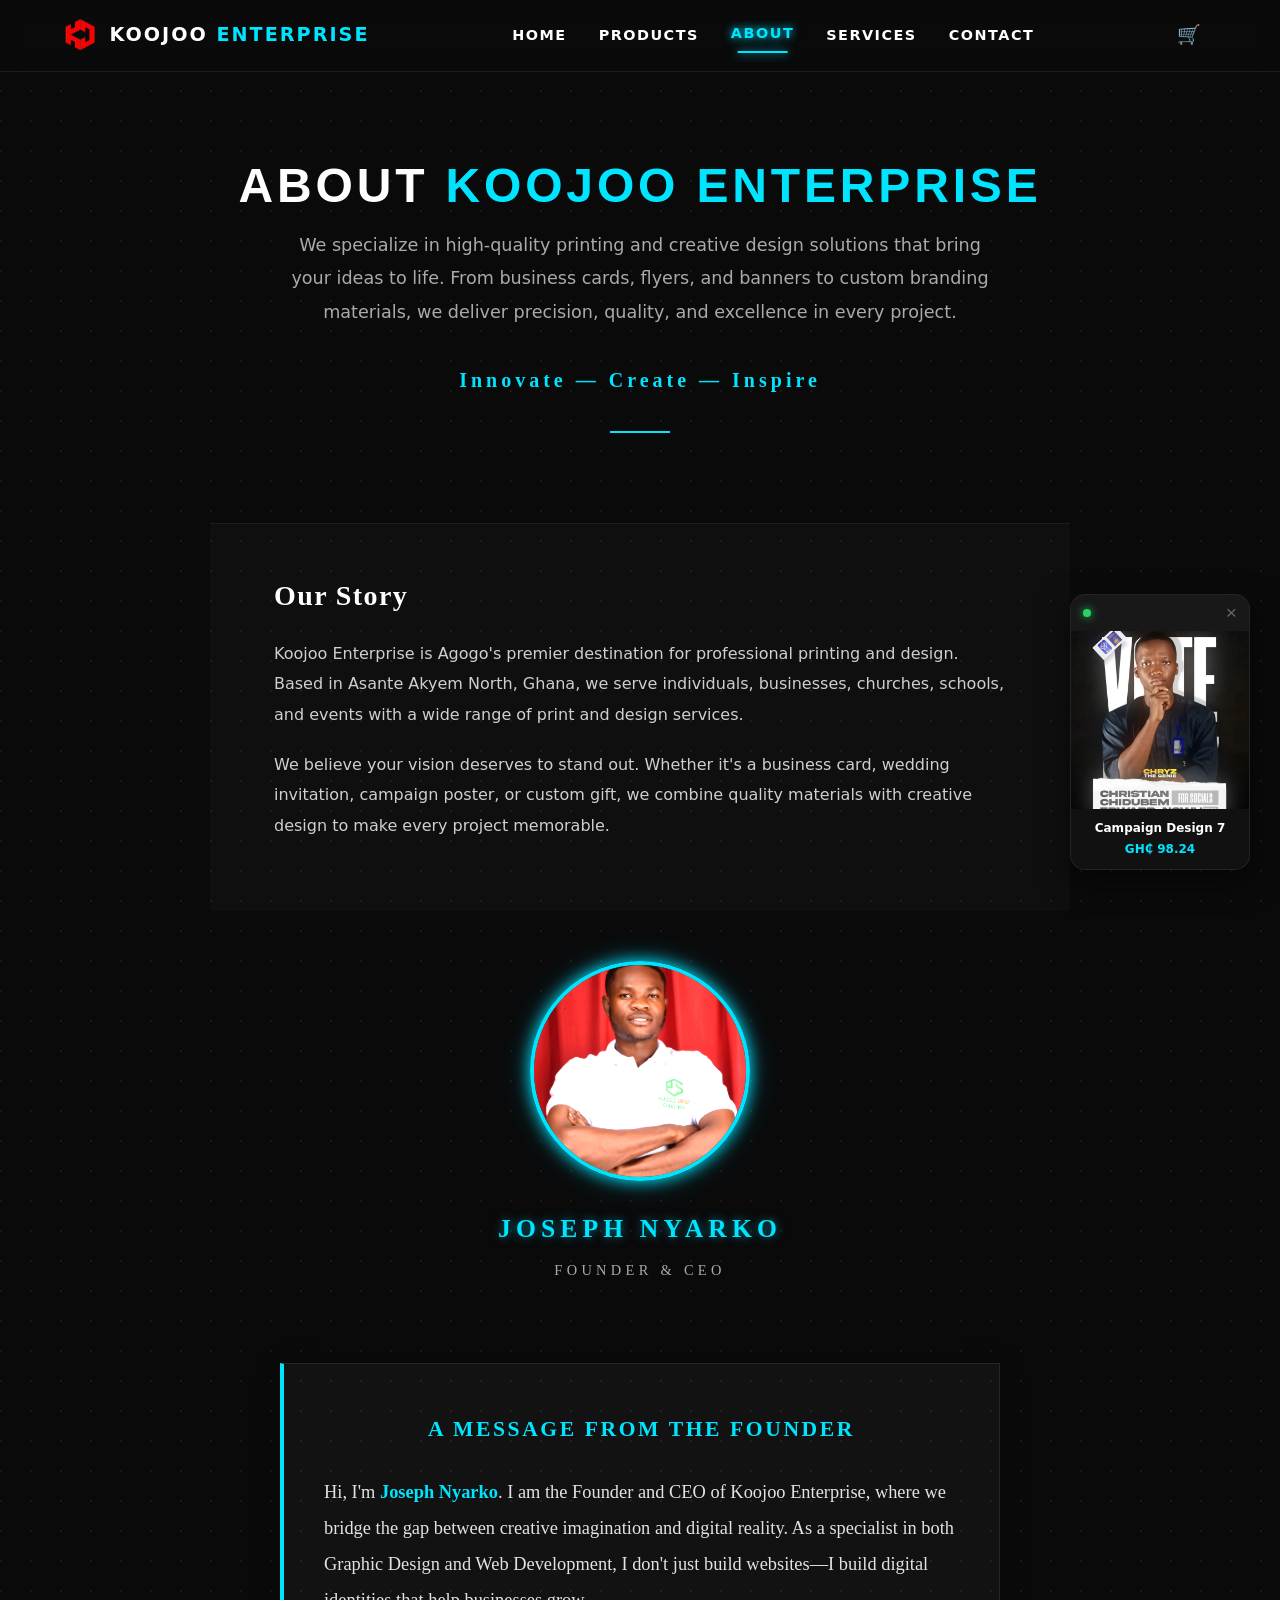
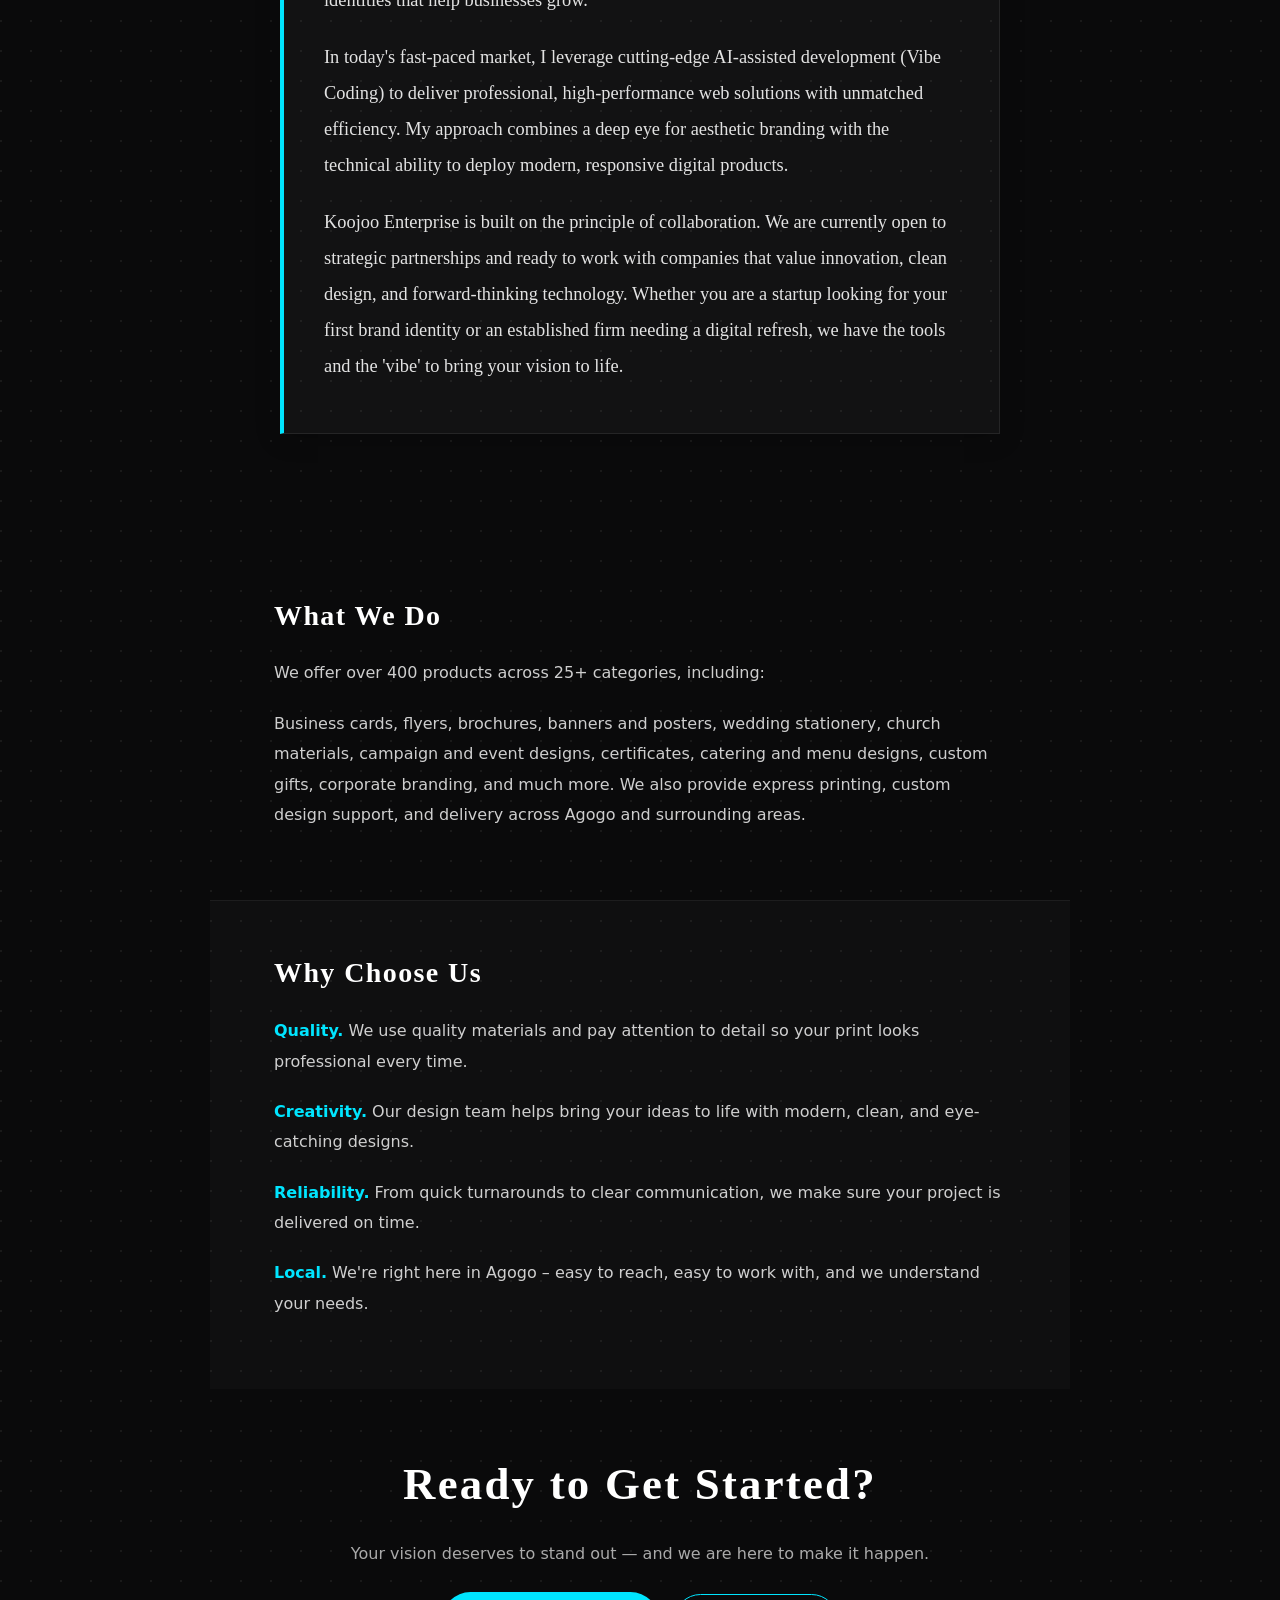
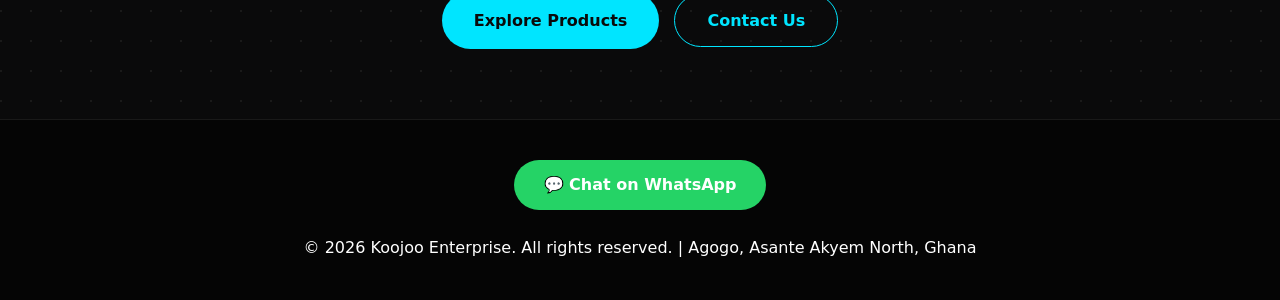
==== commit 5d259b0b: "changes" ====
--- a/about.html
+++ b/about.html
@@ -1 +1 @@
-<!DOCTYPE html><html lang="en"><head><meta charset="UTF-8"><meta name="viewport" content="width=device-width,initial-scale=1"><title>About Us | Koojoo Enterprise</title><meta name="description" content="Learn about Koojoo Enterprise – Agogo's premier printing and design company. Our story, mission, and commitment to quality."><link rel="preconnect" href="https://fonts.googleapis.com"><link rel="preconnect" href="https://fonts.gstatic.com" crossorigin><link href="https://fonts.googleapis.com/css2?family=Montserrat:wght@800;900&family=Inter:wght@400;600;700&family=Cormorant+Garamond:ital,wght@0,400;0,600;1,400&display=swap" rel="stylesheet"><link rel="stylesheet" href="css/style.css"><link rel="apple-touch-icon" sizes="180x180" href="favicon_io/apple-touch-icon.png"><link rel="icon" type="image/png" sizes="32x32" href="favicon_io/favicon-32x32.png"><link rel="icon" type="image/png" sizes="16x16" href="favicon_io/favicon-16x16.png"><link rel="manifest" href="favicon_io/site.webmanifest"><link rel="icon" type="image/x-icon" href="favicon_io/favicon.ico"><meta http-equiv="X-Frame-Options" content="DENY"><meta http-equiv="X-Content-Type-Options" content="nosniff"><meta http-equiv="Content-Security-Policy" content="default-src 'self'; script-src 'self' 'unsafe-inline'; style-src 'self' 'unsafe-inline' https://fonts.googleapis.com; font-src 'self' https://fonts.gstatic.com; img-src 'self' data: https://via.placeholder.com;"><style>.about-page{padding-top:100px}.about-hero{padding:60px 5%;text-align:center}.about-hero h1{font-size:clamp(2rem,4vw,3rem);margin-bottom:1rem;letter-spacing:.08em}.about-hero p{color:var(--text-muted);max-width:700px;margin:0 auto 2rem;font-size:1.1rem;line-height:1.9}.about-hero .tagline{font-family:'Cormorant Garamond',serif;font-size:1.25rem;font-weight:600;letter-spacing:.2em;color:var(--primary)}.about-divider{width:60px;height:2px;background:var(--primary);margin:30px auto;box-shadow:0 0 10px var(--primary-glow)}.about-section{padding:50px 5%;max-width:860px;margin:0 auto}.about-section h2{font-family:'Cormorant Garamond',serif;font-size:1.75rem;font-weight:600;margin-bottom:1.25rem;color:var(--white);letter-spacing:.05em;text-transform:none}.about-section p{color:rgba(255,255,255,.8);line-height:1.9;margin-bottom:1.25rem;font-size:1rem}.about-image-wrap{text-align:center;padding:50px 5% 30px}.about-image{width:220px;height:220px;margin:0 auto 28px;border-radius:50%;overflow:hidden;border:4px solid var(--primary);box-shadow:0 0 15px var(--primary),inset 0 0 15px var(--primary),0 0 30px rgba(0,229,255,.3);display:inline-flex;align-items:center;justify-content:center;transition:all .5s cubic-bezier(.4,0,.2,1);position:relative}.about-image:hover{transform:scale(1.05) rotate(2deg);box-shadow:0 0 25px var(--primary),inset 0 0 20px var(--primary),0 0 50px rgba(0,229,255,.5);border-color:var(--white)}.about-image img{width:100%;height:100%;object-fit:cover;display:block;filter:contrast(1.1) brightness(1.1)}.about-image-caption{font-family:'Cormorant Garamond',serif;font-size:1.1rem;color:var(--white);letter-spacing:.1em;line-height:1.6}.about-image-caption span{display:block;font-size:1.6rem;font-weight:700;color:var(--primary);text-transform:uppercase;letter-spacing:.2em;margin-bottom:5px;text-shadow:0 0 10px rgba(0,229,255,.5)}.about-image-caption em{font-style:normal;font-size:.9rem;color:var(--text-muted);text-transform:uppercase;letter-spacing:.3em}.about-ceo-block{max-width:720px;margin:0 auto 60px;padding:48px 40px;background:rgba(255,255,255,.03);border:1px solid rgba(255,255,255,.08);border-left:4px solid var(--primary);box-shadow:0 4px 24px rgba(0,0,0,.2)}.about-ceo-block h3{font-family:'Cormorant Garamond',serif;font-size:1.35rem;font-weight:600;color:var(--primary);letter-spacing:.12em;text-transform:uppercase;margin-bottom:28px;text-align:center}.about-ceo-block p{font-family:'Cormorant Garamond',serif;font-size:1.15rem;line-height:1.95;color:rgba(255,255,255,.88);margin-bottom:1.35rem;text-align:left}.about-ceo-block p:last-child{margin-bottom:0}.about-ceo-block strong{color:var(--primary);font-weight:600}.about-cta{text-align:center;padding:60px 5%}.about-cta .btn-primary{margin:0 10px 10px 0}.about-cta h2{font-family:'Cormorant Garamond',serif;font-weight:600;text-transform:none;letter-spacing:.05em}@media (max-width:768px){.about-hero{padding:40px 5%}.about-hero p{font-size:1rem;line-height:1.6}.about-section{padding:30px 5%}.about-image{width:180px;height:180px}.about-ceo-block{padding:30px 20px;margin-bottom:40px}.about-ceo-block p{font-size:1.05rem;line-height:1.7}}</style></head><body class="about-page"><nav class="navbar"><a href="index.html" class="logo"><img src="logo/logo.png" alt="Koojoo Enterprise Logo" loading="lazy"> <span>KOOJOO <span>ENTERPRISE</span></span></a><div class="nav-links" id="navLinks"><a href="index.html">Home</a> <a href="products.html">Products</a> <a href="about.html" class="active">About</a> <a href="index.html#services">Services</a> <a href="index.html#contact">Contact</a></div><div style="display:flex;align-items:center;gap:15px"><div class="cart-btn-nav" onclick="toggleCart()">🛒 <span class="cart-count">0</span></div><button class="mobile-nav-toggle" onclick="toggleMobileNav()" aria-label="Toggle Menu"><span></span><span></span><span></span></button></div></nav><section class="about-hero"><h1>About <span class="highlight">Koojoo Enterprise</span></h1><p>We specialize in high-quality printing and creative design solutions that bring your ideas to life. From business cards, flyers, and banners to custom branding materials, we deliver precision, quality, and excellence in every project.</p><p class="tagline">Innovate — Create — Inspire</p><div class="about-divider"></div></section><section class="about-section" style="background:rgba(255,255,255,.02);border-top:1px solid rgba(255,255,255,.06)"><h2>Our Story</h2><p>Koojoo Enterprise is Agogo's premier destination for professional printing and design. Based in Asante Akyem North, Ghana, we serve individuals, businesses, churches, schools, and events with a wide range of print and design services.</p><p>We believe your vision deserves to stand out. Whether it's a business card, wedding invitation, campaign poster, or custom gift, we combine quality materials with creative design to make every project memorable.</p></section><div class="about-image-wrap"><div class="about-image"><img src="about/my picture .jpeg" alt="Joseph Nyarko – Founder & CEO, Koojoo Enterprise" loading="lazy" onerror="this.parentElement.style.display='none'"></div><div class="about-image-caption"><span>Joseph Nyarko</span> <em>Founder & CEO</em></div></div><section class="about-section"><div class="about-ceo-block"><h3>A Message from the Founder</h3><p>Hi, I'm <strong>Joseph Nyarko</strong>. I am the Founder and CEO of Koojoo Enterprise, where we bridge the gap between creative imagination and digital reality. As a specialist in both Graphic Design and Web Development, I don't just build websites—I build digital identities that help businesses grow.</p><p>In today's fast-paced market, I leverage cutting-edge AI-assisted development (Vibe Coding) to deliver professional, high-performance web solutions with unmatched efficiency. My approach combines a deep eye for aesthetic branding with the technical ability to deploy modern, responsive digital products.</p><p>Koojoo Enterprise is built on the principle of collaboration. We are currently open to strategic partnerships and ready to work with companies that value innovation, clean design, and forward-thinking technology. Whether you are a startup looking for your first brand identity or an established firm needing a digital refresh, we have the tools and the 'vibe' to bring your vision to life.</p></div></section><section class="about-section"><h2>What We Do</h2><p>We offer over 400 products across 25+ categories, including:</p><p>Business cards, flyers, brochures, banners and posters, wedding stationery, church materials, campaign and event designs, certificates, catering and menu designs, custom gifts, corporate branding, and much more. We also provide express printing, custom design support, and delivery across Agogo and surrounding areas.</p></section><section class="about-section" style="background:rgba(255,255,255,.02);border-top:1px solid rgba(255,255,255,.06)"><h2>Why Choose Us</h2><p><strong style="color:var(--primary)">Quality.</strong> We use quality materials and pay attention to detail so your print looks professional every time.</p><p><strong style="color:var(--primary)">Creativity.</strong> Our design team helps bring your ideas to life with modern, clean, and eye-catching designs.</p><p><strong style="color:var(--primary)">Reliability.</strong> From quick turnarounds to clear communication, we make sure your project is delivered on time.</p><p><strong style="color:var(--primary)">Local.</strong> We're right here in Agogo – easy to reach, easy to work with, and we understand your needs.</p></section><section class="about-cta"><h2 style="margin-bottom:20px">Ready to Get Started?</h2><p style="color:var(--text-muted);margin-bottom:25px">Your vision deserves to stand out — and we are here to make it happen.</p><a href="products.html" class="btn-primary">Explore Products</a> <a href="index.html#contact" class="btn-secondary" style="border:1px solid var(--primary);padding:1rem 2rem;border-radius:50px;font-weight:700;color:var(--primary)">Contact Us</a></section><div class="product-reel-pip" id="productReel" onclick="goToReelProduct()"><div class="pip-header"><div class="pip-status-dot"></div><button onclick="closeReel(event)">&times;</button></div><div class="pip-content" id="pipContent"><div class="pip-loading">Initializing Reel...</div></div><div class="pip-info"><div id="pipName">Loading...</div><div id="pipPrice">GH₵ 0.00</div></div><div class="pip-overlay"></div></div><footer style="background:#050505;border-top:1px solid var(--border);padding:40px 5%;text-align:center"><div style="margin-bottom:25px"><a href="https://wa.me/233554411907" class="cta-btn" target="_blank" style="display:inline-flex;margin:0 auto;padding:12px 30px;font-size:1rem">💬 Chat on WhatsApp</a></div><p>© 2026 Koojoo Enterprise. All rights reserved. | Agogo, Asante Akyem North, Ghana</p></footer><script src="js/data.js" defer></script><script src="js/app.js" defer></script></body></html>
+<!DOCTYPE html><html lang="en"><head><meta charset="UTF-8"><meta name="viewport" content="width=device-width,initial-scale=1"><title>About Us | Koojoo Enterprise</title><meta name="description" content="Learn about Koojoo Enterprise – Agogo's premier printing and design company. Our story, mission, and commitment to quality."><link rel="preconnect" href="https://fonts.googleapis.com"><link rel="preconnect" href="https://fonts.gstatic.com" crossorigin><link href="https://fonts.googleapis.com/css2?family=Montserrat:wght@800;900&family=Inter:wght@400;600;700&family=Cormorant+Garamond:ital,wght@0,400;0,600;1,400&display=swap" rel="stylesheet"><link rel="stylesheet" href="css/style.css"><link rel="apple-touch-icon" sizes="180x180" href="favicon_io/apple-touch-icon.png"><link rel="icon" type="image/png" sizes="192x192" href="favicon_io/android-chrome-192x192.png"><link rel="icon" type="image/png" sizes="32x32" href="favicon_io/favicon-32x32.png"><link rel="icon" type="image/png" sizes="16x16" href="favicon_io/favicon-16x16.png"><link rel="manifest" href="favicon_io/site.webmanifest"><link rel="icon" type="image/x-icon" href="favicon.ico"><meta property="og:title" content="About Us | Koojoo Enterprise"><meta property="og:description" content="Learn about Koojoo Enterprise – Agogo's premier printing and design company. Our story, mission, and commitment to quality."><meta property="og:image" content="logo/logo.png"><meta property="og:type" content="website"><meta http-equiv="X-Frame-Options" content="DENY"><meta http-equiv="X-Content-Type-Options" content="nosniff"><meta http-equiv="Content-Security-Policy" content="default-src 'self'; script-src 'self' 'unsafe-inline'; style-src 'self' 'unsafe-inline' https://fonts.googleapis.com; font-src 'self' https://fonts.gstatic.com; img-src 'self' data: https://via.placeholder.com;"><style>.about-page{padding-top:100px}.about-hero{padding:60px 5%;text-align:center}.about-hero h1{font-size:clamp(2rem,4vw,3rem);margin-bottom:1rem;letter-spacing:.08em}.about-hero p{color:var(--text-muted);max-width:700px;margin:0 auto 2rem;font-size:1.1rem;line-height:1.9}.about-hero .tagline{font-family:'Cormorant Garamond',serif;font-size:1.25rem;font-weight:600;letter-spacing:.2em;color:var(--primary)}.about-divider{width:60px;height:2px;background:var(--primary);margin:30px auto;box-shadow:0 0 10px var(--primary-glow)}.about-section{padding:50px 5%;max-width:860px;margin:0 auto}.about-section h2{font-family:'Cormorant Garamond',serif;font-size:1.75rem;font-weight:600;margin-bottom:1.25rem;color:var(--white);letter-spacing:.05em;text-transform:none}.about-section p{color:rgba(255,255,255,.8);line-height:1.9;margin-bottom:1.25rem;font-size:1rem}.about-image-wrap{text-align:center;padding:50px 5% 30px}.about-image{width:220px;height:220px;margin:0 auto 28px;border-radius:50%;overflow:hidden;border:4px solid var(--primary);box-shadow:0 0 15px var(--primary),inset 0 0 15px var(--primary),0 0 30px rgba(0,229,255,.3);display:inline-flex;align-items:center;justify-content:center;transition:all .5s cubic-bezier(.4,0,.2,1);position:relative}.about-image:hover{transform:scale(1.05) rotate(2deg);box-shadow:0 0 25px var(--primary),inset 0 0 20px var(--primary),0 0 50px rgba(0,229,255,.5);border-color:var(--white)}.about-image img{width:100%;height:100%;object-fit:cover;display:block;filter:contrast(1.1) brightness(1.1)}.about-image-caption{font-family:'Cormorant Garamond',serif;font-size:1.1rem;color:var(--white);letter-spacing:.1em;line-height:1.6}.about-image-caption span{display:block;font-size:1.6rem;font-weight:700;color:var(--primary);text-transform:uppercase;letter-spacing:.2em;margin-bottom:5px;text-shadow:0 0 10px rgba(0,229,255,.5)}.about-image-caption em{font-style:normal;font-size:.9rem;color:var(--text-muted);text-transform:uppercase;letter-spacing:.3em}.about-ceo-block{max-width:720px;margin:0 auto 60px;padding:48px 40px;background:rgba(255,255,255,.03);border:1px solid rgba(255,255,255,.08);border-left:4px solid var(--primary);box-shadow:0 4px 24px rgba(0,0,0,.2)}.about-ceo-block h3{font-family:'Cormorant Garamond',serif;font-size:1.35rem;font-weight:600;color:var(--primary);letter-spacing:.12em;text-transform:uppercase;margin-bottom:28px;text-align:center}.about-ceo-block p{font-family:'Cormorant Garamond',serif;font-size:1.15rem;line-height:1.95;color:rgba(255,255,255,.88);margin-bottom:1.35rem;text-align:left}.about-ceo-block p:last-child{margin-bottom:0}.about-ceo-block strong{color:var(--primary);font-weight:600}.about-cta{text-align:center;padding:60px 5%}.about-cta .btn-primary{margin:0 10px 10px 0}.about-cta h2{font-family:'Cormorant Garamond',serif;font-weight:600;text-transform:none;letter-spacing:.05em}@media (max-width:768px){.about-hero{padding:40px 5%}.about-hero p{font-size:1rem;line-height:1.6}.about-section{padding:30px 5%}.about-image{width:180px;height:180px}.about-ceo-block{padding:30px 20px;margin-bottom:40px}.about-ceo-block p{font-size:1.05rem;line-height:1.7}}</style></head><body class="about-page"><nav class="navbar"><a href="index.html" class="logo"><img src="logo/logo.png" alt="Koojoo Enterprise Logo" loading="lazy"> <span>KOOJOO <span>ENTERPRISE</span></span></a><div class="nav-links" id="navLinks"><a href="index.html">Home</a> <a href="products.html">Products</a> <a href="about.html" class="active">About</a> <a href="index.html#services">Services</a> <a href="index.html#contact">Contact</a></div><div style="display:flex;align-items:center;gap:15px"><div class="cart-btn-nav" onclick="toggleCart()">🛒 <span class="cart-count">0</span></div><button class="mobile-nav-toggle" onclick="toggleMobileNav()" aria-label="Toggle Menu"><span></span><span></span><span></span></button></div></nav><section class="about-hero"><h1>About <span class="highlight">Koojoo Enterprise</span></h1><p>We specialize in high-quality printing and creative design solutions that bring your ideas to life. From business cards, flyers, and banners to custom branding materials, we deliver precision, quality, and excellence in every project.</p><p class="tagline">Innovate — Create — Inspire</p><div class="about-divider"></div></section><section class="about-section" style="background:rgba(255,255,255,.02);border-top:1px solid rgba(255,255,255,.06)"><h2>Our Story</h2><p>Koojoo Enterprise is Agogo's premier destination for professional printing and design. Based in Asante Akyem North, Ghana, we serve individuals, businesses, churches, schools, and events with a wide range of print and design services.</p><p>We believe your vision deserves to stand out. Whether it's a business card, wedding invitation, campaign poster, or custom gift, we combine quality materials with creative design to make every project memorable.</p></section><div class="about-image-wrap"><div class="about-image"><img src="about/my picture .jpeg" alt="Joseph Nyarko – Founder & CEO, Koojoo Enterprise" loading="lazy" onerror="this.parentElement.style.display='none'"></div><div class="about-image-caption"><span>Joseph Nyarko</span> <em>Founder & CEO</em></div></div><section class="about-section"><div class="about-ceo-block"><h3>A Message from the Founder</h3><p>Hi, I'm <strong>Joseph Nyarko</strong>. I am the Founder and CEO of Koojoo Enterprise, where we bridge the gap between creative imagination and digital reality. As a specialist in both Graphic Design and Web Development, I don't just build websites—I build digital identities that help businesses grow.</p><p>In today's fast-paced market, I leverage cutting-edge AI-assisted development (Vibe Coding) to deliver professional, high-performance web solutions with unmatched efficiency. My approach combines a deep eye for aesthetic branding with the technical ability to deploy modern, responsive digital products.</p><p>Koojoo Enterprise is built on the principle of collaboration. We are currently open to strategic partnerships and ready to work with companies that value innovation, clean design, and forward-thinking technology. Whether you are a startup looking for your first brand identity or an established firm needing a digital refresh, we have the tools and the 'vibe' to bring your vision to life.</p></div></section><section class="about-section"><h2>What We Do</h2><p>We offer over 400 products across 25+ categories, including:</p><p>Business cards, flyers, brochures, banners and posters, wedding stationery, church materials, campaign and event designs, certificates, catering and menu designs, custom gifts, corporate branding, and much more. We also provide express printing, custom design support, and delivery across Agogo and surrounding areas.</p></section><section class="about-section" style="background:rgba(255,255,255,.02);border-top:1px solid rgba(255,255,255,.06)"><h2>Why Choose Us</h2><p><strong style="color:var(--primary)">Quality.</strong> We use quality materials and pay attention to detail so your print looks professional every time.</p><p><strong style="color:var(--primary)">Creativity.</strong> Our design team helps bring your ideas to life with modern, clean, and eye-catching designs.</p><p><strong style="color:var(--primary)">Reliability.</strong> From quick turnarounds to clear communication, we make sure your project is delivered on time.</p><p><strong style="color:var(--primary)">Local.</strong> We're right here in Agogo – easy to reach, easy to work with, and we understand your needs.</p></section><section class="about-cta"><h2 style="margin-bottom:20px">Ready to Get Started?</h2><p style="color:var(--text-muted);margin-bottom:25px">Your vision deserves to stand out — and we are here to make it happen.</p><a href="products.html" class="btn-primary">Explore Products</a> <a href="index.html#contact" class="btn-secondary" style="border:1px solid var(--primary);padding:1rem 2rem;border-radius:50px;font-weight:700;color:var(--primary)">Contact Us</a></section><div class="product-reel-pip" id="productReel" onclick="goToReelProduct()"><div class="pip-header"><div class="pip-status-dot"></div><button onclick="closeReel(event)">&times;</button></div><div class="pip-content" id="pipContent"><div class="pip-loading">Initializing Reel...</div></div><div class="pip-info"><div id="pipName">Loading...</div><div id="pipPrice">GH₵ 0.00</div></div><div class="pip-overlay"></div></div><footer style="background:#050505;border-top:1px solid var(--border);padding:40px 5%;text-align:center"><div style="margin-bottom:25px"><a href="https://wa.me/233554411907" class="cta-btn" target="_blank" style="display:inline-flex;margin:0 auto;padding:12px 30px;font-size:1rem">💬 Chat on WhatsApp</a></div><p>© 2026 Koojoo Enterprise. All rights reserved. | Agogo, Asante Akyem North, Ghana</p></footer><script src="js/data.js" defer></script><script src="js/app.js" defer></script></body></html>
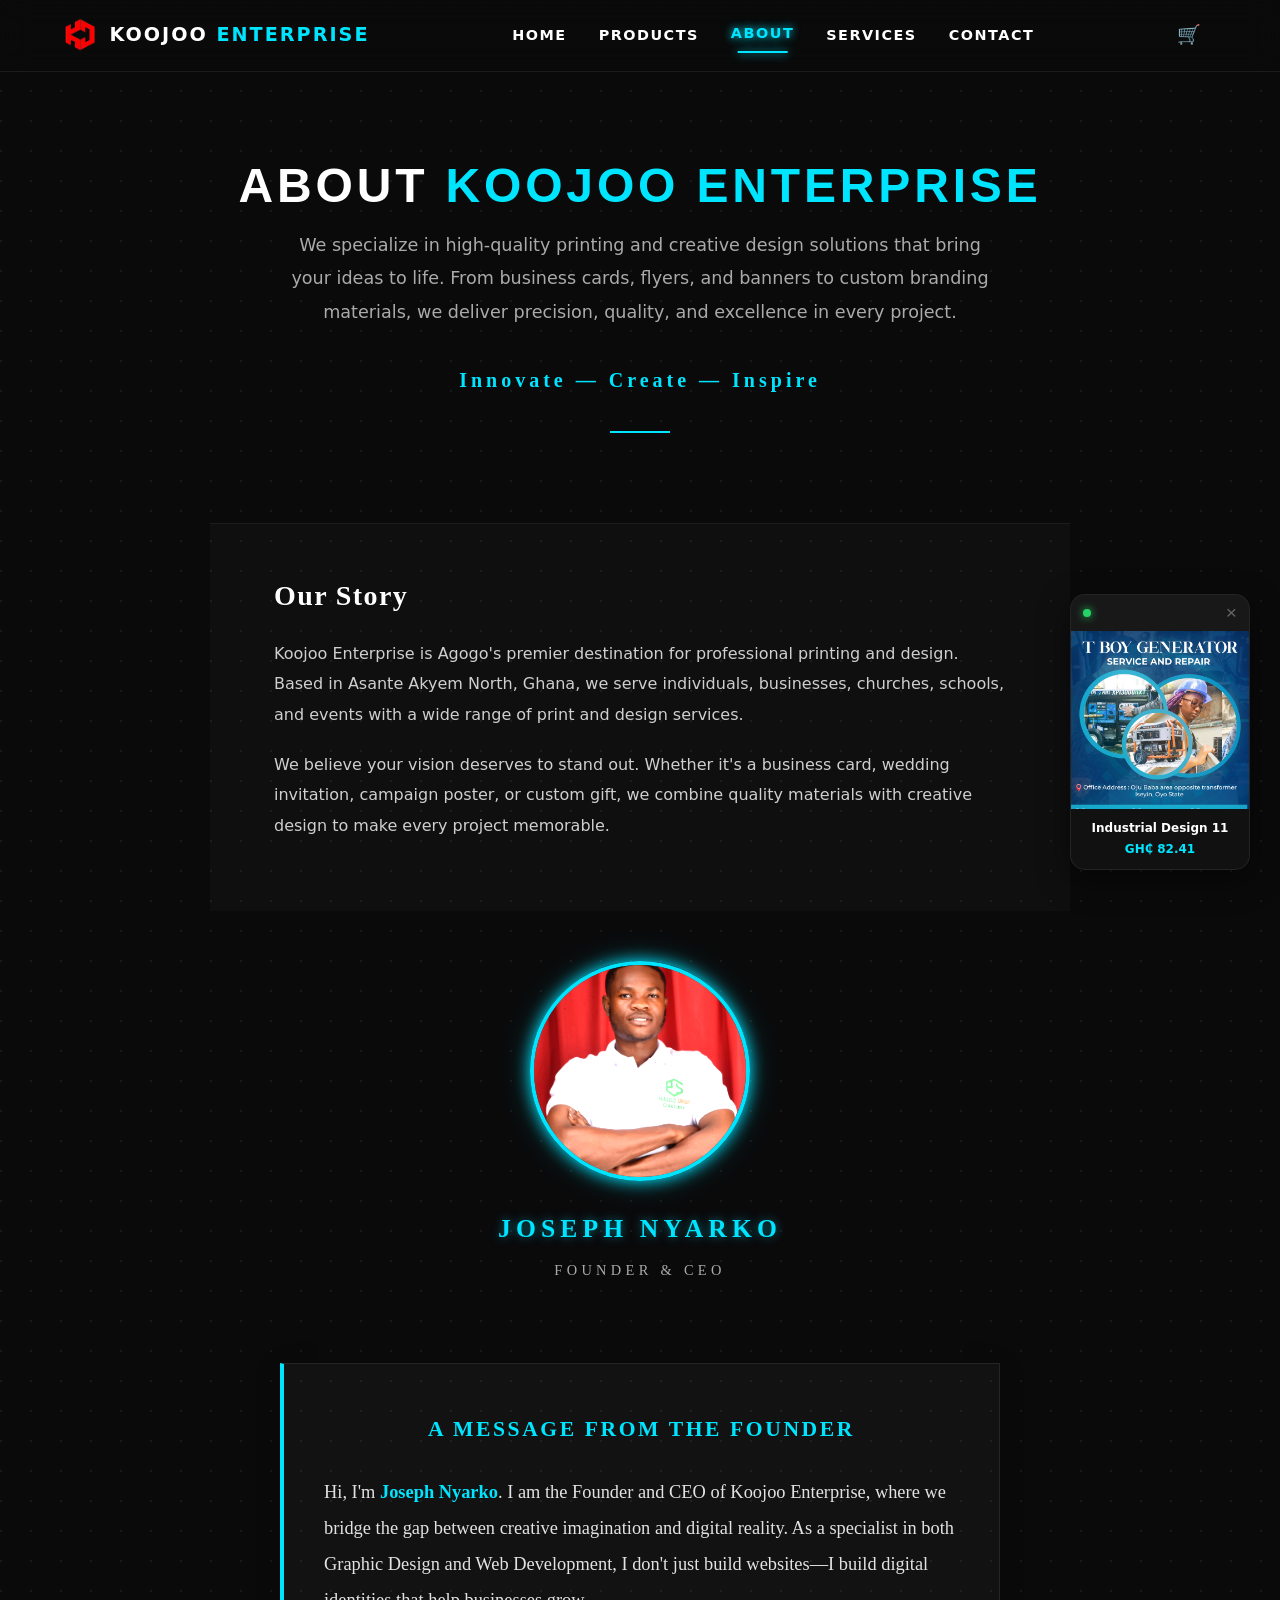
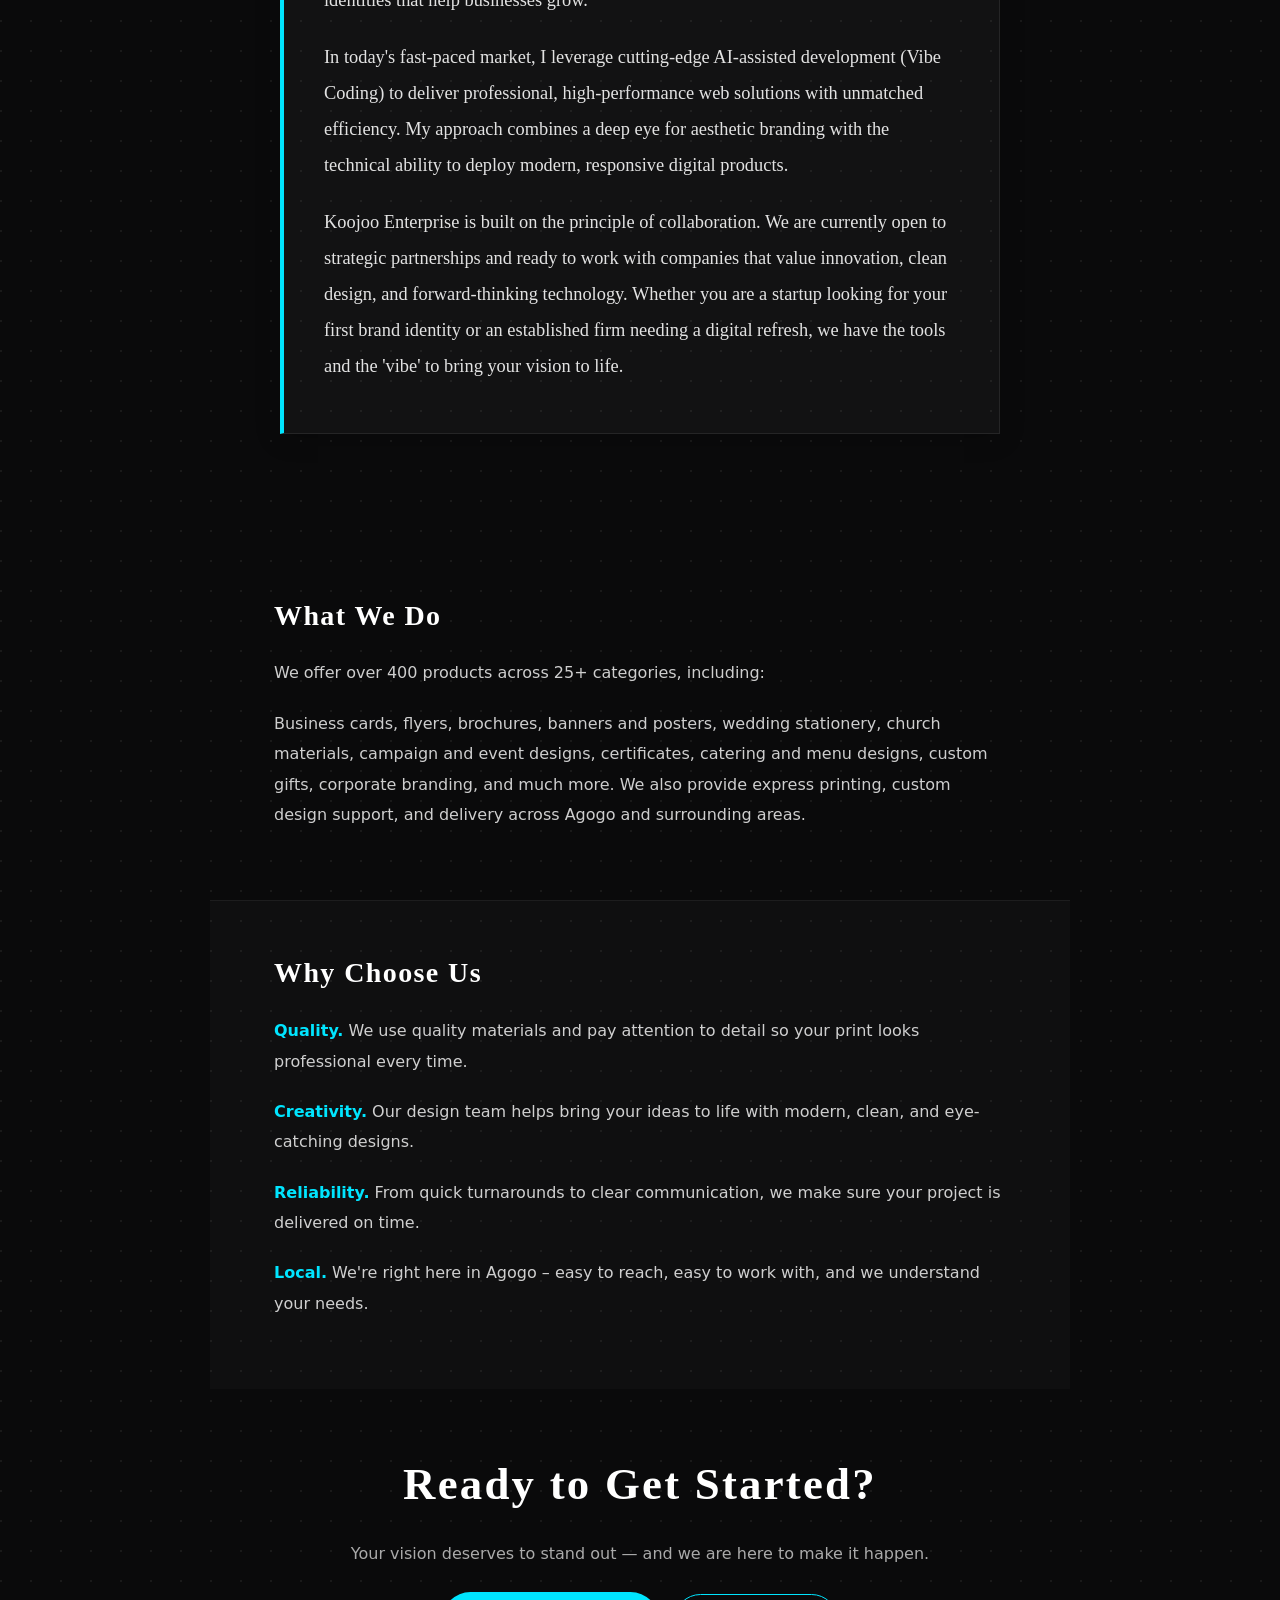
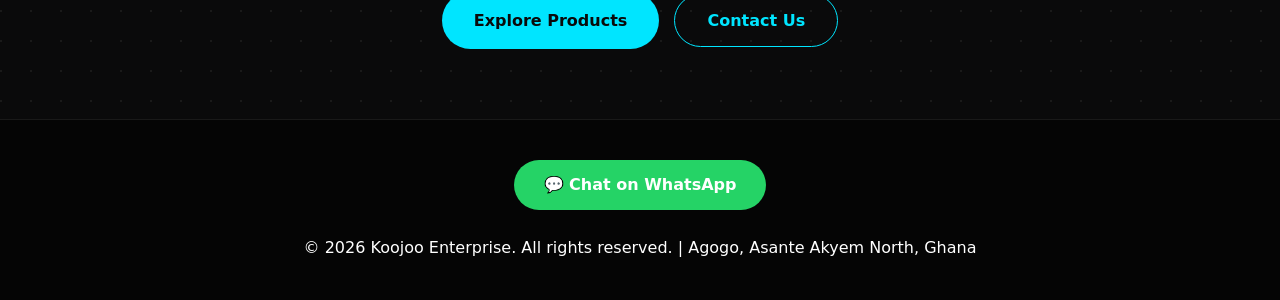
==== commit 70089f10: "fixed" ====
--- a/about.html
+++ b/about.html
@@ -1 +1,50 @@
-<!DOCTYPE html><html lang="en"><head><meta charset="UTF-8"><meta name="viewport" content="width=device-width,initial-scale=1"><title>About Us | Koojoo Enterprise</title><meta name="description" content="Learn about Koojoo Enterprise – Agogo's premier printing and design company. Our story, mission, and commitment to quality."><link rel="preconnect" href="https://fonts.googleapis.com"><link rel="preconnect" href="https://fonts.gstatic.com" crossorigin><link href="https://fonts.googleapis.com/css2?family=Montserrat:wght@800;900&family=Inter:wght@400;600;700&family=Cormorant+Garamond:ital,wght@0,400;0,600;1,400&display=swap" rel="stylesheet"><link rel="stylesheet" href="css/style.css"><link rel="apple-touch-icon" sizes="180x180" href="favicon_io/apple-touch-icon.png"><link rel="icon" type="image/png" sizes="192x192" href="favicon_io/android-chrome-192x192.png"><link rel="icon" type="image/png" sizes="32x32" href="favicon_io/favicon-32x32.png"><link rel="icon" type="image/png" sizes="16x16" href="favicon_io/favicon-16x16.png"><link rel="manifest" href="favicon_io/site.webmanifest"><link rel="icon" type="image/x-icon" href="favicon.ico"><meta property="og:title" content="About Us | Koojoo Enterprise"><meta property="og:description" content="Learn about Koojoo Enterprise – Agogo's premier printing and design company. Our story, mission, and commitment to quality."><meta property="og:image" content="logo/logo.png"><meta property="og:type" content="website"><meta http-equiv="X-Frame-Options" content="DENY"><meta http-equiv="X-Content-Type-Options" content="nosniff"><meta http-equiv="Content-Security-Policy" content="default-src 'self'; script-src 'self' 'unsafe-inline'; style-src 'self' 'unsafe-inline' https://fonts.googleapis.com; font-src 'self' https://fonts.gstatic.com; img-src 'self' data: https://via.placeholder.com;"><style>.about-page{padding-top:100px}.about-hero{padding:60px 5%;text-align:center}.about-hero h1{font-size:clamp(2rem,4vw,3rem);margin-bottom:1rem;letter-spacing:.08em}.about-hero p{color:var(--text-muted);max-width:700px;margin:0 auto 2rem;font-size:1.1rem;line-height:1.9}.about-hero .tagline{font-family:'Cormorant Garamond',serif;font-size:1.25rem;font-weight:600;letter-spacing:.2em;color:var(--primary)}.about-divider{width:60px;height:2px;background:var(--primary);margin:30px auto;box-shadow:0 0 10px var(--primary-glow)}.about-section{padding:50px 5%;max-width:860px;margin:0 auto}.about-section h2{font-family:'Cormorant Garamond',serif;font-size:1.75rem;font-weight:600;margin-bottom:1.25rem;color:var(--white);letter-spacing:.05em;text-transform:none}.about-section p{color:rgba(255,255,255,.8);line-height:1.9;margin-bottom:1.25rem;font-size:1rem}.about-image-wrap{text-align:center;padding:50px 5% 30px}.about-image{width:220px;height:220px;margin:0 auto 28px;border-radius:50%;overflow:hidden;border:4px solid var(--primary);box-shadow:0 0 15px var(--primary),inset 0 0 15px var(--primary),0 0 30px rgba(0,229,255,.3);display:inline-flex;align-items:center;justify-content:center;transition:all .5s cubic-bezier(.4,0,.2,1);position:relative}.about-image:hover{transform:scale(1.05) rotate(2deg);box-shadow:0 0 25px var(--primary),inset 0 0 20px var(--primary),0 0 50px rgba(0,229,255,.5);border-color:var(--white)}.about-image img{width:100%;height:100%;object-fit:cover;display:block;filter:contrast(1.1) brightness(1.1)}.about-image-caption{font-family:'Cormorant Garamond',serif;font-size:1.1rem;color:var(--white);letter-spacing:.1em;line-height:1.6}.about-image-caption span{display:block;font-size:1.6rem;font-weight:700;color:var(--primary);text-transform:uppercase;letter-spacing:.2em;margin-bottom:5px;text-shadow:0 0 10px rgba(0,229,255,.5)}.about-image-caption em{font-style:normal;font-size:.9rem;color:var(--text-muted);text-transform:uppercase;letter-spacing:.3em}.about-ceo-block{max-width:720px;margin:0 auto 60px;padding:48px 40px;background:rgba(255,255,255,.03);border:1px solid rgba(255,255,255,.08);border-left:4px solid var(--primary);box-shadow:0 4px 24px rgba(0,0,0,.2)}.about-ceo-block h3{font-family:'Cormorant Garamond',serif;font-size:1.35rem;font-weight:600;color:var(--primary);letter-spacing:.12em;text-transform:uppercase;margin-bottom:28px;text-align:center}.about-ceo-block p{font-family:'Cormorant Garamond',serif;font-size:1.15rem;line-height:1.95;color:rgba(255,255,255,.88);margin-bottom:1.35rem;text-align:left}.about-ceo-block p:last-child{margin-bottom:0}.about-ceo-block strong{color:var(--primary);font-weight:600}.about-cta{text-align:center;padding:60px 5%}.about-cta .btn-primary{margin:0 10px 10px 0}.about-cta h2{font-family:'Cormorant Garamond',serif;font-weight:600;text-transform:none;letter-spacing:.05em}@media (max-width:768px){.about-hero{padding:40px 5%}.about-hero p{font-size:1rem;line-height:1.6}.about-section{padding:30px 5%}.about-image{width:180px;height:180px}.about-ceo-block{padding:30px 20px;margin-bottom:40px}.about-ceo-block p{font-size:1.05rem;line-height:1.7}}</style></head><body class="about-page"><nav class="navbar"><a href="index.html" class="logo"><img src="logo/logo.png" alt="Koojoo Enterprise Logo" loading="lazy"> <span>KOOJOO <span>ENTERPRISE</span></span></a><div class="nav-links" id="navLinks"><a href="index.html">Home</a> <a href="products.html">Products</a> <a href="about.html" class="active">About</a> <a href="index.html#services">Services</a> <a href="index.html#contact">Contact</a></div><div style="display:flex;align-items:center;gap:15px"><div class="cart-btn-nav" onclick="toggleCart()">🛒 <span class="cart-count">0</span></div><button class="mobile-nav-toggle" onclick="toggleMobileNav()" aria-label="Toggle Menu"><span></span><span></span><span></span></button></div></nav><section class="about-hero"><h1>About <span class="highlight">Koojoo Enterprise</span></h1><p>We specialize in high-quality printing and creative design solutions that bring your ideas to life. From business cards, flyers, and banners to custom branding materials, we deliver precision, quality, and excellence in every project.</p><p class="tagline">Innovate — Create — Inspire</p><div class="about-divider"></div></section><section class="about-section" style="background:rgba(255,255,255,.02);border-top:1px solid rgba(255,255,255,.06)"><h2>Our Story</h2><p>Koojoo Enterprise is Agogo's premier destination for professional printing and design. Based in Asante Akyem North, Ghana, we serve individuals, businesses, churches, schools, and events with a wide range of print and design services.</p><p>We believe your vision deserves to stand out. Whether it's a business card, wedding invitation, campaign poster, or custom gift, we combine quality materials with creative design to make every project memorable.</p></section><div class="about-image-wrap"><div class="about-image"><img src="about/my picture .jpeg" alt="Joseph Nyarko – Founder & CEO, Koojoo Enterprise" loading="lazy" onerror="this.parentElement.style.display='none'"></div><div class="about-image-caption"><span>Joseph Nyarko</span> <em>Founder & CEO</em></div></div><section class="about-section"><div class="about-ceo-block"><h3>A Message from the Founder</h3><p>Hi, I'm <strong>Joseph Nyarko</strong>. I am the Founder and CEO of Koojoo Enterprise, where we bridge the gap between creative imagination and digital reality. As a specialist in both Graphic Design and Web Development, I don't just build websites—I build digital identities that help businesses grow.</p><p>In today's fast-paced market, I leverage cutting-edge AI-assisted development (Vibe Coding) to deliver professional, high-performance web solutions with unmatched efficiency. My approach combines a deep eye for aesthetic branding with the technical ability to deploy modern, responsive digital products.</p><p>Koojoo Enterprise is built on the principle of collaboration. We are currently open to strategic partnerships and ready to work with companies that value innovation, clean design, and forward-thinking technology. Whether you are a startup looking for your first brand identity or an established firm needing a digital refresh, we have the tools and the 'vibe' to bring your vision to life.</p></div></section><section class="about-section"><h2>What We Do</h2><p>We offer over 400 products across 25+ categories, including:</p><p>Business cards, flyers, brochures, banners and posters, wedding stationery, church materials, campaign and event designs, certificates, catering and menu designs, custom gifts, corporate branding, and much more. We also provide express printing, custom design support, and delivery across Agogo and surrounding areas.</p></section><section class="about-section" style="background:rgba(255,255,255,.02);border-top:1px solid rgba(255,255,255,.06)"><h2>Why Choose Us</h2><p><strong style="color:var(--primary)">Quality.</strong> We use quality materials and pay attention to detail so your print looks professional every time.</p><p><strong style="color:var(--primary)">Creativity.</strong> Our design team helps bring your ideas to life with modern, clean, and eye-catching designs.</p><p><strong style="color:var(--primary)">Reliability.</strong> From quick turnarounds to clear communication, we make sure your project is delivered on time.</p><p><strong style="color:var(--primary)">Local.</strong> We're right here in Agogo – easy to reach, easy to work with, and we understand your needs.</p></section><section class="about-cta"><h2 style="margin-bottom:20px">Ready to Get Started?</h2><p style="color:var(--text-muted);margin-bottom:25px">Your vision deserves to stand out — and we are here to make it happen.</p><a href="products.html" class="btn-primary">Explore Products</a> <a href="index.html#contact" class="btn-secondary" style="border:1px solid var(--primary);padding:1rem 2rem;border-radius:50px;font-weight:700;color:var(--primary)">Contact Us</a></section><div class="product-reel-pip" id="productReel" onclick="goToReelProduct()"><div class="pip-header"><div class="pip-status-dot"></div><button onclick="closeReel(event)">&times;</button></div><div class="pip-content" id="pipContent"><div class="pip-loading">Initializing Reel...</div></div><div class="pip-info"><div id="pipName">Loading...</div><div id="pipPrice">GH₵ 0.00</div></div><div class="pip-overlay"></div></div><footer style="background:#050505;border-top:1px solid var(--border);padding:40px 5%;text-align:center"><div style="margin-bottom:25px"><a href="https://wa.me/233554411907" class="cta-btn" target="_blank" style="display:inline-flex;margin:0 auto;padding:12px 30px;font-size:1rem">💬 Chat on WhatsApp</a></div><p>© 2026 Koojoo Enterprise. All rights reserved. | Agogo, Asante Akyem North, Ghana</p></footer><script src="js/data.js" defer></script><script src="js/app.js" defer></script></body></html>
+<!DOCTYPE html><html lang="en"><head>
+    <meta charset="UTF-8">
+    <meta name="viewport" content="width=device-width, initial-scale=1.0">
+
+    <!-- Primary Meta Tags -->
+    <title>About Us | KOOJOO Enterprise - Our Story & Mission</title>
+    <meta name="title" content="About Us | KOOJOO Enterprise - Our Story & Mission">
+    <meta name="description" content="Learn about KOOJOO Enterprise, Agogo's premier printing and design company. Discover our mission, our commitment to quality, and the story behind our professional printing services.">
+    <meta name="keywords" content="About KOOJOO Enterprise, Printing Company Ghana, Agogo Graphic Design, Joseph Nyarko, Printing Mission, Quality Printing Ghana">
+    <meta name="author" content="KOOJOO Enterprise">
+    <link rel="canonical" href="https://koojooenterprise.com/about.html">
+
+    <!-- Open Graph / Facebook -->
+    <meta property="og:type" content="website">
+    <meta property="og:url" content="https://koojooenterprise.com/about.html">
+    <meta property="og:title" content="About Us | KOOJOO Enterprise - Our Story & Mission">
+    <meta property="og:description" content="Discover the story and mission of KOOJOO Enterprise, your trusted partner for professional printing in Agogo, Ghana.">
+    <meta property="og:image" content="https://koojooenterprise.com/logo/logo.png">
+
+    <!-- Twitter -->
+    <meta property="twitter:card" content="summary_large_image">
+    <meta property="twitter:url" content="https://koojooenterprise.com/about.html">
+    <meta property="twitter:title" content="About Us | KOOJOO Enterprise - Our Story & Mission">
+    <meta property="twitter:description" content="Discover the story and mission of KOOJOO Enterprise, your trusted partner for professional printing in Agogo, Ghana.">
+    <meta property="twitter:image" content="https://koojooenterprise.com/logo/logo.png">
+
+    <!-- Favicon & App Icons -->
+    <link rel="apple-touch-icon" sizes="180x180" href="favicon_io/apple-touch-icon.png">
+    <link rel="icon" type="image/png" sizes="32x32" href="favicon_io/favicon-32x32.png">
+    <link rel="icon" type="image/png" sizes="16x16" href="favicon_io/favicon-16x16.png">
+    <link rel="icon" type="image/png" sizes="192x192" href="favicon_io/android-chrome-192x192.png">
+    <link rel="icon" type="image/png" sizes="512x512" href="favicon_io/android-chrome-512x512.png">
+    <link rel="manifest" href="favicon_io/site.webmanifest">
+    <link rel="shortcut icon" type="image/x-icon" href="favicon.ico">
+
+    <!-- Fonts & Styles -->
+    <link rel="preconnect" href="https://fonts.googleapis.com">
+    <link rel="preconnect" href="https://fonts.gstatic.com" crossorigin>
+    <link href="https://fonts.googleapis.com/css2?family=Montserrat:wght@800;900&family=Inter:wght@400;600;700&family=Cormorant+Garamond:ital,wght@0,400;0,600;1,400&display=swap" rel="stylesheet">
+    <link rel="stylesheet" href="css/style.css">
+
+    <!-- Security & Performance -->
+    <meta http-equiv="X-Frame-Options" content="DENY">
+    <meta http-equiv="X-Content-Type-Options" content="nosniff">
+    <meta http-equiv="Content-Security-Policy" content="default-src 'self'; script-src 'self' 'unsafe-inline'; style-src 'self' 'unsafe-inline' https://fonts.googleapis.com; font-src 'self' https://fonts.gstatic.com; img-src 'self' data: https://via.placeholder.com;">
+
+    <style>
+        .about-page{padding-top:100px}.about-hero{padding:60px 5%;text-align:center}.about-hero h1{font-size:clamp(2rem,4vw,3rem);margin-bottom:1rem;letter-spacing:.08em}.about-hero p{color:var(--text-muted);max-width:700px;margin:0 auto 2rem;font-size:1.1rem;line-height:1.9}.about-hero .tagline{font-family:'Cormorant Garamond',serif;font-size:1.25rem;font-weight:600;letter-spacing:.2em;color:var(--primary)}.about-divider{width:60px;height:2px;background:var(--primary);margin:30px auto;box-shadow:0 0 10px var(--primary-glow)}.about-section{padding:50px 5%;max-width:860px;margin:0 auto}.about-section h2{font-family:'Cormorant Garamond',serif;font-size:1.75rem;font-weight:600;margin-bottom:1.25rem;color:var(--white);letter-spacing:.05em;text-transform:none}.about-section p{color:rgba(255,255,255,.8);line-height:1.9;margin-bottom:1.25rem;font-size:1rem}.about-image-wrap{text-align:center;padding:50px 5% 30px}.about-image{width:220px;height:220px;margin:0 auto 28px;border-radius:50%;overflow:hidden;border:4px solid var(--primary);box-shadow:0 0 15px var(--primary),inset 0 0 15px var(--primary),0 0 30px rgba(0,229,255,.3);display:inline-flex;align-items:center;justify-content:center;transition:all .5s cubic-bezier(.4,0,.2,1);position:relative}.about-image:hover{transform:scale(1.05) rotate(2deg);box-shadow:0 0 25px var(--primary),inset 0 0 20px var(--primary),0 0 50px rgba(0,229,255,.5);border-color:var(--white)}.about-image img{width:100%;height:100%;object-fit:cover;display:block;filter:contrast(1.1) brightness(1.1)}.about-image-caption{font-family:'Cormorant Garamond',serif;font-size:1.1rem;color:var(--white);letter-spacing:.1em;line-height:1.6}.about-image-caption span{display:block;font-size:1.6rem;font-weight:700;color:var(--primary);text-transform:uppercase;letter-spacing:.2em;margin-bottom:5px;text-shadow:0 0 10px rgba(0,229,255,.5)}.about-image-caption em{font-style:normal;font-size:.9rem;color:var(--text-muted);text-transform:uppercase;letter-spacing:.3em}.about-ceo-block{max-width:720px;margin:0 auto 60px;padding:48px 40px;background:rgba(255,255,255,.03);border:1px solid rgba(255,255,255,.08);border-left:4px solid var(--primary);box-shadow:0 4px 24px rgba(0,0,0,.2)}.about-ceo-block h3{font-family:'Cormorant Garamond',serif;font-size:1.35rem;font-weight:600;color:var(--primary);letter-spacing:.12em;text-transform:uppercase;margin-bottom:28px;text-align:center}.about-ceo-block p{font-family:'Cormorant Garamond',serif;font-size:1.15rem;line-height:1.95;color:rgba(255,255,255,.88);margin-bottom:1.35rem;text-align:left}.about-ceo-block p:last-child{margin-bottom:0}.about-ceo-block strong{color:var(--primary);font-weight:600}.about-cta{text-align:center;padding:60px 5%}.about-cta .btn-primary{margin:0 10px 10px 0}.about-cta h2{font-family:'Cormorant Garamond',serif;font-weight:600;text-transform:none;letter-spacing:.05em}@media (max-width:768px){.about-hero{padding:40px 5%}.about-hero p{font-size:1rem;line-height:1.6}.about-section{padding:30px 5%}.about-image{width:180px;height:180px}.about-ceo-block{padding:30px 20px;margin-bottom:40px}.about-ceo-block p{font-size:1.05rem;line-height:1.7}}
+    </style>
+</head><body class="about-page"><nav class="navbar"><a href="index.html" class="logo"><img src="logo/logo.png" alt="Koojoo Enterprise Logo" loading="lazy"> <span>KOOJOO <span>ENTERPRISE</span></span></a><div class="nav-links" id="navLinks"><a href="index.html">Home</a> <a href="products.html">Products</a> <a href="about.html" class="active">About</a> <a href="index.html#services">Services</a> <a href="index.html#contact">Contact</a></div><div style="display:flex;align-items:center;gap:15px"><div class="cart-btn-nav" onclick="toggleCart()">🛒 <span class="cart-count">0</span></div><button class="mobile-nav-toggle" onclick="toggleMobileNav()" aria-label="Toggle Menu"><span></span><span></span><span></span></button></div></nav><section class="about-hero"><h1>About <span class="highlight">Koojoo Enterprise</span></h1><p>We specialize in high-quality printing and creative design solutions that bring your ideas to life. From business cards, flyers, and banners to custom branding materials, we deliver precision, quality, and excellence in every project.</p><p class="tagline">Innovate — Create — Inspire</p><div class="about-divider"></div></section><section class="about-section" style="background:rgba(255,255,255,.02);border-top:1px solid rgba(255,255,255,.06)"><h2>Our Story</h2><p>Koojoo Enterprise is Agogo's premier destination for professional printing and design. Based in Asante Akyem North, Ghana, we serve individuals, businesses, churches, schools, and events with a wide range of print and design services.</p><p>We believe your vision deserves to stand out. Whether it's a business card, wedding invitation, campaign poster, or custom gift, we combine quality materials with creative design to make every project memorable.</p></section><div class="about-image-wrap"><div class="about-image"><img src="about/my picture .jpeg" alt="Joseph Nyarko – Founder & CEO, Koojoo Enterprise" loading="lazy" onerror="this.parentElement.style.display='none'"></div><div class="about-image-caption"><span>Joseph Nyarko</span> <em>Founder & CEO</em></div></div><section class="about-section"><div class="about-ceo-block"><h3>A Message from the Founder</h3><p>Hi, I'm <strong>Joseph Nyarko</strong>. I am the Founder and CEO of Koojoo Enterprise, where we bridge the gap between creative imagination and digital reality. As a specialist in both Graphic Design and Web Development, I don't just build websites—I build digital identities that help businesses grow.</p><p>In today's fast-paced market, I leverage cutting-edge AI-assisted development (Vibe Coding) to deliver professional, high-performance web solutions with unmatched efficiency. My approach combines a deep eye for aesthetic branding with the technical ability to deploy modern, responsive digital products.</p><p>Koojoo Enterprise is built on the principle of collaboration. We are currently open to strategic partnerships and ready to work with companies that value innovation, clean design, and forward-thinking technology. Whether you are a startup looking for your first brand identity or an established firm needing a digital refresh, we have the tools and the 'vibe' to bring your vision to life.</p></div></section><section class="about-section"><h2>What We Do</h2><p>We offer over 400 products across 25+ categories, including:</p><p>Business cards, flyers, brochures, banners and posters, wedding stationery, church materials, campaign and event designs, certificates, catering and menu designs, custom gifts, corporate branding, and much more. We also provide express printing, custom design support, and delivery across Agogo and surrounding areas.</p></section><section class="about-section" style="background:rgba(255,255,255,.02);border-top:1px solid rgba(255,255,255,.06)"><h2>Why Choose Us</h2><p><strong style="color:var(--primary)">Quality.</strong> We use quality materials and pay attention to detail so your print looks professional every time.</p><p><strong style="color:var(--primary)">Creativity.</strong> Our design team helps bring your ideas to life with modern, clean, and eye-catching designs.</p><p><strong style="color:var(--primary)">Reliability.</strong> From quick turnarounds to clear communication, we make sure your project is delivered on time.</p><p><strong style="color:var(--primary)">Local.</strong> We're right here in Agogo – easy to reach, easy to work with, and we understand your needs.</p></section><section class="about-cta"><h2 style="margin-bottom:20px">Ready to Get Started?</h2><p style="color:var(--text-muted);margin-bottom:25px">Your vision deserves to stand out — and we are here to make it happen.</p><a href="products.html" class="btn-primary">Explore Products</a> <a href="index.html#contact" class="btn-secondary" style="border:1px solid var(--primary);padding:1rem 2rem;border-radius:50px;font-weight:700;color:var(--primary)">Contact Us</a></section><div class="product-reel-pip" id="productReel" onclick="goToReelProduct()"><div class="pip-header"><div class="pip-status-dot"></div><button onclick="closeReel(event)">&times;</button></div><div class="pip-content" id="pipContent"><div class="pip-loading">Initializing Reel...</div></div><div class="pip-info"><div id="pipName">Loading...</div><div id="pipPrice">GH₵ 0.00</div></div><div class="pip-overlay"></div></div><footer style="background:#050505;border-top:1px solid var(--border);padding:40px 5%;text-align:center"><div style="margin-bottom:25px"><a href="https://wa.me/233554411907" class="cta-btn" target="_blank" style="display:inline-flex;margin:0 auto;padding:12px 30px;font-size:1rem">💬 Chat on WhatsApp</a></div><p>© 2026 Koojoo Enterprise. All rights reserved. | Agogo, Asante Akyem North, Ghana</p></footer><script src="js/data.js" defer></script><script src="js/app.js" defer></script></body></html>
